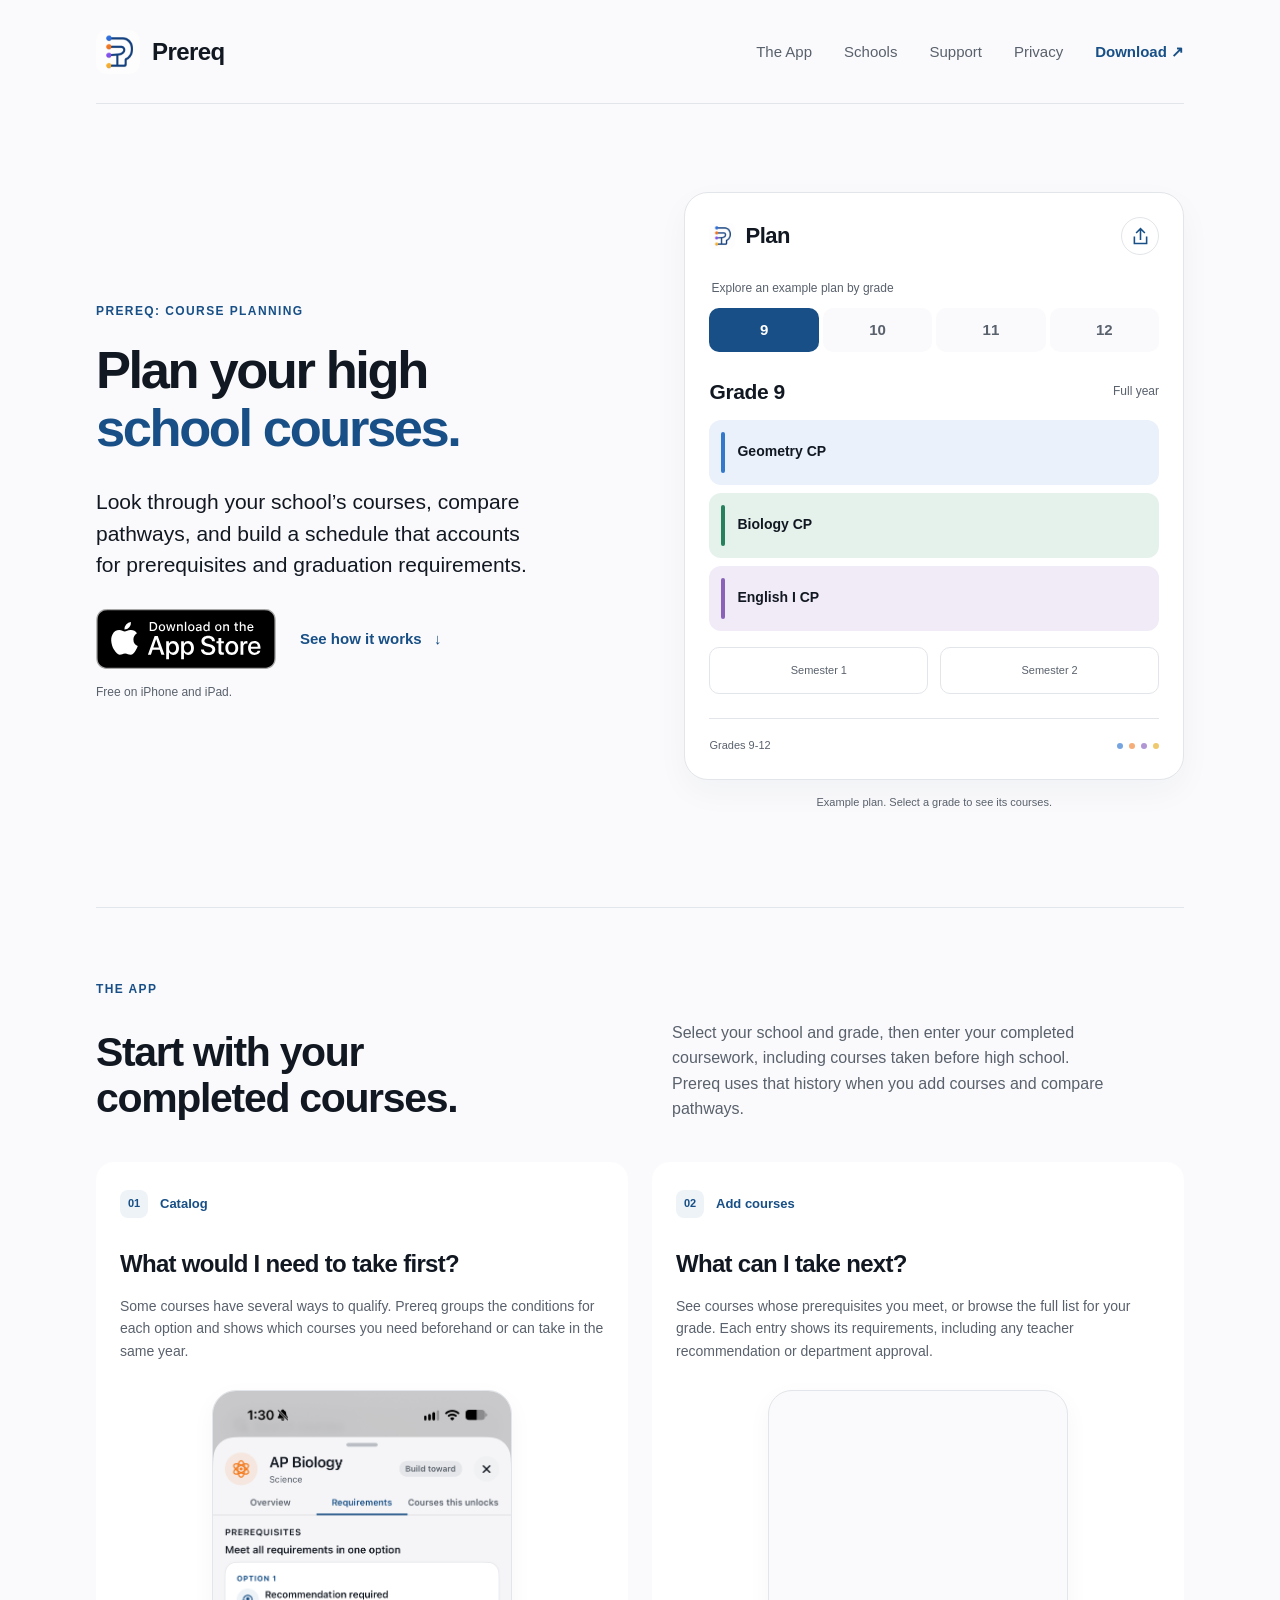
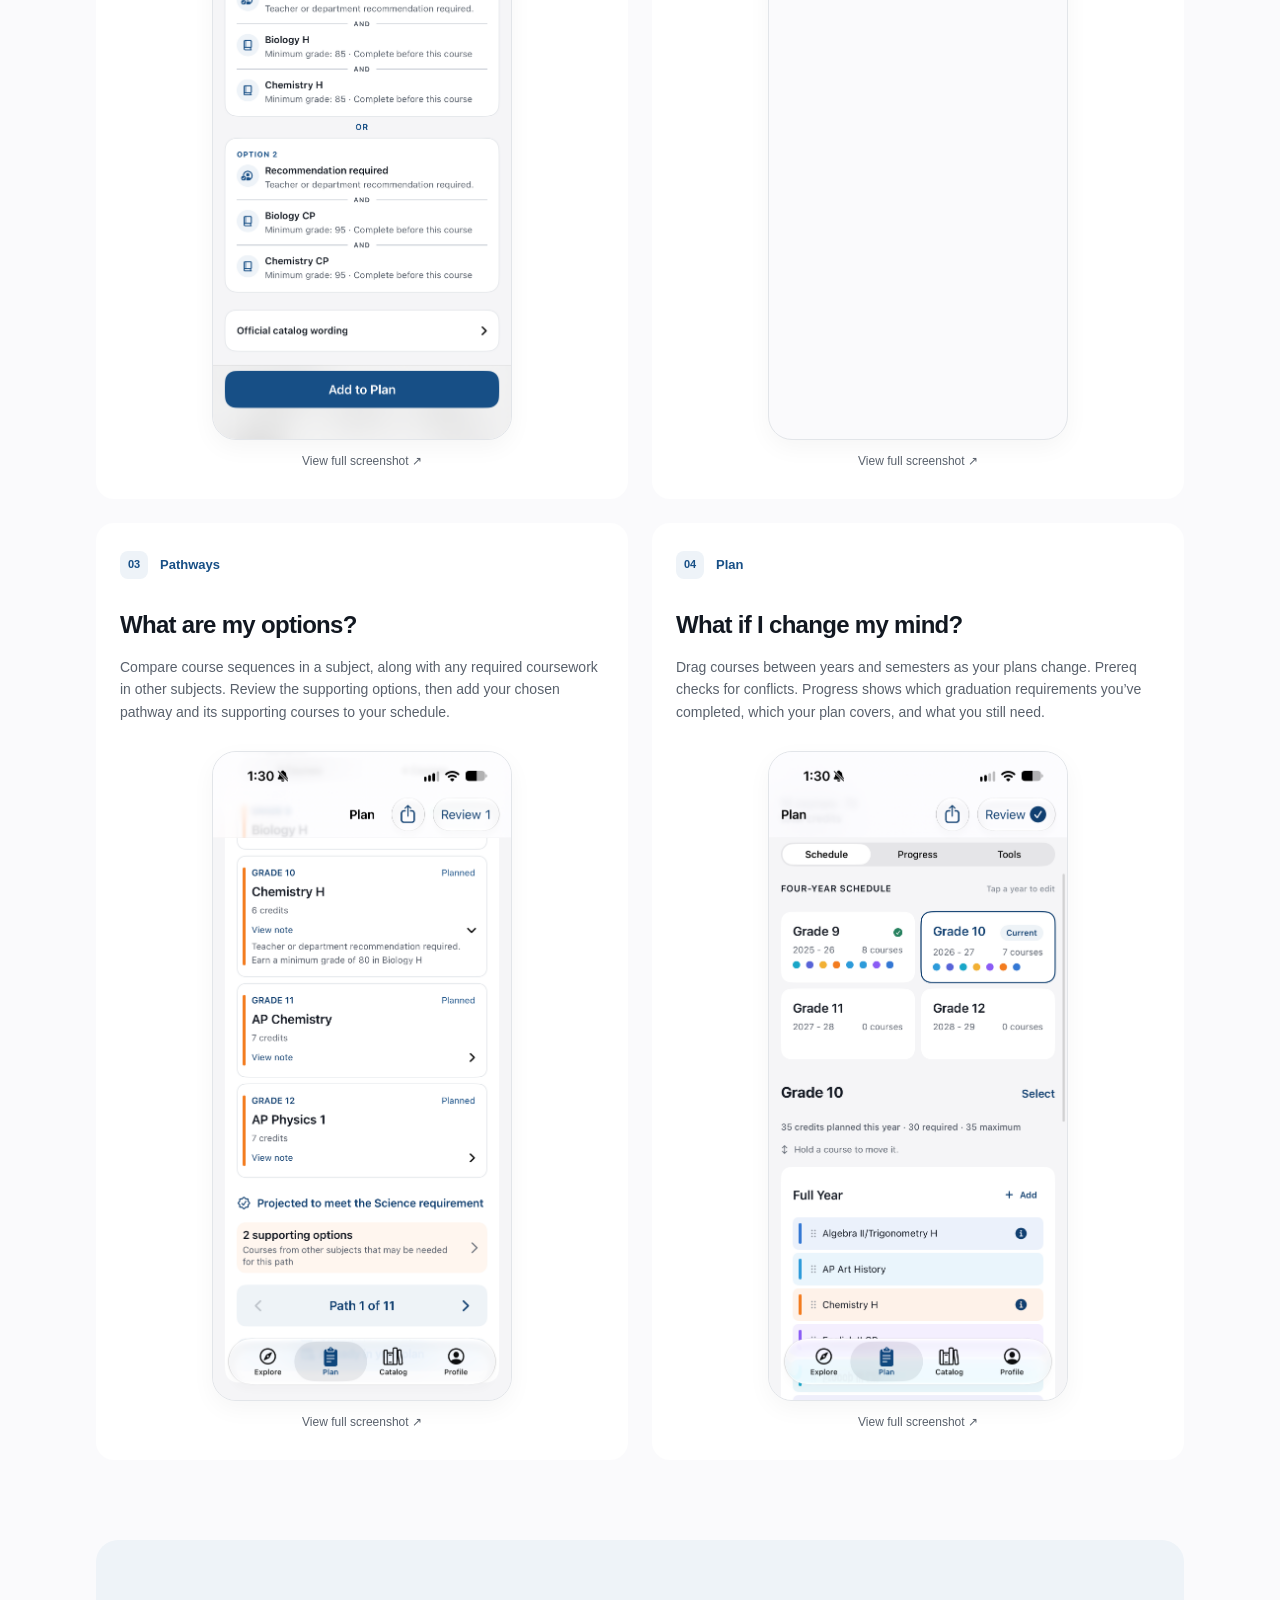
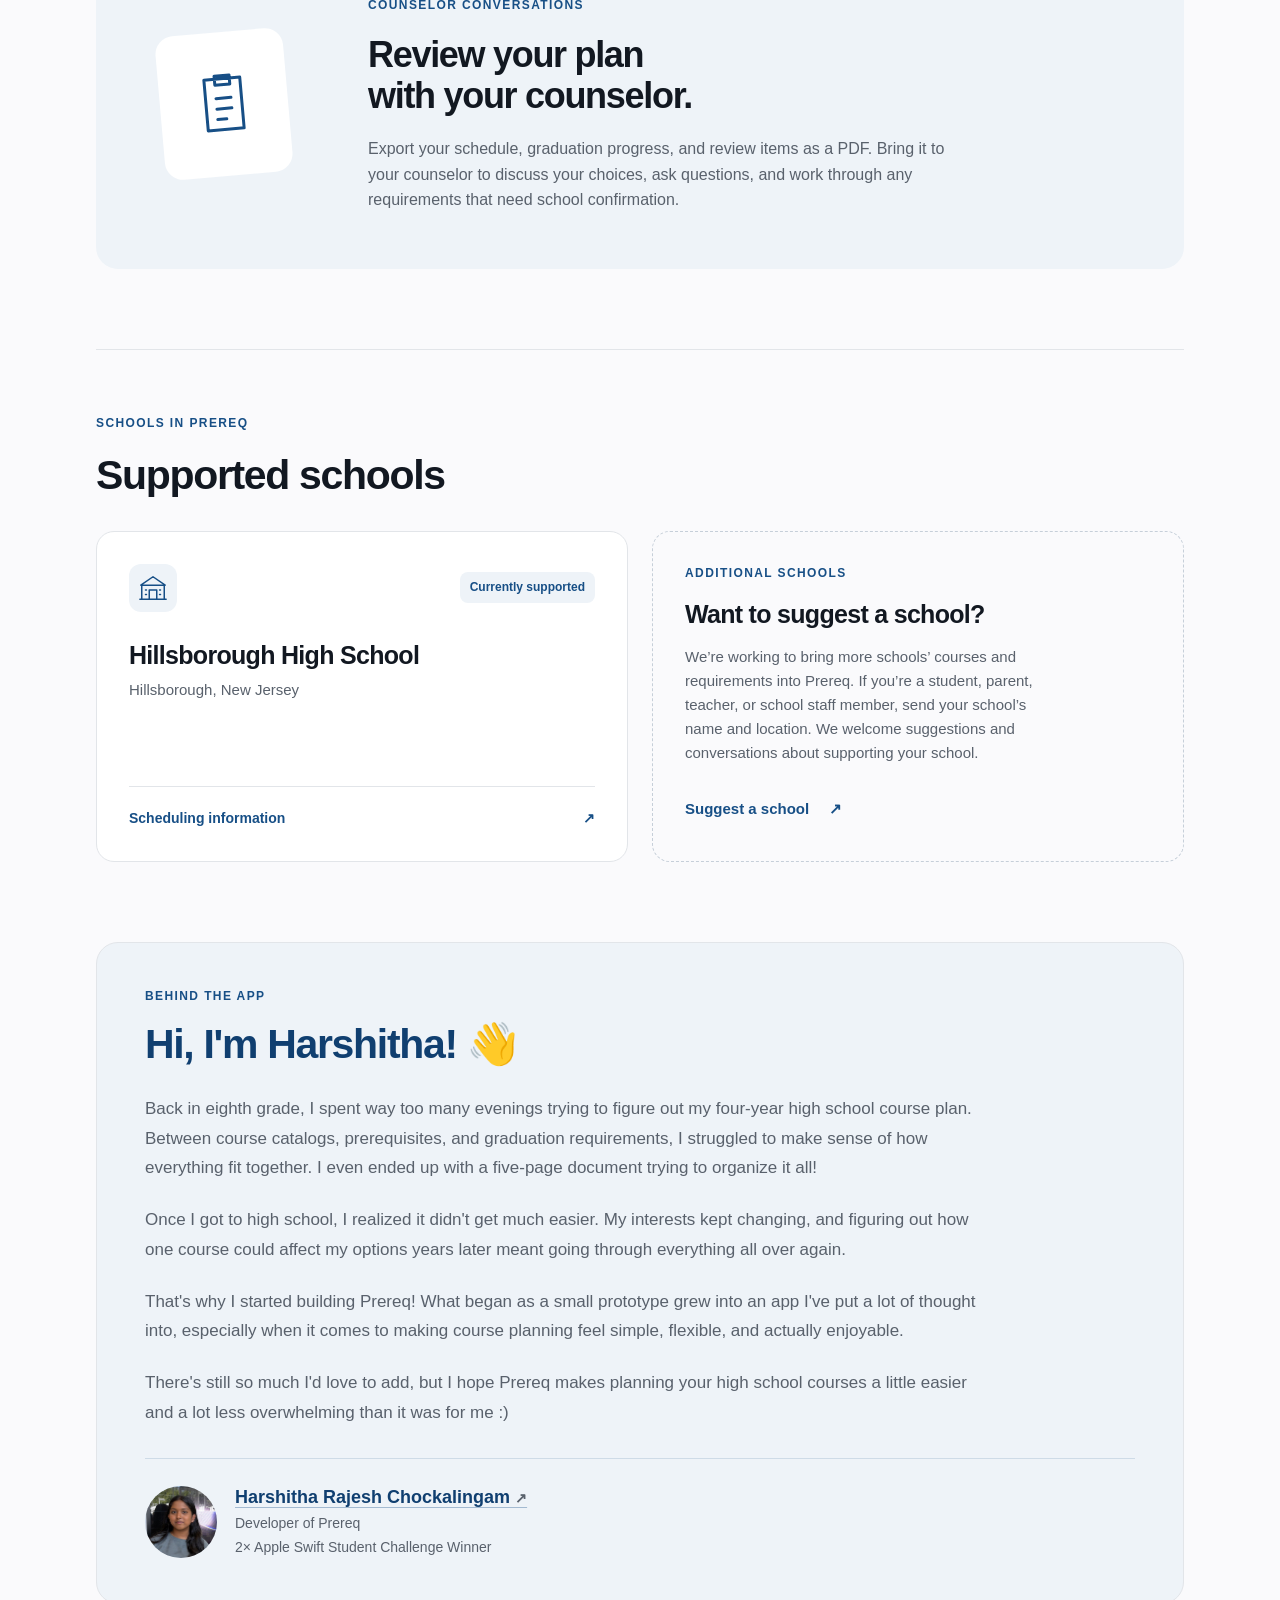
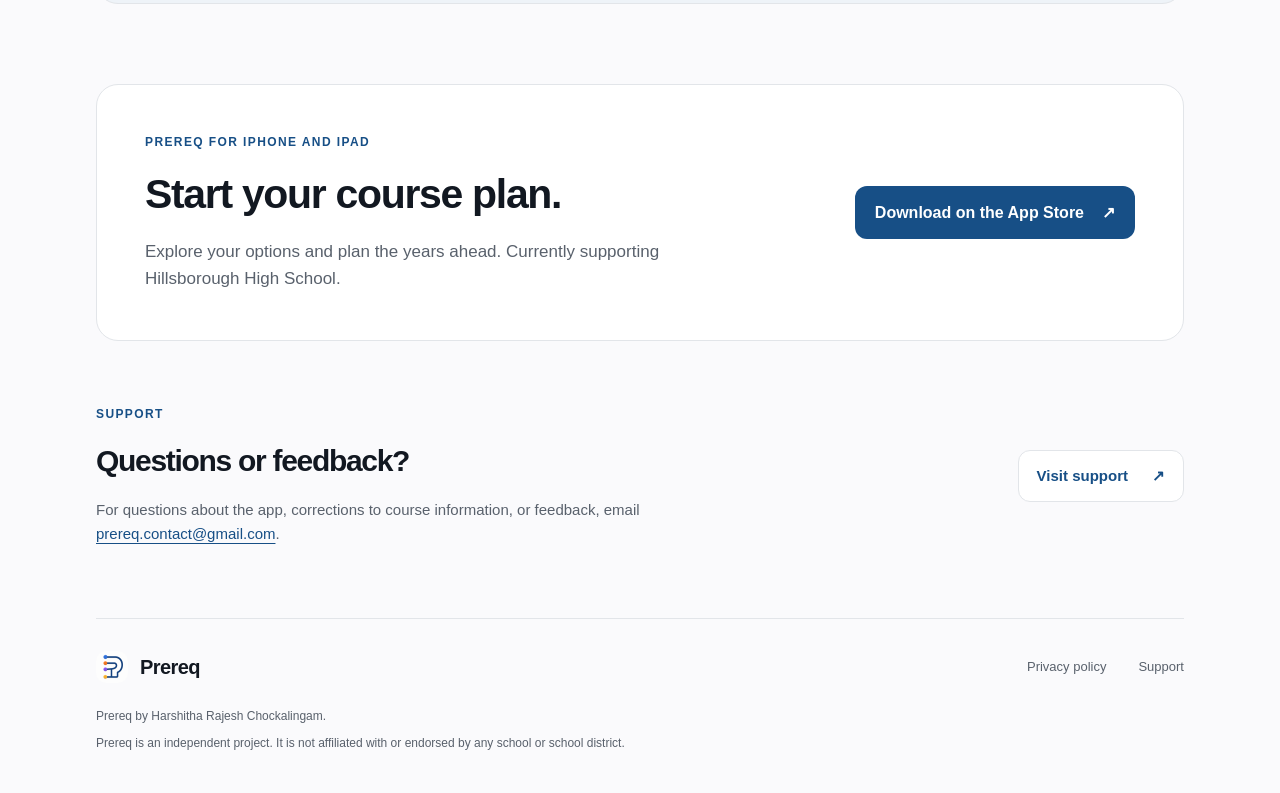
==== index.html @ 25bddc51 "Add Swift Student Challenge recognition to developer signature" ====
<!doctype html>
<html lang="en">
<head>
<meta charset="utf-8">
<meta name="viewport" content="width=device-width, initial-scale=1">
<meta name="description" content="Explore high school courses, compare pathways, and build a four-year schedule with prerequisite checks and graduation tracking.">
<meta name="theme-color" content="#FAFAFC">
<title>Prereq | High school course planning</title>
<link rel="icon" href="/icon.png">
<link rel="stylesheet" href="/style.css?v=12">
<link rel="stylesheet" href="/home.css?v=8">
<script src="/motion.js?v=2" defer></script>
</head>
<body class="homepage">
<a class="skip" href="#main">Skip to content</a>
<div class="wrap">
<header><a class="brand" href="/"><img src="/icon.png" alt="" width="44" height="44">Prereq</a><nav aria-label="Main navigation"><a href="#how-it-works">The App</a><a href="#schools">Schools</a><a href="/support/">Support</a><a href="/privacy/">Privacy</a><a class="nav-download" href="https://apps.apple.com/app/id6805368096">Download <span aria-hidden="true">↗</span></a></nav></header>
<main id="main">
<section class="hero" aria-labelledby="hero-title">
<div class="hero-copy"><p class="eyebrow">Prereq: Course Planning</p><h1 id="hero-title">Plan your high <br><span>school courses.</span></h1><p class="hero-lead">Look through your school’s courses, compare pathways, and build a schedule that accounts for prerequisites and graduation requirements.</p><div class="hero-download"><a class="app-store-badge" href="https://apps.apple.com/app/id6805368096" aria-label="Download Prereq on the App Store"><img src="/images/download-on-app-store.svg" alt="Download on the App Store" width="180" height="60"></a><a class="hero-walkthrough" href="#how-it-works">See how it works <span aria-hidden="true">↓</span></a></div><p class="release-note">Free on iPhone and iPad.</p></div>
<div class="hero-visual"><div class="plan-frame"><div class="plan-toolbar"><span class="mini-brand"><img src="/icon.png" width="26" height="26" alt="">Plan</span><span class="toolbar-action" aria-hidden="true"><svg viewBox="0 0 24 24" fill="none" stroke="currentColor" stroke-width="1.8"><path d="M12 16V3m-5 5 5-5 5 5M5 12v8h14v-8"/></svg></span></div><fieldset class="grade-picker"><legend>Explore an example plan by grade</legend><input type="radio" name="preview-grade" id="grade-9" checked><label for="grade-9">9</label><input type="radio" name="preview-grade" id="grade-10"><label for="grade-10">10</label><input type="radio" name="preview-grade" id="grade-11"><label for="grade-11">11</label><input type="radio" name="preview-grade" id="grade-12"><label for="grade-12">12</label><div class="grade-panels"><section class="grade-panel panel-9" aria-label="Grade 9 example courses"><div class="plan-section-heading"><h3>Grade 9</h3><span>Full year</span></div><div class="plan-course math"><span class="course-rail"></span><span class="plan-course-name">Geometry CP</span></div><div class="plan-course science"><span class="course-rail"></span><span class="plan-course-name">Biology CP</span></div><div class="plan-course english"><span class="course-rail"></span><span class="plan-course-name">English I CP</span></div><div class="plan-empty"><span>Semester 1</span><span>Semester 2</span></div></section><section class="grade-panel panel-10" aria-label="Grade 10 example courses"><div class="plan-section-heading"><h3>Grade 10</h3><span>Full year</span></div><div class="plan-course math"><span class="course-rail"></span><span class="plan-course-name">Algebra II/Trigonometry CP</span></div><div class="plan-course science"><span class="course-rail"></span><span class="plan-course-name">Chemistry CP</span></div><div class="plan-course english"><span class="course-rail"></span><span class="plan-course-name">English II CP</span></div><div class="plan-empty"><span>Semester 1</span><span>Semester 2</span></div></section><section class="grade-panel panel-11" aria-label="Grade 11 example courses"><div class="plan-section-heading"><h3>Grade 11</h3><span>Full year</span></div><div class="plan-course math"><span class="course-rail"></span><span class="plan-course-name">Pre-Calculus CP</span></div><div class="plan-course science"><span class="course-rail"></span><span class="plan-course-name">Physics CP</span></div><div class="plan-course english"><span class="course-rail"></span><span class="plan-course-name">AP English Language and Composition</span></div><div class="plan-empty"><span>Semester 1</span><span>Semester 2</span></div></section><section class="grade-panel panel-12" aria-label="Grade 12 example courses"><div class="plan-section-heading"><h3>Grade 12</h3><span>Full year</span></div><div class="plan-course math"><span class="course-rail"></span><span class="plan-course-name">Calculus CP</span></div><div class="plan-course science"><span class="course-rail"></span><span class="plan-course-name">AP Biology</span></div><div class="plan-course english"><span class="course-rail"></span><span class="plan-course-name">AP English Literature and Composition</span></div><div class="plan-empty"><span>Semester 1</span><span>Semester 2</span></div></section></div></fieldset><div class="plan-bottom"><span>Grades 9-12</span><span class="brand-trail" aria-hidden="true"><i></i><i></i><i></i><i></i></span></div></div><p class="visual-caption">Example plan. Select a grade to see its courses.</p></div>
</section>
<section id="how-it-works" class="app-story" aria-labelledby="story-title"><div class="section-intro"><p class="eyebrow">The app</p><h2 id="story-title">Start with your<br>completed courses.</h2><p>Select your school and grade, then enter your completed coursework, including courses taken before high school. Prereq uses that history when you add courses and compare pathways.</p></div><div class="story-grid"><article class="story-card"><div class="story-label"><span class="section-number">01</span><span>Catalog</span></div><h3>What would I need to take first?</h3><p>Some courses have several ways to qualify. Prereq groups the conditions for each option and shows which courses you need beforehand or can take in the same year.</p><figure class="app-screenshot"><a href="/screenshots/requirements.png" target="_blank" rel="noopener" aria-label="Open full screenshot: Catalog"><img src="/screenshots/requirements.png" alt="AP Biology requirements showing alternative prerequisite options, minimum grades, and teacher recommendations." width="1206" height="2622" loading="lazy" decoding="async"></a><figcaption>View full screenshot <span aria-hidden="true">↗</span></figcaption></figure></article><article class="story-card"><div class="story-label"><span class="section-number">02</span><span>Add courses</span></div><h3>What can I take next?</h3><p>See courses whose prerequisites you meet, or browse the full list for your grade. Each entry shows its requirements, including any teacher recommendation or department approval.</p><figure class="app-screenshot"><a href="/screenshots/add-course.png" target="_blank" rel="noopener" aria-label="Open full screenshot: Add courses"><img src="/screenshots/add-course.png" alt="Add Course screen with Prereqs met and Grade 10 courses filters, subject selection, and course results." width="1206" height="2622" loading="lazy" decoding="async"></a><figcaption>View full screenshot <span aria-hidden="true">↗</span></figcaption></figure></article><article class="story-card"><div class="story-label"><span class="section-number">03</span><span>Pathways</span></div><h3>What are my options?</h3><p>Compare course sequences in a subject, along with any required coursework in other subjects. Review the supporting options, then add your chosen pathway and its supporting courses to your schedule.</p><figure class="app-screenshot"><a href="/screenshots/pathways.png" target="_blank" rel="noopener" aria-label="Open full screenshot: Pathways"><img src="/screenshots/pathways.png" alt="Science pathway across grades 10 to 12, with course notes, supporting options, and a control for comparing eleven paths." width="1206" height="2622" loading="lazy" decoding="async"></a><figcaption>View full screenshot <span aria-hidden="true">↗</span></figcaption></figure></article><article class="story-card"><div class="story-label"><span class="section-number">04</span><span>Plan</span></div><h3>What if I change my mind?</h3><p>Drag courses between years and semesters as your plans change. Prereq checks for conflicts. Progress shows which graduation requirements you’ve completed, which your plan covers, and what you still need.</p><figure class="app-screenshot"><a href="/screenshots/four-year-plan.png" target="_blank" rel="noopener" aria-label="Open full screenshot: Plan"><img src="/screenshots/four-year-plan.png" alt="Four-year schedule with grade cards and a Grade 10 plan showing annual credits and planned courses." width="1206" height="2622" loading="lazy" decoding="async"></a><figcaption>View full screenshot <span aria-hidden="true">↗</span></figcaption></figure></article></div></section>
<section class="counselor-section"><div class="counselor-mark" aria-hidden="true"><svg viewBox="0 0 48 48" fill="none" stroke="currentColor" stroke-width="2" stroke-linecap="round" stroke-linejoin="round"><path d="M12 7h24v34H12zM19 5h10v6H19zM19 20h10M19 27h10M19 34h6"/></svg></div><div><p class="eyebrow">Counselor conversations</p><h2>Review your plan<br>with your counselor.</h2><p>Export your schedule, graduation progress, and review items as a PDF. Bring it to your counselor to discuss your choices, ask questions, and work through any requirements that need school confirmation.</p></div></section>
<section id="schools" class="schools-section" aria-labelledby="schools-title">
<div class="schools-heading"><div><p class="eyebrow">Schools in Prereq</p><h2 id="schools-title">Supported schools</h2></div></div>
<div class="schools-grid">
<article class="school-card"><div class="school-card-top"><span class="school-symbol" aria-hidden="true"><svg viewBox="0 0 32 32" fill="none" stroke="currentColor" stroke-width="1.6" stroke-linecap="round" stroke-linejoin="round"><path d="M4 28V13h24v15M3 13l13-9 13 9M12 28V18h8v10M8 18h1m14 0h1M8 23h1m14 0h1M2 28h28"/></svg></span><span class="school-status">Currently supported</span></div><h3>Hillsborough High School</h3><p class="school-location">Hillsborough, New Jersey</p><a class="school-source" href="https://sites.google.com/htps.us/programofstudies/home" target="_blank" rel="noopener" aria-label="Hillsborough High School scheduling information (opens in a new tab)">Scheduling information <span aria-hidden="true">↗</span></a></article>
<article class="school-request"><p class="eyebrow">Additional schools</p><h3>Want to suggest a school?</h3><p>We’re working to bring more schools’ courses and requirements into Prereq. If you’re a student, parent, teacher, or school staff member, send your school’s name and location. We welcome suggestions and conversations about supporting your school.</p><a class="school-request-link" href="mailto:prereq.contact@gmail.com?subject=School%20suggestion">Suggest a school <span aria-hidden="true">↗</span></a></article>
</div>
</section>
<section id="behind-the-app" class="creator-note" aria-labelledby="creator-title">
<p class="eyebrow">Behind the app</p>
<h2 id="creator-title">Hi, I'm Harshitha! <span aria-hidden="true">👋</span></h2>
<div class="creator-message">
<p>Back in eighth grade, I spent way too many evenings trying to figure out my four-year high school course plan. Between course catalogs, prerequisites, and graduation requirements, I struggled to make sense of how everything fit together. I even ended up with a five-page document trying to organize it all!</p>
<p>Once I got to high school, I realized it didn't get much easier. My interests kept changing, and figuring out how one course could affect my options years later meant going through everything all over again.</p>
<p>That's why I started building Prereq! What began as a small prototype grew into an app I've put a lot of thought into, especially when it comes to making course planning feel simple, flexible, and actually enjoyable.</p>
<p>There's still so much I'd love to add, but I hope Prereq makes planning your high school courses a little easier and a lot less overwhelming than it was for me :)</p>
</div>
<div class="creator-signoff"><div class="creator-avatar"><img src="/images/harshitha.jpg" alt="Harshitha, developer of Prereq" width="964" height="1000" loading="lazy" decoding="async"></div><div><p class="creator-name"><a class="creator-profile-link" href="https://www.linkedin.com/in/harshitha-rajesh-chockalingam/" target="_blank" rel="noopener noreferrer" aria-label="Harshitha Rajesh Chockalingam on LinkedIn (opens in a new tab)">Harshitha Rajesh Chockalingam&nbsp;<span aria-hidden="true">↗</span></a></p><p class="creator-role">Developer of Prereq</p><p class="creator-role creator-recognition">2× Apple Swift Student Challenge Winner</p></div></div>
</section>
<section class="download-section" aria-labelledby="download-title"><div><p class="eyebrow">Prereq for iPhone and iPad</p><h2 id="download-title">Start your course plan.</h2><p>Explore your options and plan the years ahead. Currently supporting Hillsborough High School.</p></div><a class="primary-link" href="https://apps.apple.com/app/id6805368096">Download on the App Store <span aria-hidden="true">↗</span></a></section>
<section class="home-support"><div><p class="eyebrow">Support</p><h2>Questions or feedback?</h2><p>For questions about the app, corrections to course information, or feedback, email <a href="mailto:prereq.contact@gmail.com">prereq.contact@gmail.com</a>.</p></div><a class="secondary-link" href="/support/">Visit support <span aria-hidden="true">↗</span></a></section>
</main>
<footer><div class="footer-heading"><a class="brand" href="/"><img src="/icon.png" alt="" width="32" height="32">Prereq</a><nav aria-label="Footer"><a href="/privacy/">Privacy policy</a><a href="/support/">Support</a></nav></div><p>Prereq by Harshitha Rajesh Chockalingam.</p><p>Prereq is an independent project. It is not affiliated with or endorsed by any school or school district.</p></footer>
</div>
</body>
</html>
---- style.css ----
:root{color-scheme:light;--blue:#174f86;--blue-strong:#103f70;--ink:#121821;--muted:#59616c;--line:#e2e5e9;--surface:#fff;--page:#fafafc;--brand-tint:#eef3f8;--math:#3478cc;--science:#27815f;--english:#8a63b8}
*{box-sizing:border-box}
html{scroll-behavior:smooth;scroll-padding-top:32px}
body{margin:0;background:var(--page);color:var(--ink);font-family:-apple-system,BlinkMacSystemFont,"Segoe UI",Helvetica,Arial,sans-serif;font-size:17px;line-height:1.6;-webkit-font-smoothing:antialiased}
a{color:var(--blue);text-underline-offset:4px}
a:hover{text-decoration-thickness:2px}
a:focus-visible,summary:focus-visible{outline:3px solid var(--blue);outline-offset:5px}
.wrap{width:min(1184px,100%);margin:0 auto;padding:0 48px}
header{min-height:104px;display:flex;align-items:center;justify-content:space-between;border-bottom:1px solid var(--line);gap:24px}
.brand{display:inline-flex;align-items:center;gap:12px;color:var(--ink);font-size:24px;line-height:1;font-weight:700;text-decoration:none;letter-spacing:-.6px}
.brand img{display:block;border-radius:10px}
nav{display:flex;align-items:center;gap:32px}
nav a{color:var(--muted);font-size:15px;text-decoration:none}
nav a:hover{color:var(--blue)}
h1,h2,h3,p{margin:0}
h1,h2,h3{line-height:1.12;font-weight:700}
h1{font-size:clamp(40px,4.3vw,60px);letter-spacing:-2.4px}
h2{font-size:clamp(30px,3.2vw,44px);letter-spacing:-1.3px}
h3{font-size:26px;letter-spacing:-.7px}
.eyebrow{font-size:12px;font-weight:650;letter-spacing:1.4px;text-transform:uppercase;color:var(--blue);margin-bottom:20px}
.hero{display:grid;grid-template-columns:1.05fr 1fr;gap:64px;align-items:center;padding:88px 0 96px}
.hero h1 span{color:var(--blue)}
.hero-lead{font-size:21px;line-height:1.5;margin-top:28px;max-width:450px}
.hero-detail{margin-top:16px;color:var(--muted);max-width:420px;font-size:16px}
.primary-link{display:inline-flex;align-items:center;gap:32px;padding:14px 20px;border-radius:12px;background:var(--blue);color:#fff;font-size:16px;font-weight:600;text-decoration:none;margin-top:28px;min-height:48px}
.primary-link:hover{background:var(--blue-strong)}
.release-note{color:var(--muted);font-size:12px;margin-top:14px}
.hero-visual{min-width:0}
.plan-frame{background:var(--surface);padding:24px;border-radius:24px;border:1px solid var(--line);box-shadow:0 12px 32px #0b31580a}
.plan-toolbar{display:flex;align-items:center;justify-content:space-between;margin-bottom:24px}
.mini-brand{display:flex;align-items:center;gap:10px;font-size:22px;font-weight:700;letter-spacing:-.5px}
.mini-brand img{border-radius:7px}
.toolbar-action{color:var(--blue);display:grid;place-items:center;width:38px;height:38px;border:1px solid var(--line);border-radius:50%}
.toolbar-action svg{width:21px;height:21px}
.grade-picker{padding:0;margin:0;border:0;min-width:0;display:grid;grid-template-columns:repeat(4,1fr);column-gap:4px}
.grade-picker legend{font-size:12px;color:var(--muted);margin-bottom:10px}
.grade-picker>input{position:absolute;opacity:0;width:1px;height:1px;pointer-events:none}
.grade-picker>label{cursor:pointer;display:grid;place-items:center;border-radius:10px;min-height:44px;font-weight:600;color:var(--muted);background:var(--page);font-size:15px;transition:background .15s,color .15s}
.grade-picker>input:checked+label{background:var(--blue);color:white}
.grade-picker>input:focus-visible+label{outline:3px solid var(--blue);outline-offset:3px}
.grade-panels{grid-column:1/-1;min-width:0}
.grade-panel{display:none}
#grade-9:checked~.grade-panels .panel-9,#grade-10:checked~.grade-panels .panel-10,#grade-11:checked~.grade-panels .panel-11,#grade-12:checked~.grade-panels .panel-12{display:block}
.plan-section-heading{display:flex;justify-content:space-between;align-items:center;margin:28px 0 16px;gap:12px}
.plan-section-heading h3{font-size:21px;letter-spacing:-.4px}
.plan-section-heading>span{font-size:12px;color:var(--muted)}
.plan-course{display:flex;align-items:center;gap:12px;min-height:65px;padding:12px;border-radius:12px;margin-top:8px}
.plan-course.math{background:#eaf1fb;color:var(--math)}
.plan-course.science{background:#e5f2ec;color:var(--science)}
.plan-course.english{background:#f1ebf8;color:var(--english)}
.course-rail{width:4px;align-self:stretch;min-height:30px;border-radius:3px;background:currentColor;flex-shrink:0}
.plan-course-name{color:var(--ink);font-size:14px;font-weight:550;line-height:1.4}
.plan-empty{display:grid;grid-template-columns:1fr 1fr;gap:12px;margin-top:16px}
.plan-empty span{padding:14px 8px;border:1px solid var(--line);border-radius:10px;color:var(--muted);font-size:11px;text-align:center}
.plan-bottom{margin-top:24px;padding-top:18px;border-top:1px solid var(--line);display:flex;justify-content:space-between;align-items:center;font-size:11px;color:var(--muted)}
.brand-trail{display:flex;gap:6px}
.brand-trail i{width:6px;height:6px;background:#76a4e1;border-radius:50%}
.brand-trail i:nth-child(2){background:#f5ad79}.brand-trail i:nth-child(3){background:#b096d5}.brand-trail i:nth-child(4){background:#efc96e}
.visual-caption{text-align:center;font-size:11px;margin-top:14px;color:var(--muted)}
.schools-section{padding:64px 0 80px;border-top:1px solid var(--line)}
.schools-heading{display:flex;justify-content:space-between;align-items:flex-end;gap:40px;margin-bottom:32px}
.schools-heading>p{max-width:330px;color:var(--muted);font-size:16px}
.schools-grid{display:grid;grid-template-columns:repeat(2,minmax(0,1fr));gap:24px}
.school-card,.school-request{padding:32px;border-radius:18px;min-width:0}
.school-card{position:relative;background:var(--surface);border:1px solid var(--line);transition:transform 200ms ease,box-shadow 200ms ease,border-color 200ms ease}
.school-card-top{display:flex;align-items:center;justify-content:space-between;gap:16px;margin-bottom:28px}
.school-symbol{display:grid;place-items:center;width:48px;height:48px;border-radius:12px;background:var(--brand-tint);color:var(--blue);flex-shrink:0}
.school-symbol svg{width:30px;height:30px}
.school-status{font-size:12px;font-weight:550;color:var(--blue);padding:6px 10px;border-radius:8px;background:var(--brand-tint)}
.school-card h3,.school-request h3{font-size:25px;line-height:1.2}
.school-location{margin-top:8px;font-size:15px;color:var(--muted)}
.school-source{display:flex;justify-content:space-between;align-items:center;gap:16px;padding-top:20px;margin-top:24px;border-top:1px solid var(--line);font-size:14px;font-weight:600;text-decoration:none}
.school-source::after{content:"";position:absolute;inset:0;border-radius:18px}
.school-card:focus-within{border-color:var(--blue);box-shadow:0 0 0 3px #174f8626}
.school-request{background:transparent;border:1px dashed #c6cfd9;display:flex;flex-direction:column;align-items:flex-start}
.school-request .eyebrow{margin-bottom:16px}
.school-request>p:not(.eyebrow){color:var(--muted);font-size:15px;margin:16px 0 24px;max-width:350px}
.school-request-link{margin-top:auto;display:inline-flex;gap:20px;align-items:center;font-size:15px;font-weight:600;text-decoration:none;padding:8px 0}
.school-request-link:hover{text-decoration:underline}
@media(max-width:760px){.schools-section{padding:40px 0 48px}.schools-heading{display:block;margin-bottom:24px}.schools-heading>p{margin-top:16px}.schools-grid{grid-template-columns:1fr;gap:16px}.school-card,.school-request{padding:28px}.school-card h3,.school-request h3{font-size:24px}}
@media(max-width:600px){header{flex-wrap:wrap;padding-top:24px;padding-bottom:20px;row-gap:20px}header nav{width:100%;justify-content:space-between;gap:12px}}
.app-story{padding:72px 0 80px;border-top:1px solid var(--line)}
.section-intro{display:grid;grid-template-columns:1fr 1fr;column-gap:64px;align-items:end;margin-bottom:40px}
.section-intro .eyebrow{grid-column:1/-1}
.section-intro>p:last-child{color:var(--muted);font-size:16px;max-width:440px}
.story-grid{display:grid;grid-template-columns:repeat(2,minmax(0,1fr));gap:24px}
.story-card{padding:28px 24px;background:var(--surface);border-radius:18px;min-width:0;display:flex;flex-direction:column}
.story-label{display:flex;align-items:center;gap:12px;margin-bottom:32px;color:var(--blue);font-size:13px;font-weight:600}
.section-number{display:grid;place-items:center;width:28px;height:28px;border-radius:8px;background:var(--brand-tint);font-size:11px;font-variant-numeric:tabular-nums}
.story-card h3{font-size:24px;line-height:1.2}
.story-card>p{margin:16px 0 28px;color:var(--muted);font-size:14px;line-height:1.6}
.app-screenshot{width:min(100%,300px);margin:0 auto;margin-top:auto}
.app-screenshot a{display:block;border:1px solid var(--line);border-radius:24px;overflow:hidden;background:var(--page);box-shadow:0 8px 24px #1218210a}
.app-screenshot img{display:block;width:100%;height:auto}
.app-screenshot figcaption{text-align:center;font-size:12px;color:var(--muted);margin-top:12px}

.catalog-sample{display:flex;align-items:center;gap:12px;border-top:1px solid var(--line);padding-top:24px;margin-top:auto}
.subject-icon{width:40px;height:40px;display:grid;place-items:center;border-radius:50%;flex-shrink:0}
.subject-icon.math{background:#eaf1fb;color:var(--math)}
.subject-icon svg{width:25px;height:25px}
.catalog-sample strong,.catalog-sample span:not(.subject-icon),.catalog-sample small{display:block}
.catalog-sample strong{font-size:14px;font-weight:650}
.catalog-sample .math-text{font-size:12px;color:var(--math)}
.catalog-sample small{font-size:11px;color:var(--muted);margin-top:2px}
.pathway-sample{margin-top:auto;position:relative;padding-left:2px}
.pathway-sample:before{content:"";position:absolute;left:8px;top:12px;bottom:12px;width:2px;background:#d8e3ee}
.pathway-sample>div{display:flex;align-items:center;gap:12px;position:relative;min-height:36px}
.pathway-sample strong{font-size:12px;font-weight:550}
.path-node{width:14px;height:14px;border:3px solid white;border-radius:50%;background:#b7c9db;box-shadow:0 0 0 1px #d8e3ee}
.completed-node{background:var(--science)}.current-node{background:var(--blue)}
.progress-sample{margin-top:auto;padding:20px 16px;background:var(--brand-tint);border-radius:12px}
.progress-sample>div:first-child{display:flex;align-items:center;justify-content:space-between;gap:8px}
.progress-sample strong{font-size:12px;font-weight:600}
.progress-sample>div>span{font-size:10px;color:var(--blue)}
.progress-track{height:7px;background:#d8e3ee;border-radius:4px;overflow:hidden;margin:14px 0 8px}
.progress-track span{display:block;width:72%;height:100%;background:var(--blue);border-radius:4px}
.progress-sample small{font-size:10px;color:var(--muted)}
.counselor-section{display:grid;grid-template-columns:160px 1fr;align-items:center;gap:48px;border-radius:22px;background:var(--brand-tint);padding:56px 64px;margin-bottom:80px}
.counselor-mark{width:128px;height:144px;border-radius:18px;background:white;display:grid;place-items:center;color:var(--blue);transform:rotate(-5deg)}
.counselor-mark svg{width:72px;height:72px}
.counselor-section h2{font-size:36px}
.counselor-section p:last-child{margin-top:20px;max-width:590px;color:var(--muted);font-size:16px}
.home-support{display:flex;align-items:center;justify-content:space-between;gap:32px;padding:0 0 72px}
.home-support h2{font-size:30px}
.home-support p:last-child{margin-top:20px;color:var(--muted);font-size:15px}
.secondary-link{display:inline-flex;align-items:center;gap:24px;padding:13px 18px;background:white;border:1px solid var(--line);border-radius:12px;text-decoration:none;font-size:15px;font-weight:600;white-space:nowrap}
.secondary-link:hover{border-color:var(--blue)}
footer{padding:32px 0 40px;border-top:1px solid var(--line)}
.footer-heading{display:flex;align-items:center;justify-content:space-between;margin-bottom:24px;gap:24px}
footer .brand{font-size:20px}
footer p{font-size:12px;color:var(--muted);max-width:660px;margin-top:8px}
footer nav a{font-size:13px}
.document{max-width:800px;margin:48px auto 64px;padding:48px;background:var(--surface);border-radius:18px}
.document h1{font-size:40px;letter-spacing:-1.3px;margin-bottom:16px}
.document h2{font-size:23px;letter-spacing:-.5px;margin:36px 0 16px}
.document p{margin-bottom:20px;font-size:16px;color:var(--muted)}
.document .lead{font-size:19px;color:var(--ink);line-height:1.55}
.document .quiet,.quiet{font-size:13px;color:var(--muted)}
.document .button{display:inline-block;padding:12px 18px;background:var(--blue);color:white;border-radius:12px;font-size:15px;font-weight:600;text-decoration:none;margin-bottom:12px}
.questions{margin:36px 0}
details{border-bottom:1px solid var(--line);padding:18px 0}
summary{cursor:pointer;font-size:16px;font-weight:600;line-height:1.5}
details p{margin:16px 0 0!important}
.skip{position:absolute;left:16px;top:-100px;background:white;padding:12px;z-index:20}.skip:focus{top:16px}
@media(min-width:1400px){.hero{gap:88px}}
@media(max-width:1000px){.wrap{padding:0 32px}.hero{gap:32px;padding:64px 0 72px}h1{font-size:46px;letter-spacing:-1.8px}.hero-lead{font-size:19px}.plan-frame{padding:20px}.story-card{padding:24px 20px}.story-card h3{font-size:21px}.section-intro{column-gap:32px}.counselor-section{padding:40px;gap:32px;grid-template-columns:120px 1fr}.counselor-mark{width:108px;height:128px}}
@media(max-width:760px){.wrap{padding:0 24px}header{min-height:88px}.brand{font-size:22px}.brand img{width:38px;height:38px}nav{gap:20px}nav a{font-size:13px}.hero{grid-template-columns:1fr;gap:40px;padding:48px 0 56px}h1{font-size:clamp(38px,8vw,56px);letter-spacing:-1.7px}.hero-lead{max-width:470px;font-size:20px}.hero-detail{max-width:450px}.hero-visual{max-width:470px;width:100%;justify-self:center}.plan-frame{padding:24px}.plan-course-name{font-size:15px}.plan-course{min-height:62px}.app-story{padding:48px 0}.section-intro{display:block;margin-bottom:28px}.section-intro>p:last-child{margin-top:20px}.story-grid{grid-template-columns:1fr;gap:16px}.story-card{padding:28px}.story-label{margin-bottom:20px}.story-card h3{font-size:26px}.story-card>p{font-size:16px;margin-bottom:24px}.catalog-sample strong{font-size:16px}.catalog-sample .math-text{font-size:14px}.catalog-sample small{font-size:13px}.subject-icon{width:48px;height:48px}.pathway-sample strong{font-size:14px}.pathway-sample>div{min-height:40px}.progress-sample strong{font-size:14px}.progress-sample>div>span,.progress-sample small{font-size:12px}.counselor-section{grid-template-columns:1fr;padding:32px;gap:24px;margin-bottom:48px}.counselor-mark{width:64px;height:72px;border-radius:12px}.counselor-mark svg{width:42px;height:42px}.counselor-section h2{font-size:32px}.home-support{display:block;padding-bottom:48px}.home-support h2{font-size:30px}.home-support p:last-child{overflow-wrap:anywhere}.secondary-link{margin-top:24px}.footer-heading{align-items:flex-start}footer nav{gap:16px;flex-wrap:wrap}.document{padding:28px 24px;margin:32px auto 48px}.document h1{font-size:34px}.document a{overflow-wrap:anywhere}}
@media(max-width:360px){.wrap{padding:0 16px}nav{gap:14px}nav a{font-size:12px}.brand{gap:8px}.brand img{width:32px;height:32px}.plan-frame{padding:18px}.plan-course-name{font-size:14px}.eyebrow{font-size:11px;letter-spacing:1px}.counselor-section{padding:24px}}
nav a,.primary-link,.secondary-link,.document .button,summary{transition:color 160ms ease,background-color 160ms ease,border-color 160ms ease,transform 180ms ease}
.app-screenshot a{transition:transform 220ms ease,box-shadow 220ms ease,border-color 180ms ease}
.primary-link>span,.secondary-link>span{display:inline-block;transition:transform 180ms ease}
.app-screenshot a:focus-visible{border-color:var(--blue);box-shadow:0 10px 28px #0b31581a}
@media(hover:hover) and (pointer:fine){
.school-card:hover{transform:translateY(-4px);border-color:#b6c9dc;box-shadow:0 12px 28px #0b315814}
.school-card:hover .school-source{text-decoration:underline}
.primary-link:hover,.secondary-link:hover,.document .button:hover{transform:translateY(-1px)}
.primary-link:hover>span{transform:translateY(2px)}
.secondary-link:hover>span{transform:translate(2px,-2px)}
.app-screenshot a:hover{transform:translateY(-3px);border-color:#b6c9dc;box-shadow:0 12px 28px #0b31581a}
.grade-picker>input:not(:checked)+label:hover{background:#e7edf4;color:var(--blue)}
summary:hover{color:var(--blue)}
}
@media(prefers-reduced-motion:reduce){html{scroll-behavior:auto}*,*::before,*::after{transition:none!important;animation:none!important}}
---- home.css ----
.homepage .hero h1 { font-size: clamp(40px, 4.1vw, 58px); }
.homepage .home-support p:last-child { max-width: 600px; }
.homepage .school-card { display: flex; flex-direction: column; }
.homepage .school-source { margin-top: auto; }
.homepage .school-location { margin-bottom: 24px; }
.creator-note {
  padding: 44px 48px;
  margin-bottom: 80px;
  border: 1px solid var(--line);
  border-radius: 22px;
  background: var(--brand-tint);
}
.creator-note > .eyebrow { margin-bottom: 16px; }
.creator-note h2 { margin-bottom: 26px; color: var(--blue-strong); }
.creator-message { max-width: 850px; }
.creator-message p { font-size: 17px; line-height: 1.75; color: var(--muted); }
.creator-message p + p { margin-top: 22px; }
.creator-signoff {
  display: flex;
  align-items: center;
  gap: 18px;
  margin-top: 30px;
  padding-top: 26px;
  border-top: 1px solid #174f8626;
}
.creator-avatar {
  display: grid;
  place-items: center;
  width: 72px;
  height: 72px;
  flex-shrink: 0;
  border-radius: 50%;
  background: #dfe7f0;
  color: #63768d;
  overflow: hidden;
}
.creator-avatar img {
  width: 100%;
  height: 100%;
  object-fit: cover;
  transform: scale(1.65);
  transform-origin: 50% 34%;
}
.creator-name { font-size: 18px; font-weight: 600; color: var(--blue-strong); line-height: 1.4; overflow-wrap: anywhere; }
.creator-profile-link {
  color: inherit;
  text-decoration: underline;
  text-decoration-color: #174f8659;
  text-decoration-thickness: 1px;
  text-underline-offset: 4px;
}
.creator-profile-link:hover { text-decoration-color: currentColor; text-decoration-thickness: 1px; }
.creator-profile-link span { font-size: .8em; color: var(--muted); white-space: nowrap; }
.creator-role { margin-top: 2px; color: var(--muted); font-size: 14px; }
@media (max-width: 760px) {
  .homepage .hero h1 { font-size: clamp(38px, 8vw, 56px); }
  .creator-note { padding: 30px 26px; margin-bottom: 48px; border-radius: 18px; }
  .creator-note h2 { font-size: 32px; line-height: 1.2; margin-bottom: 22px; }
  .creator-message p { font-size: 16px; }
  .creator-avatar { width: 64px; height: 64px; }
}
@media (max-width: 360px) {
  .creator-note { padding: 26px 22px; }
  .creator-note h2 { font-size: 29px; }
}

/* App Store availability */
.hero-download { display: flex; align-items: center; flex-wrap: wrap; gap: 24px; margin-top: 28px; }
.app-store-badge { display: inline-block; padding: 15px; margin: -15px; line-height: 0; border-radius: 12px; }
.app-store-badge img { display: block; width: 180px; height: 60px; }
.hero-walkthrough { font-size: 15px; font-weight: 600; text-decoration: none; }
.hero-walkthrough span { margin-left: 8px; }
.homepage nav .nav-download { color: var(--blue); font-weight: 650; }
.download-section { display: flex; align-items: center; justify-content: space-between; gap: 36px; padding: 48px; margin-bottom: 64px; border: 1px solid var(--line); border-radius: 22px; background: var(--surface); }
.download-section p:not(.eyebrow) { color: var(--muted); margin-top: 20px; max-width: 540px; }
.download-section .primary-link { margin-top: 0; flex-shrink: 0; gap: 18px; }
@media (max-width: 760px) {
  .homepage header { flex-wrap: wrap; }
  .homepage header nav { flex-wrap: wrap; gap: 12px 20px; }
  .hero-download { gap: 24px; }
  .download-section { flex-direction: column; align-items: flex-start; padding: 30px 26px; margin-bottom: 48px; border-radius: 18px; }
  .download-section .primary-link { max-width: 100%; font-size: 15px; gap: 12px; }
}
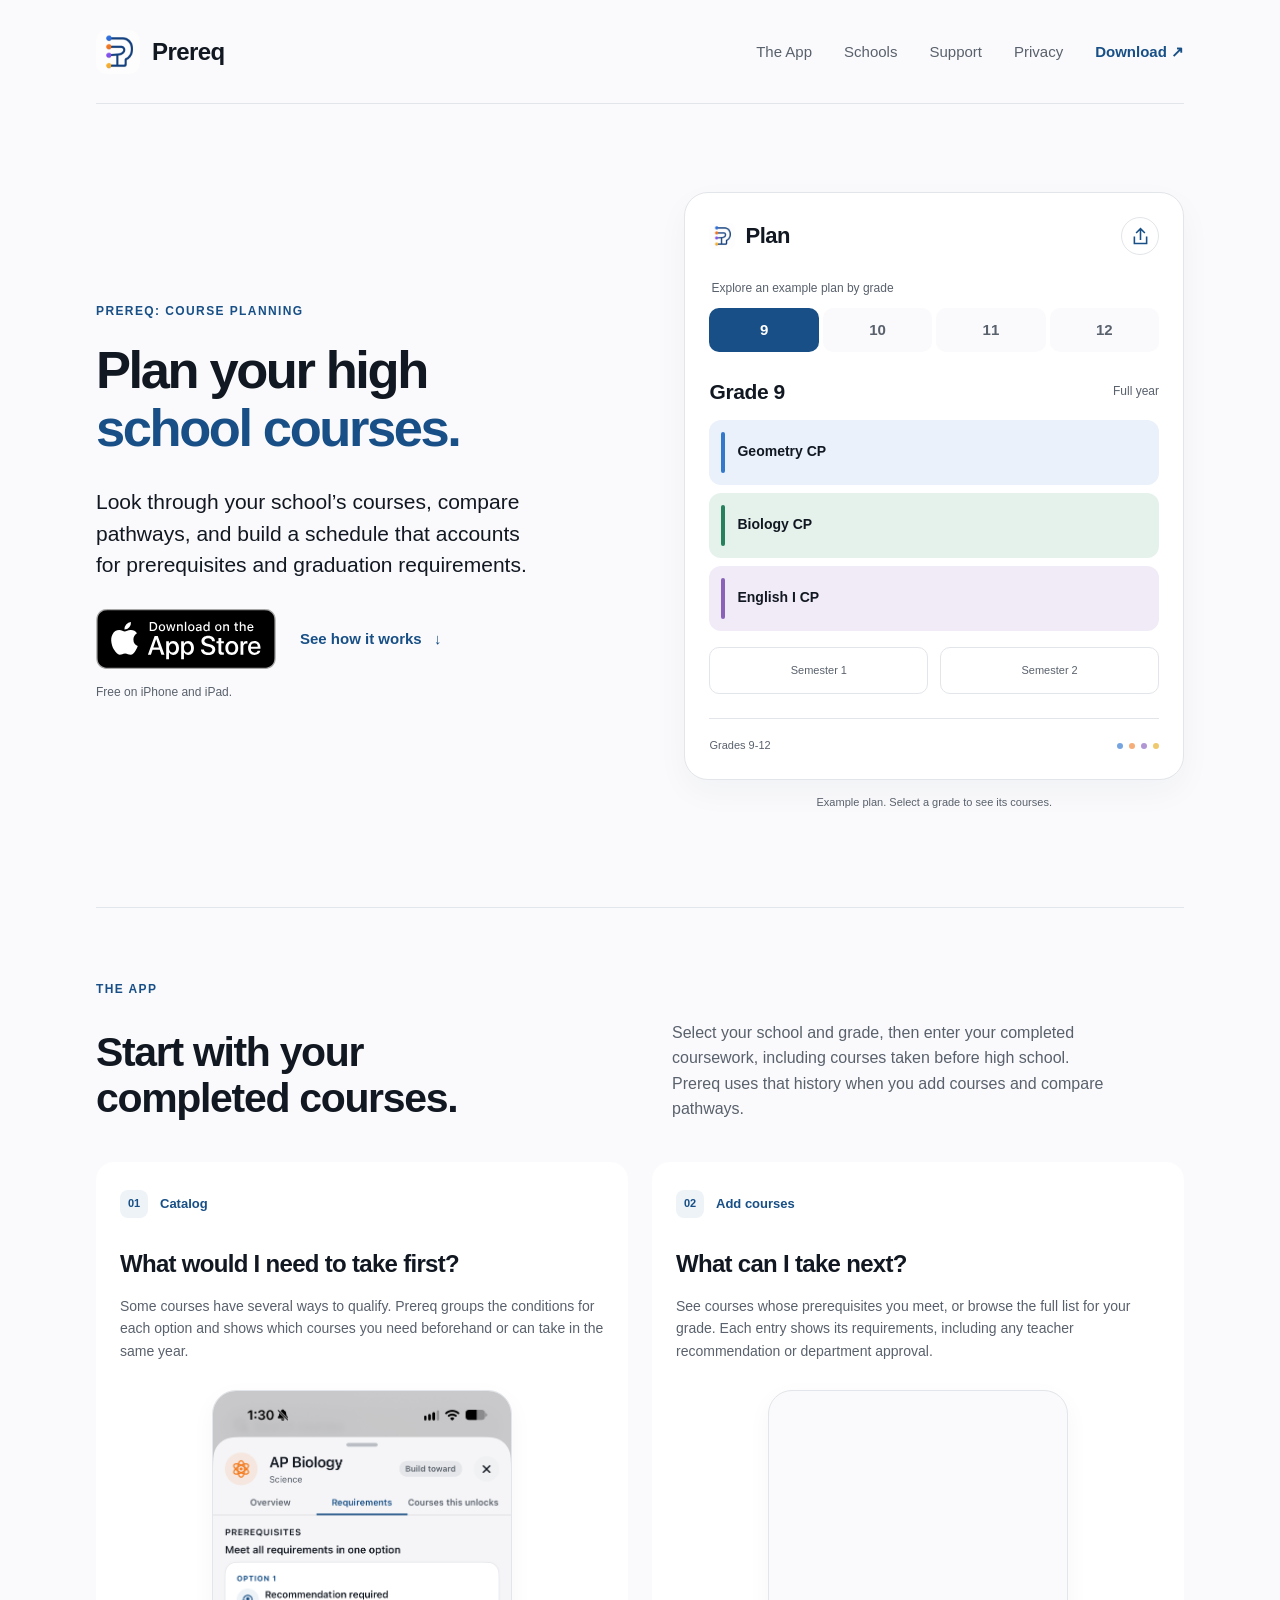
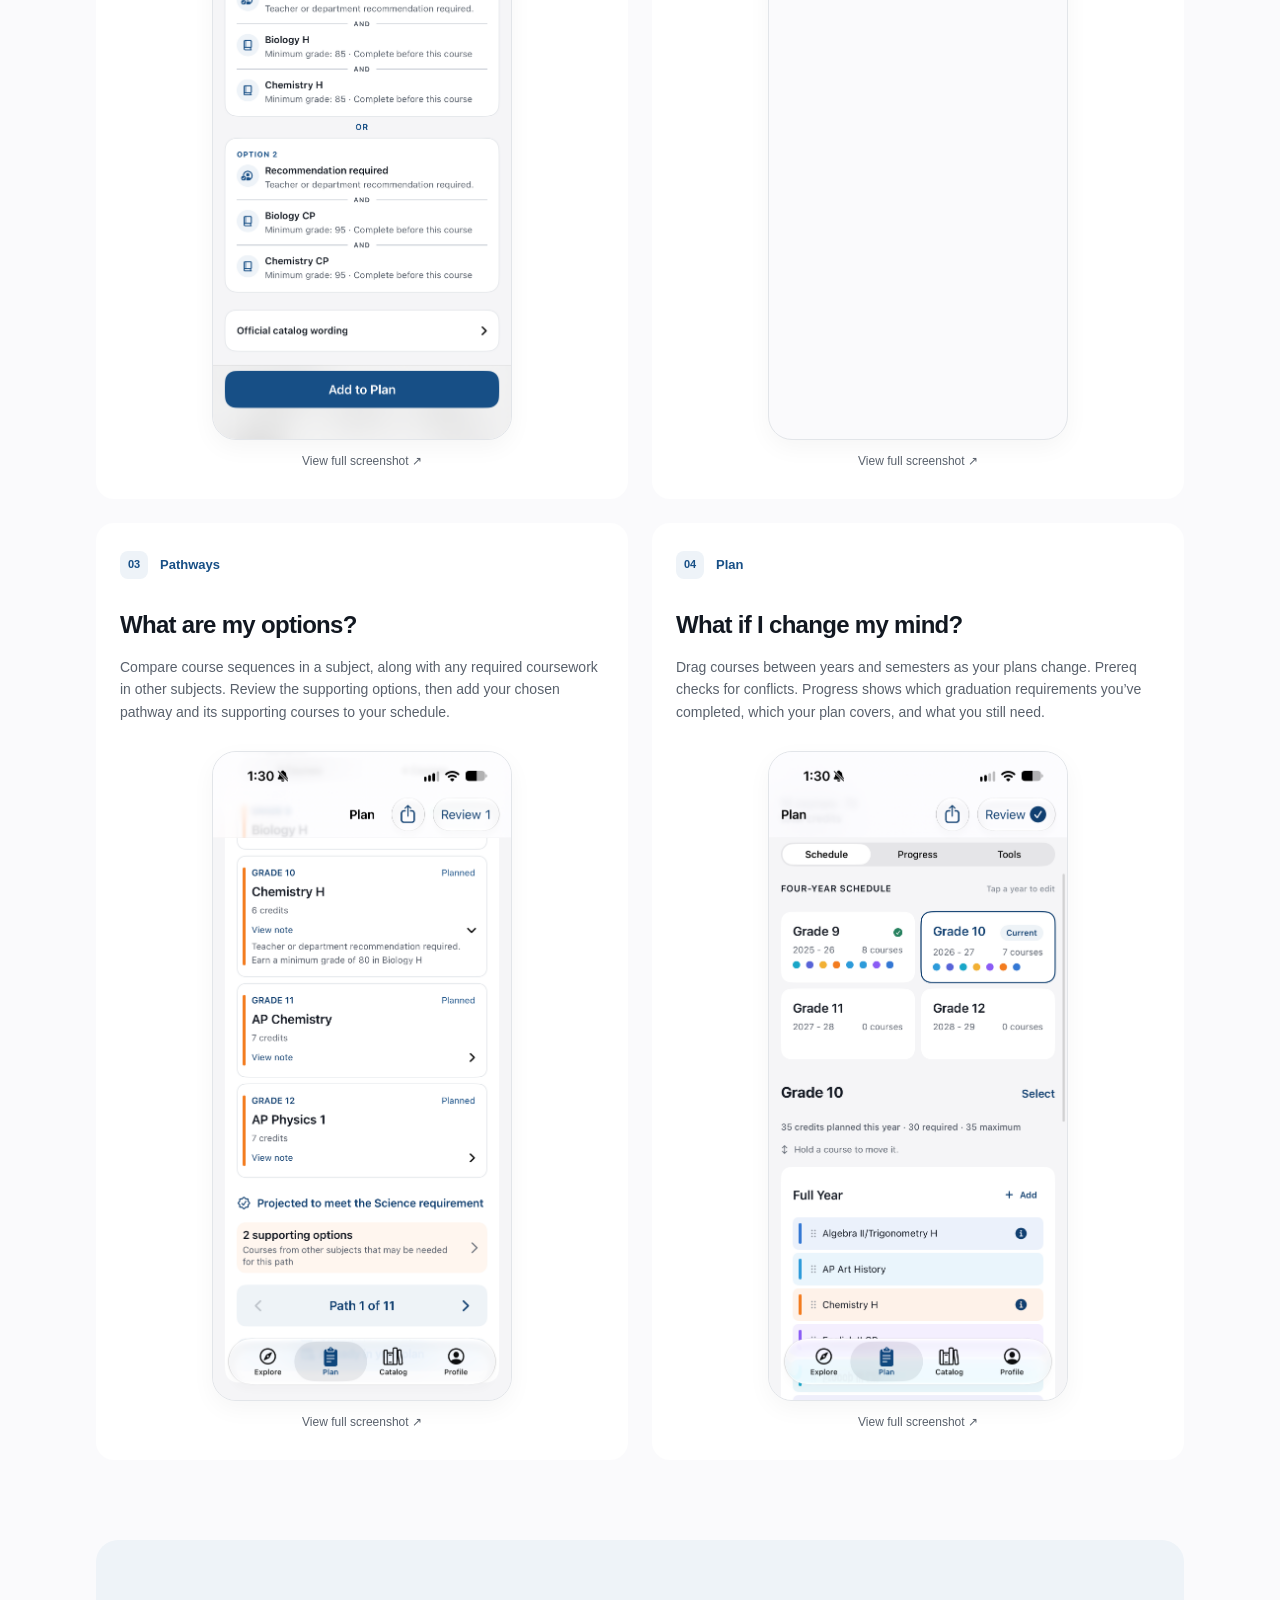
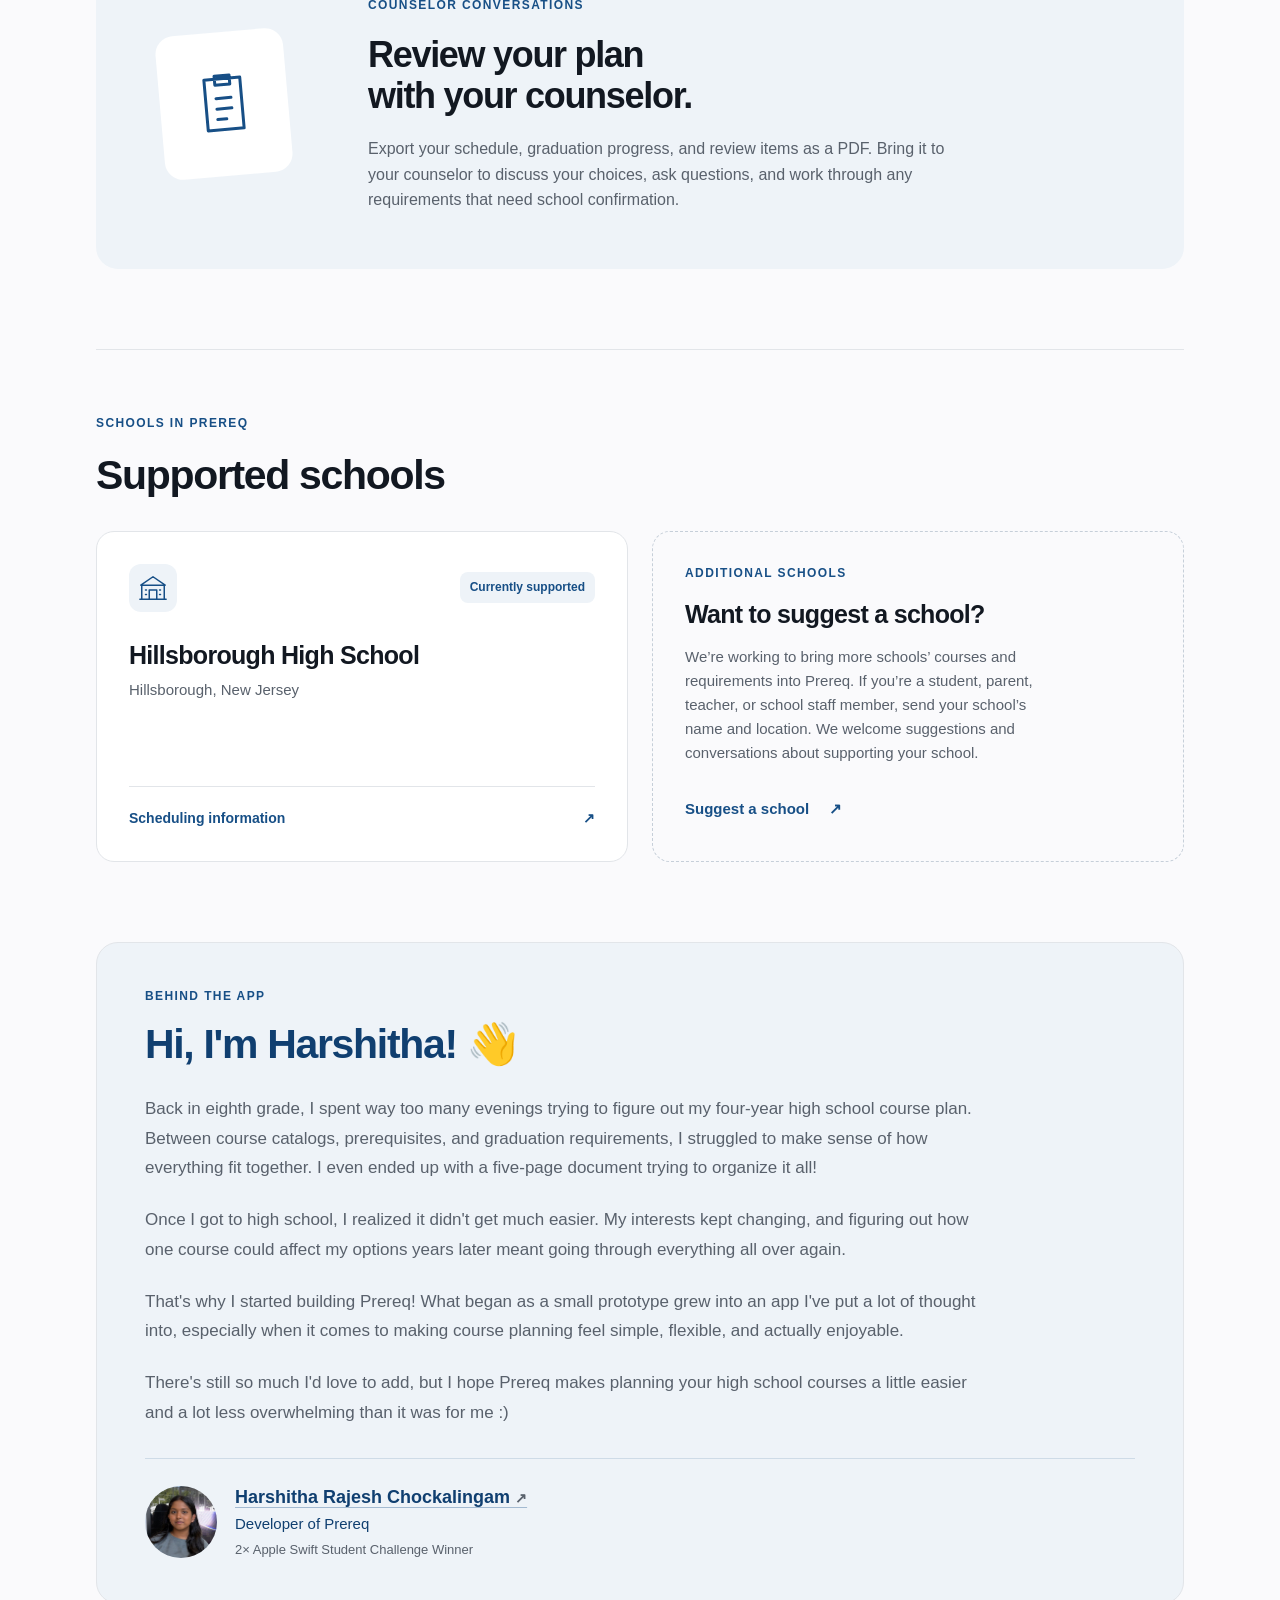
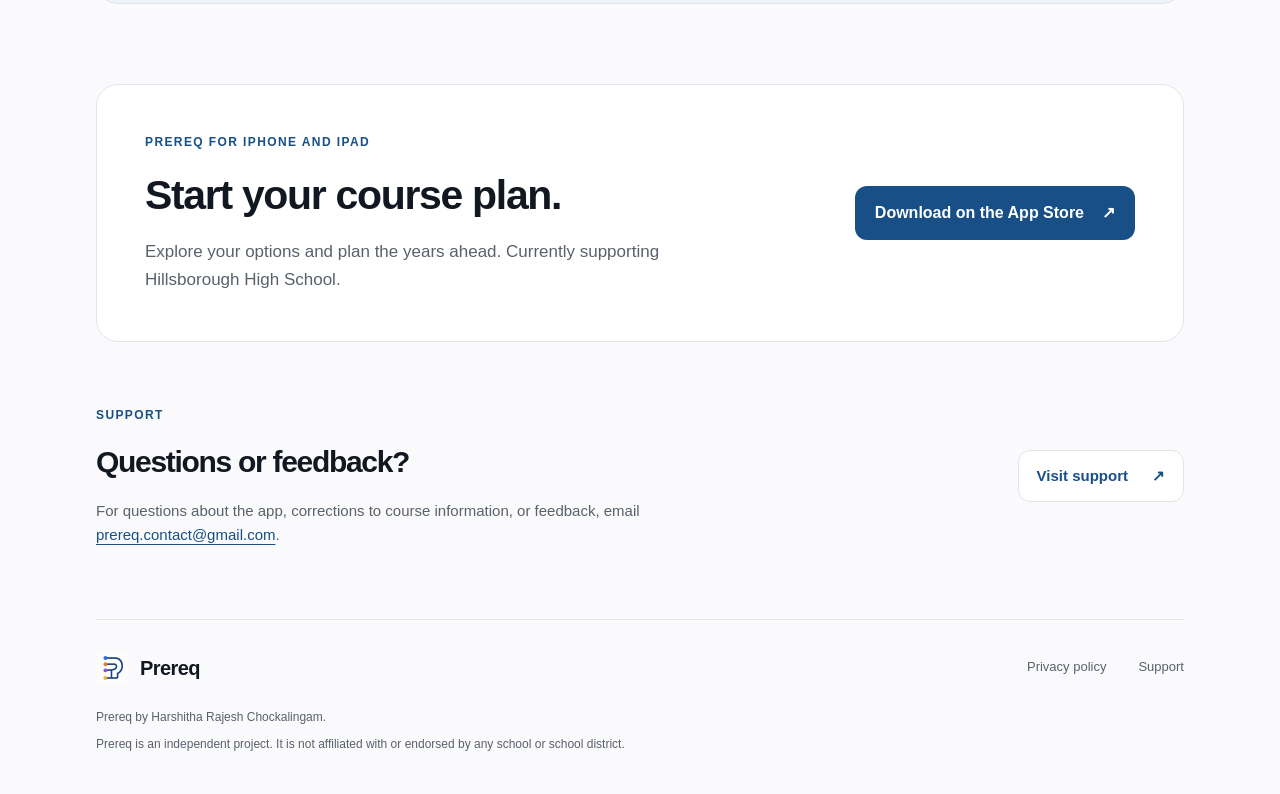
==== commit d97e90dd: "Give developer role clearer hierarchy over award recognition" ====
--- a/index.html
+++ b/index.html
@@ -8,7 +8,7 @@
 <title>Prereq | High school course planning</title>
 <link rel="icon" href="/icon.png">
 <link rel="stylesheet" href="/style.css?v=12">
-<link rel="stylesheet" href="/home.css?v=8">
+<link rel="stylesheet" href="/home.css?v=9">
 <script src="/motion.js?v=2" defer></script>
 </head>
 <body class="homepage">
--- a/home.css
+++ b/home.css
@@ -51,7 +51,8 @@
 }
 .creator-profile-link:hover { text-decoration-color: currentColor; text-decoration-thickness: 1px; }
 .creator-profile-link span { font-size: .8em; color: var(--muted); white-space: nowrap; }
-.creator-role { margin-top: 2px; color: var(--muted); font-size: 14px; }
+.creator-role { margin-top: 2px; color: var(--blue-strong); font-size: 15px; font-weight: 500; }
+.creator-recognition { margin-top: 4px; color: var(--muted); font-size: 13px; font-weight: 400; line-height: 1.5; }
 @media (max-width: 760px) {
   .homepage .hero h1 { font-size: clamp(38px, 8vw, 56px); }
   .creator-note { padding: 30px 26px; margin-bottom: 48px; border-radius: 18px; }
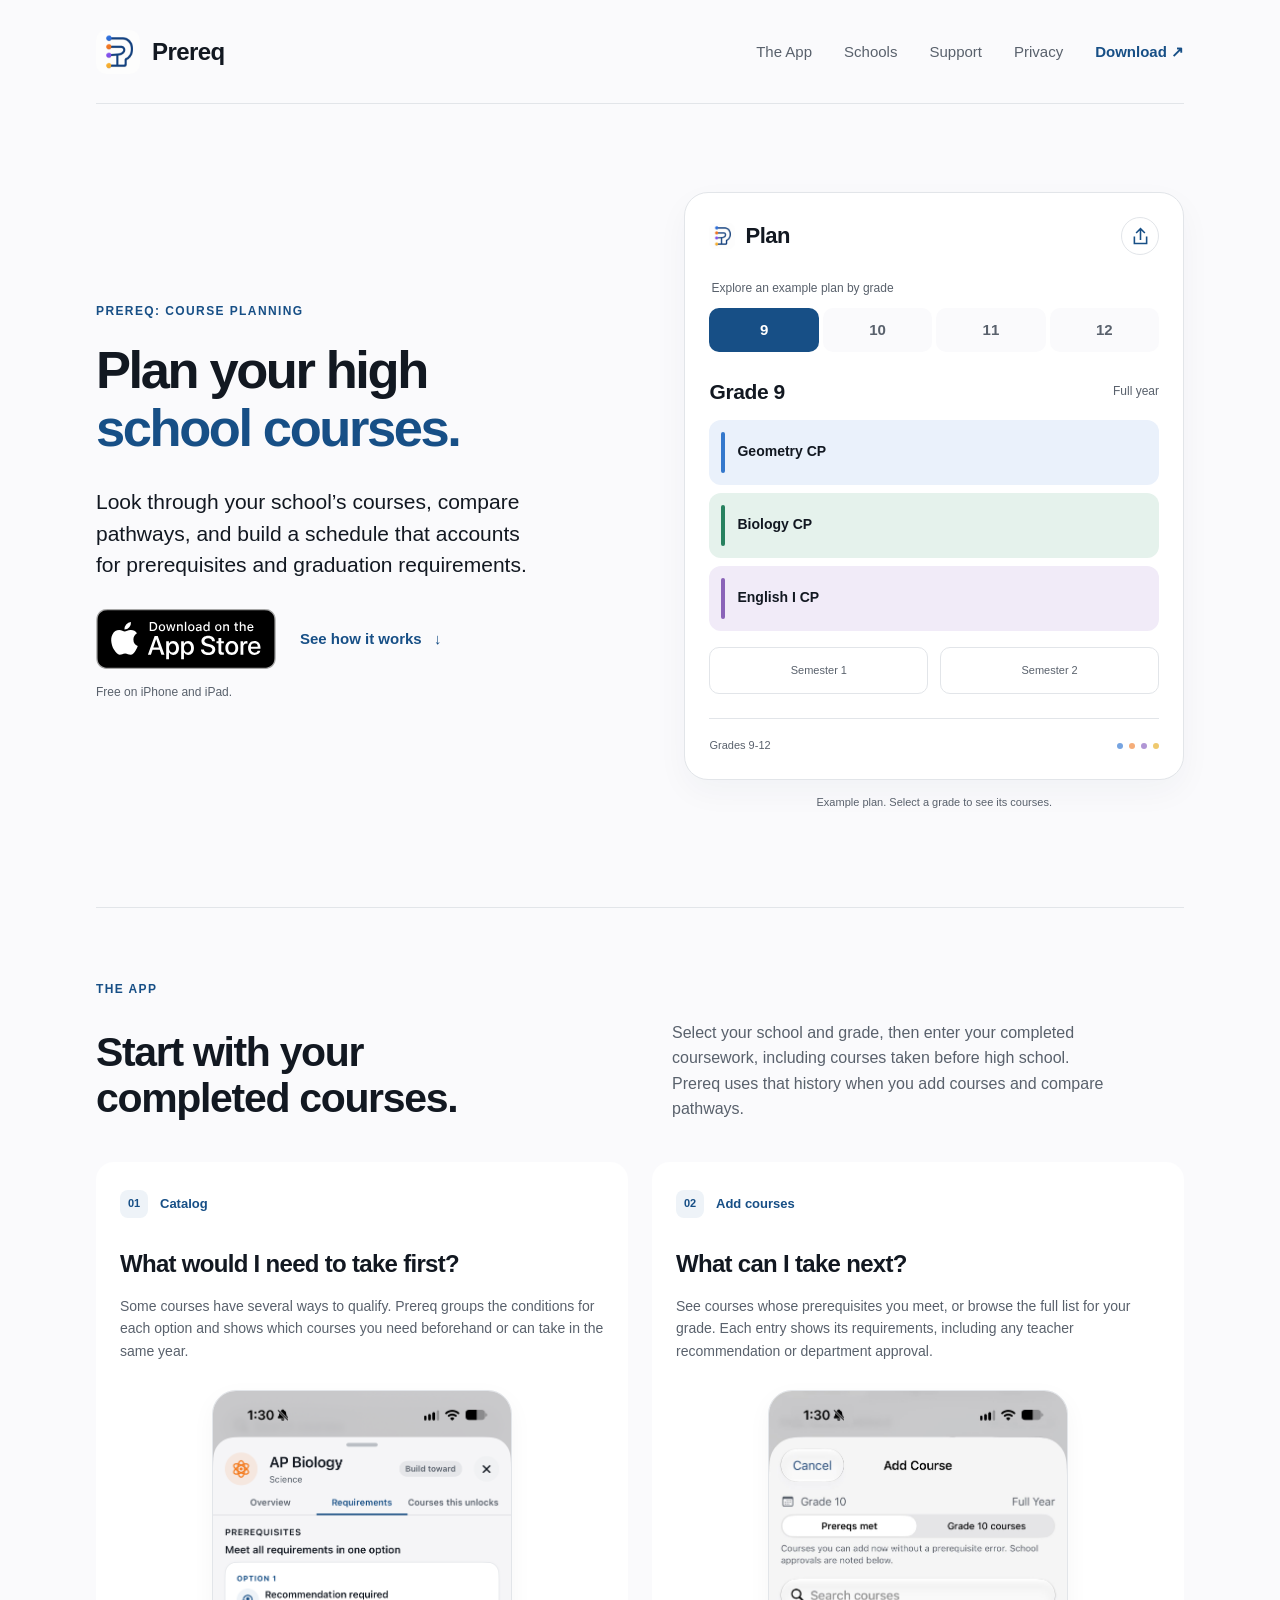
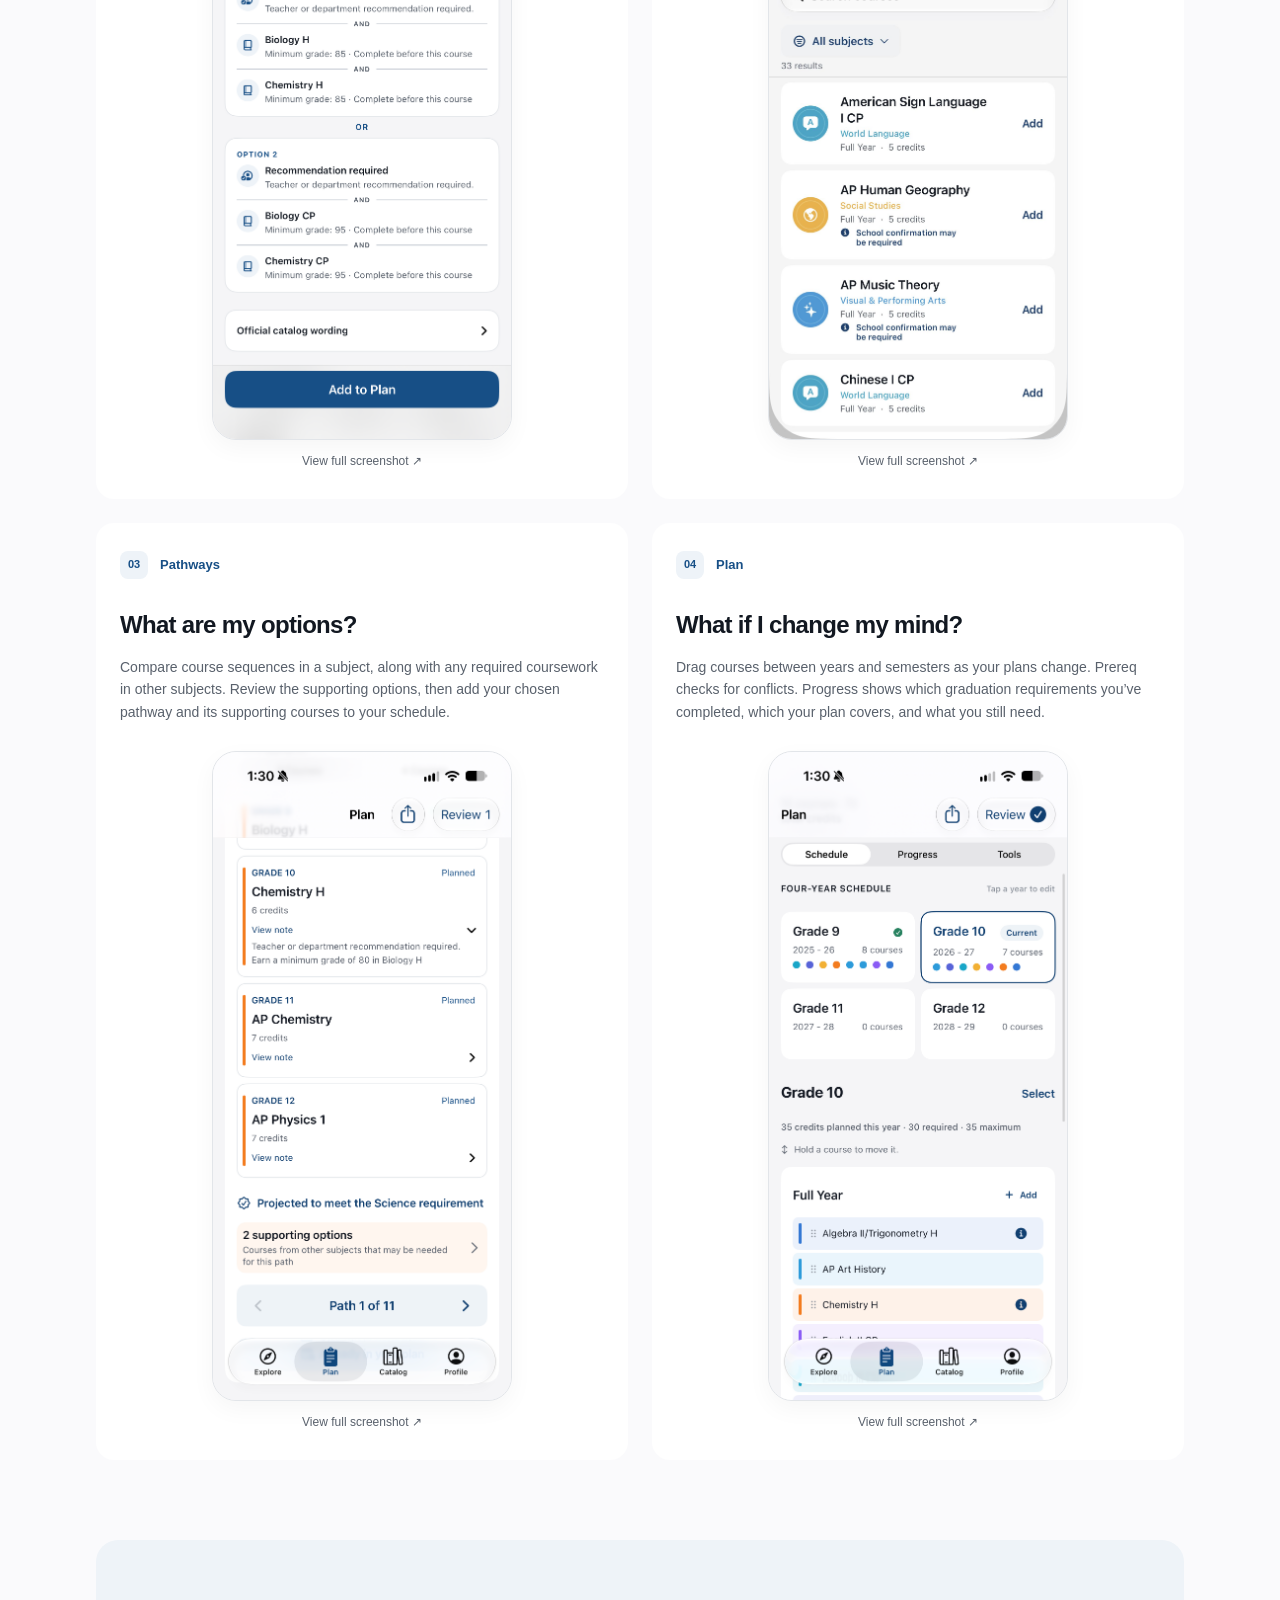
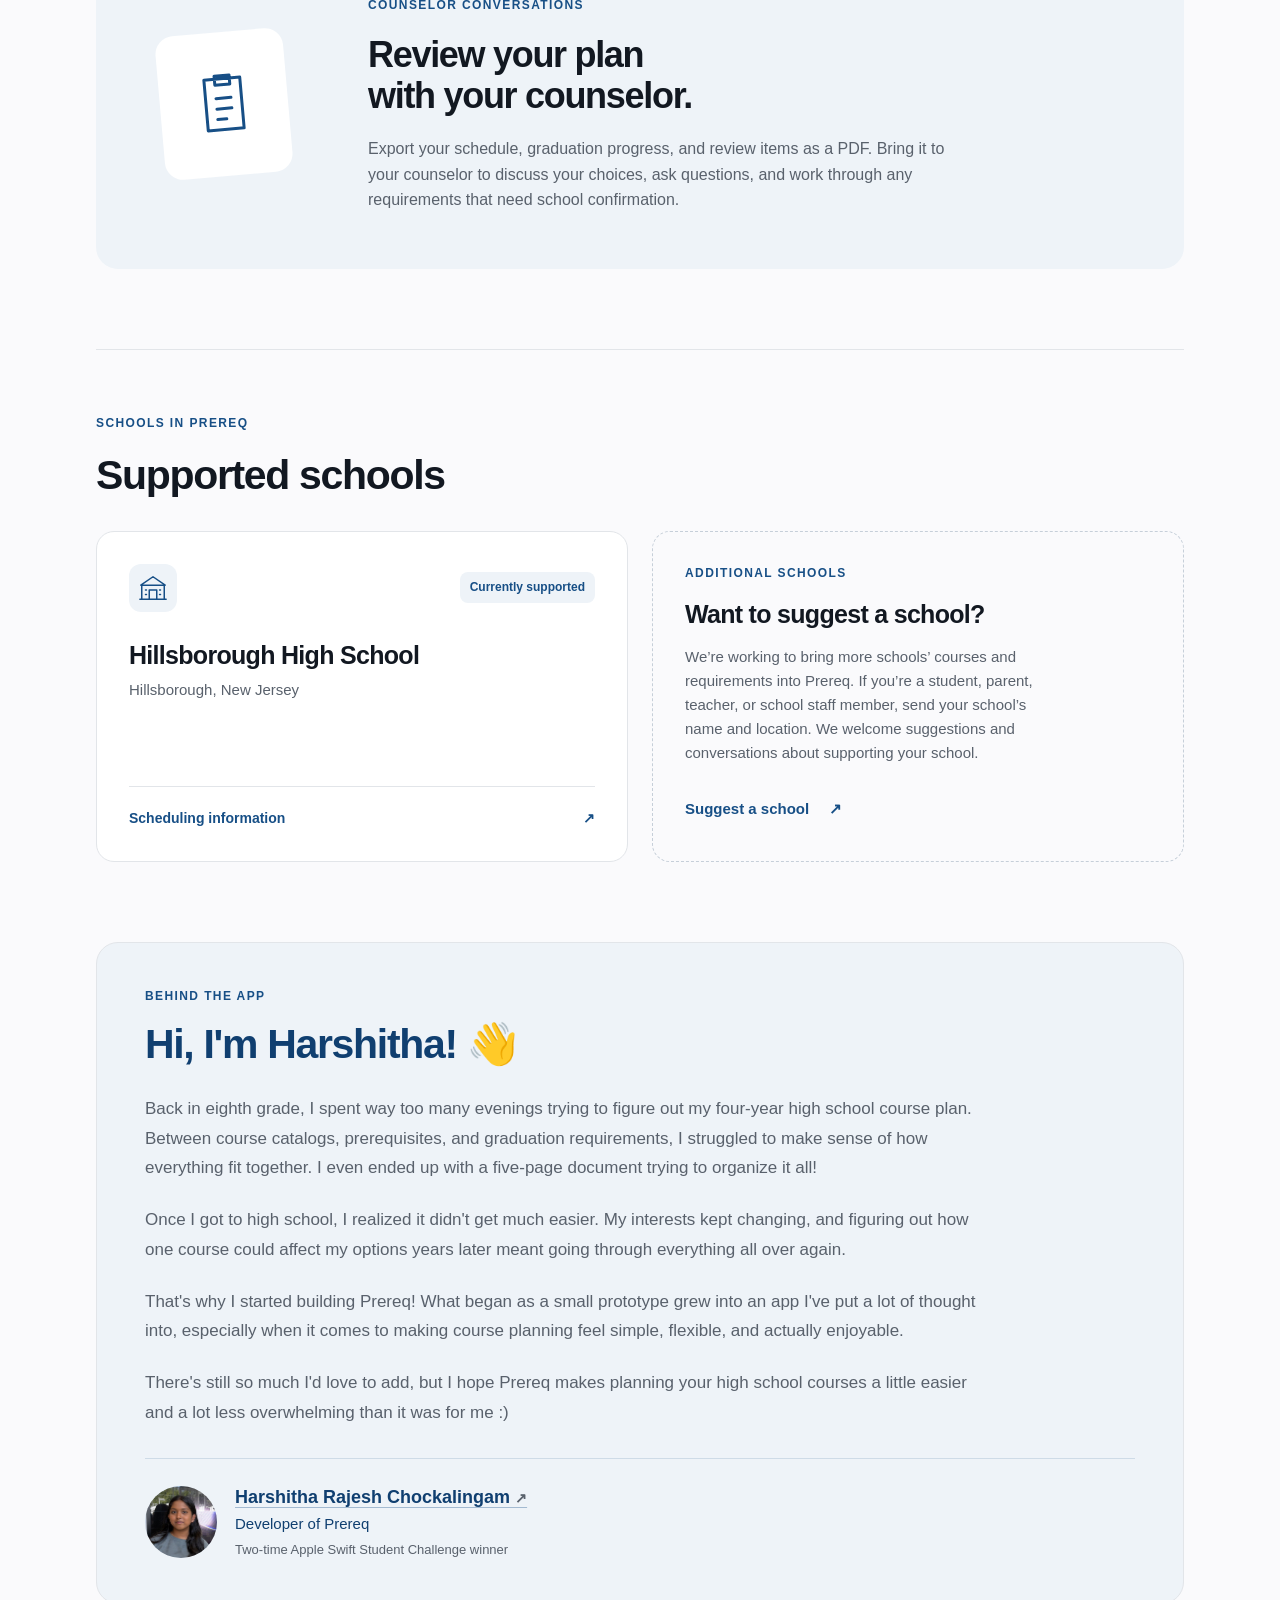
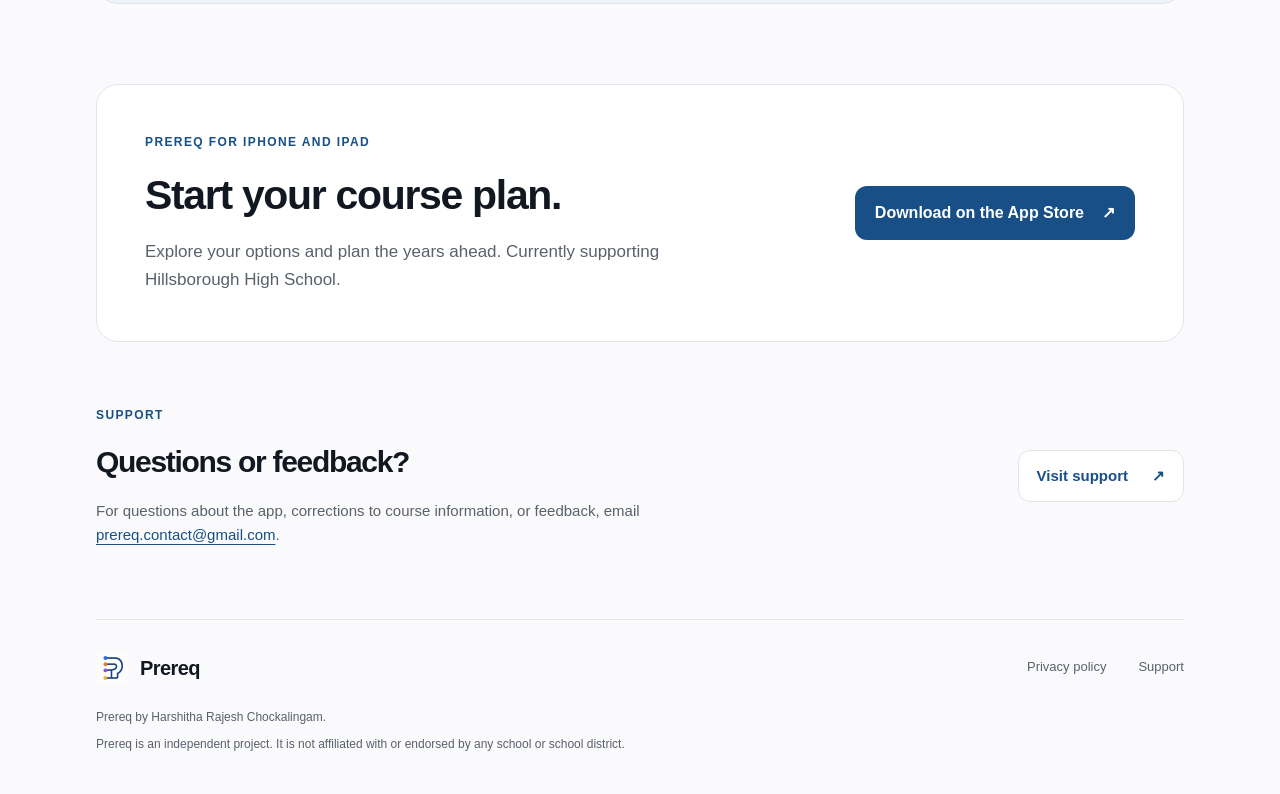
==== commit 54316ecd: "Use natural wording for Swift Student Challenge recognition" ====
--- a/index.html
+++ b/index.html
@@ -38,7 +38,7 @@
 <p>That's why I started building Prereq! What began as a small prototype grew into an app I've put a lot of thought into, especially when it comes to making course planning feel simple, flexible, and actually enjoyable.</p>
 <p>There's still so much I'd love to add, but I hope Prereq makes planning your high school courses a little easier and a lot less overwhelming than it was for me :)</p>
 </div>
-<div class="creator-signoff"><div class="creator-avatar"><img src="/images/harshitha.jpg" alt="Harshitha, developer of Prereq" width="964" height="1000" loading="lazy" decoding="async"></div><div><p class="creator-name"><a class="creator-profile-link" href="https://www.linkedin.com/in/harshitha-rajesh-chockalingam/" target="_blank" rel="noopener noreferrer" aria-label="Harshitha Rajesh Chockalingam on LinkedIn (opens in a new tab)">Harshitha Rajesh Chockalingam&nbsp;<span aria-hidden="true">↗</span></a></p><p class="creator-role">Developer of Prereq</p><p class="creator-role creator-recognition">2× Apple Swift Student Challenge Winner</p></div></div>
+<div class="creator-signoff"><div class="creator-avatar"><img src="/images/harshitha.jpg" alt="Harshitha, developer of Prereq" width="964" height="1000" loading="lazy" decoding="async"></div><div><p class="creator-name"><a class="creator-profile-link" href="https://www.linkedin.com/in/harshitha-rajesh-chockalingam/" target="_blank" rel="noopener noreferrer" aria-label="Harshitha Rajesh Chockalingam on LinkedIn (opens in a new tab)">Harshitha Rajesh Chockalingam&nbsp;<span aria-hidden="true">↗</span></a></p><p class="creator-role">Developer of Prereq</p><p class="creator-role creator-recognition">Two-time Apple Swift Student Challenge winner</p></div></div>
 </section>
 <section class="download-section" aria-labelledby="download-title"><div><p class="eyebrow">Prereq for iPhone and iPad</p><h2 id="download-title">Start your course plan.</h2><p>Explore your options and plan the years ahead. Currently supporting Hillsborough High School.</p></div><a class="primary-link" href="https://apps.apple.com/app/id6805368096">Download on the App Store <span aria-hidden="true">↗</span></a></section>
 <section class="home-support"><div><p class="eyebrow">Support</p><h2>Questions or feedback?</h2><p>For questions about the app, corrections to course information, or feedback, email <a href="mailto:prereq.contact@gmail.com">prereq.contact@gmail.com</a>.</p></div><a class="secondary-link" href="/support/">Visit support <span aria-hidden="true">↗</span></a></section>
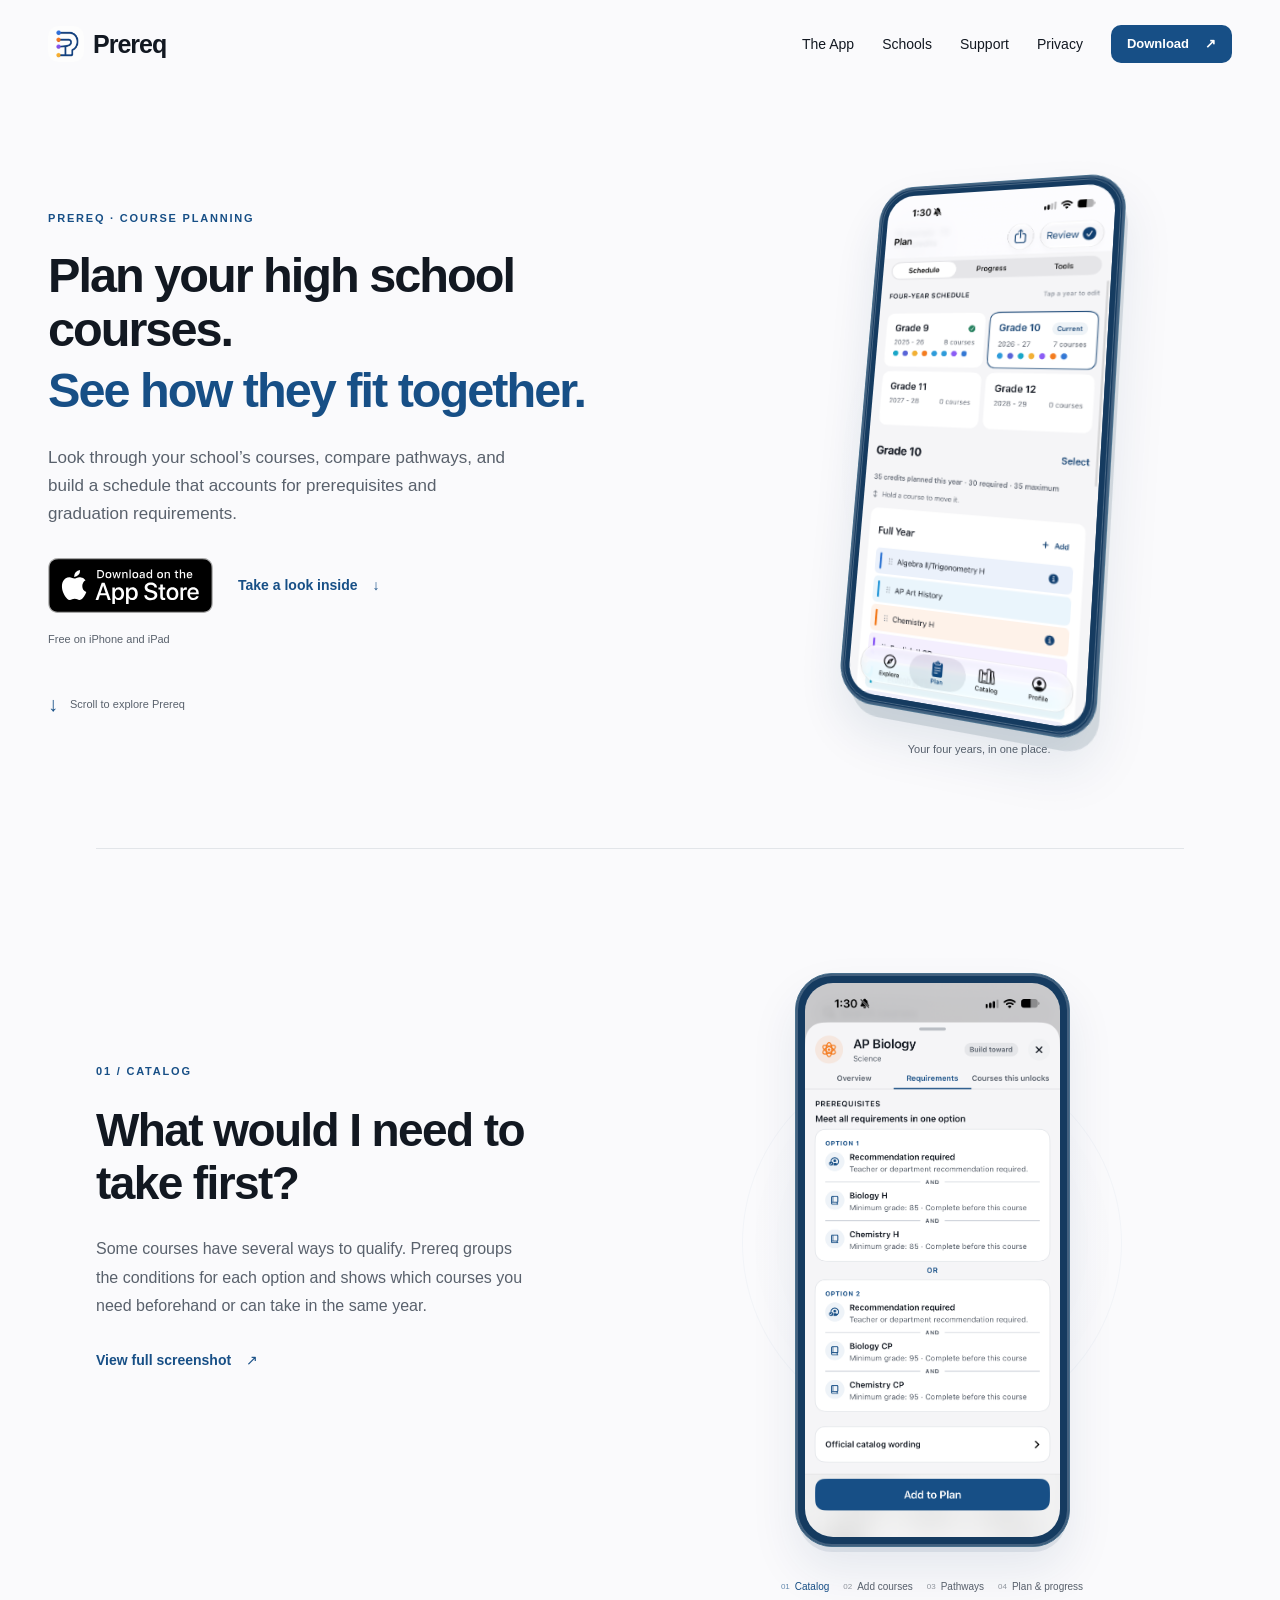
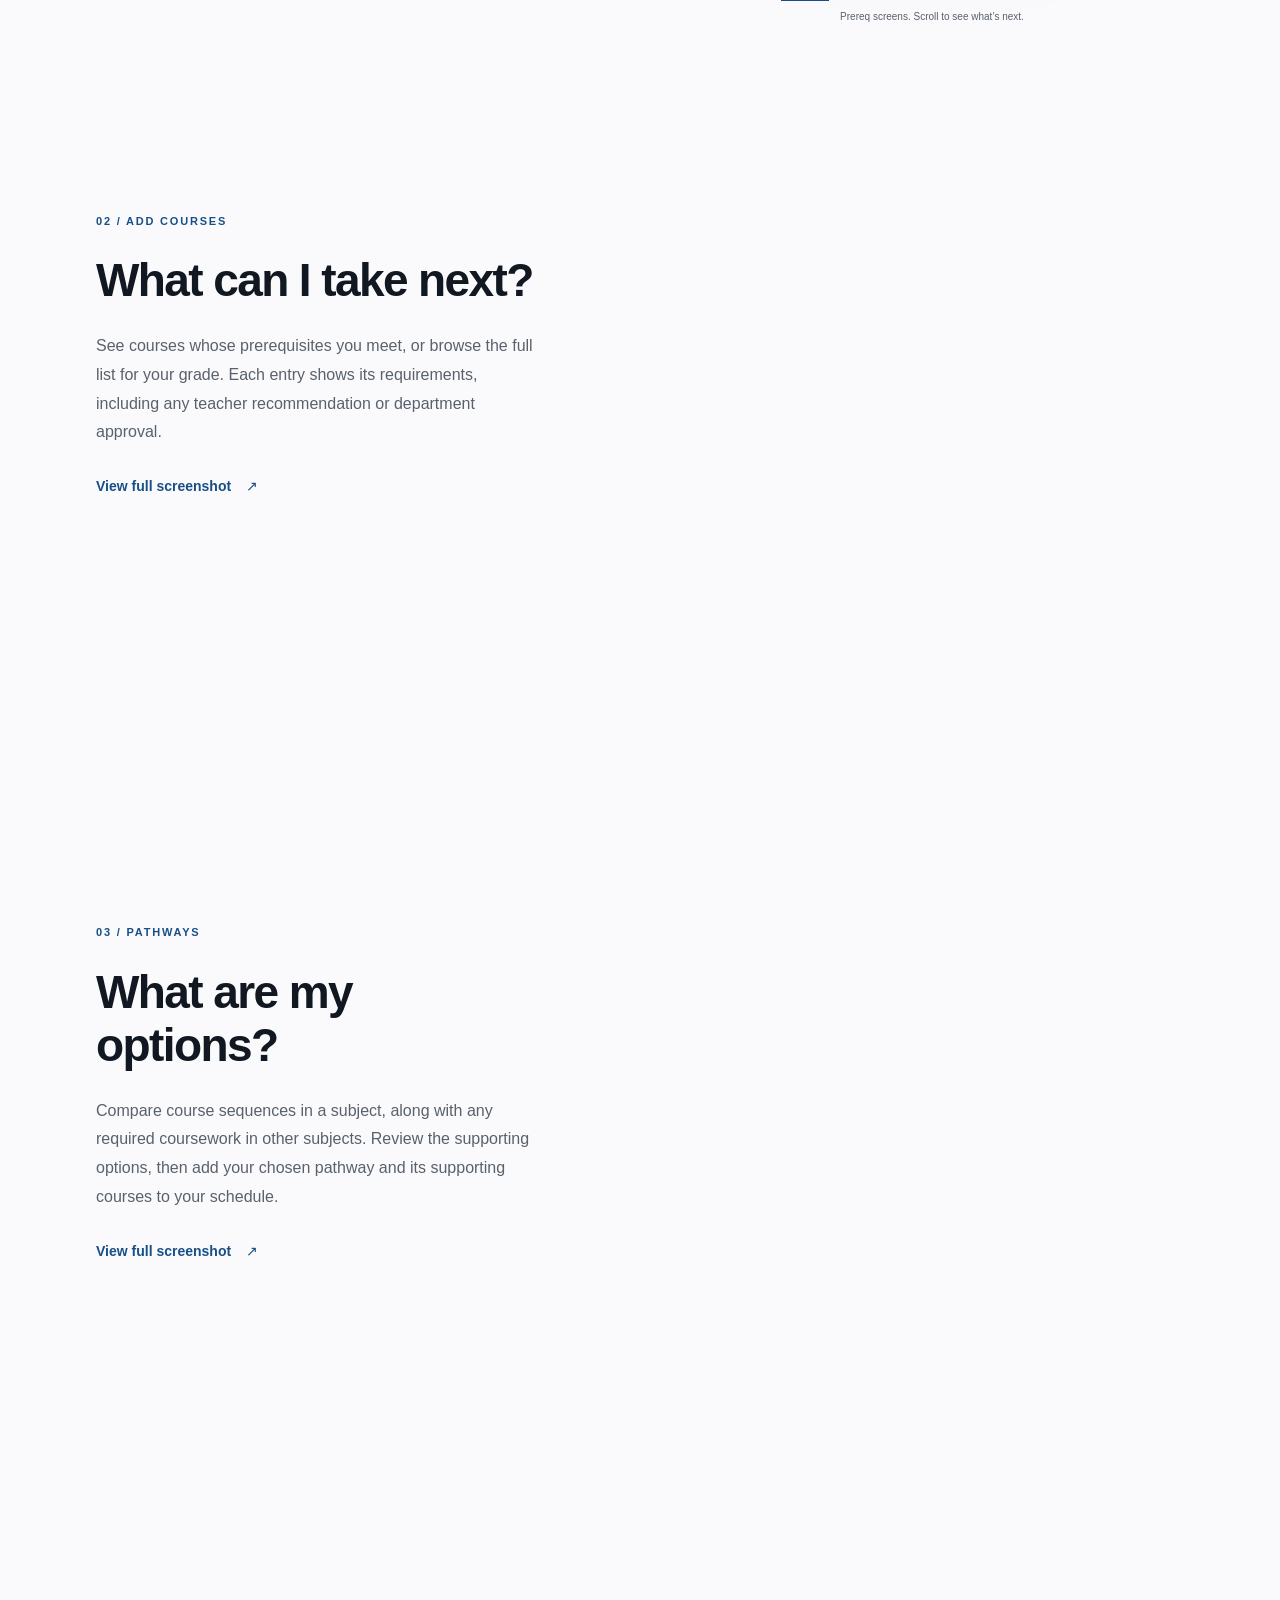
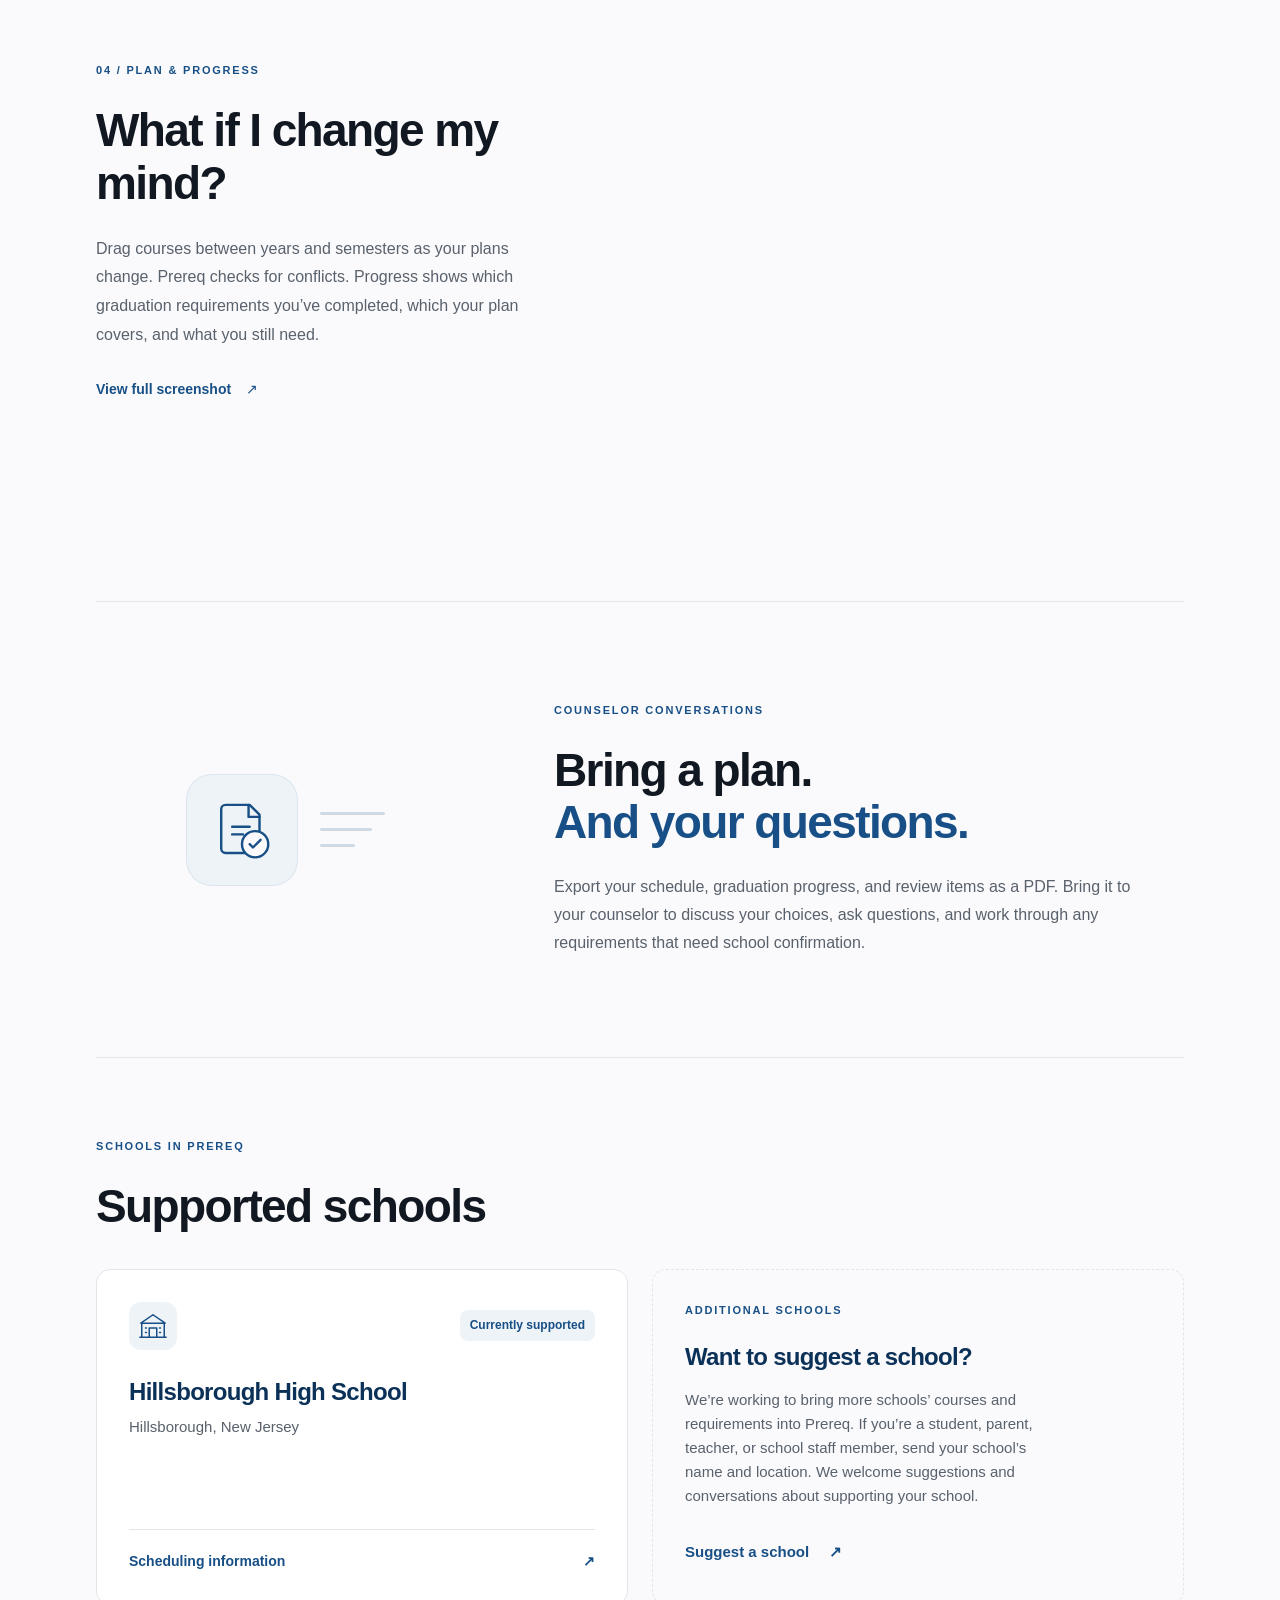
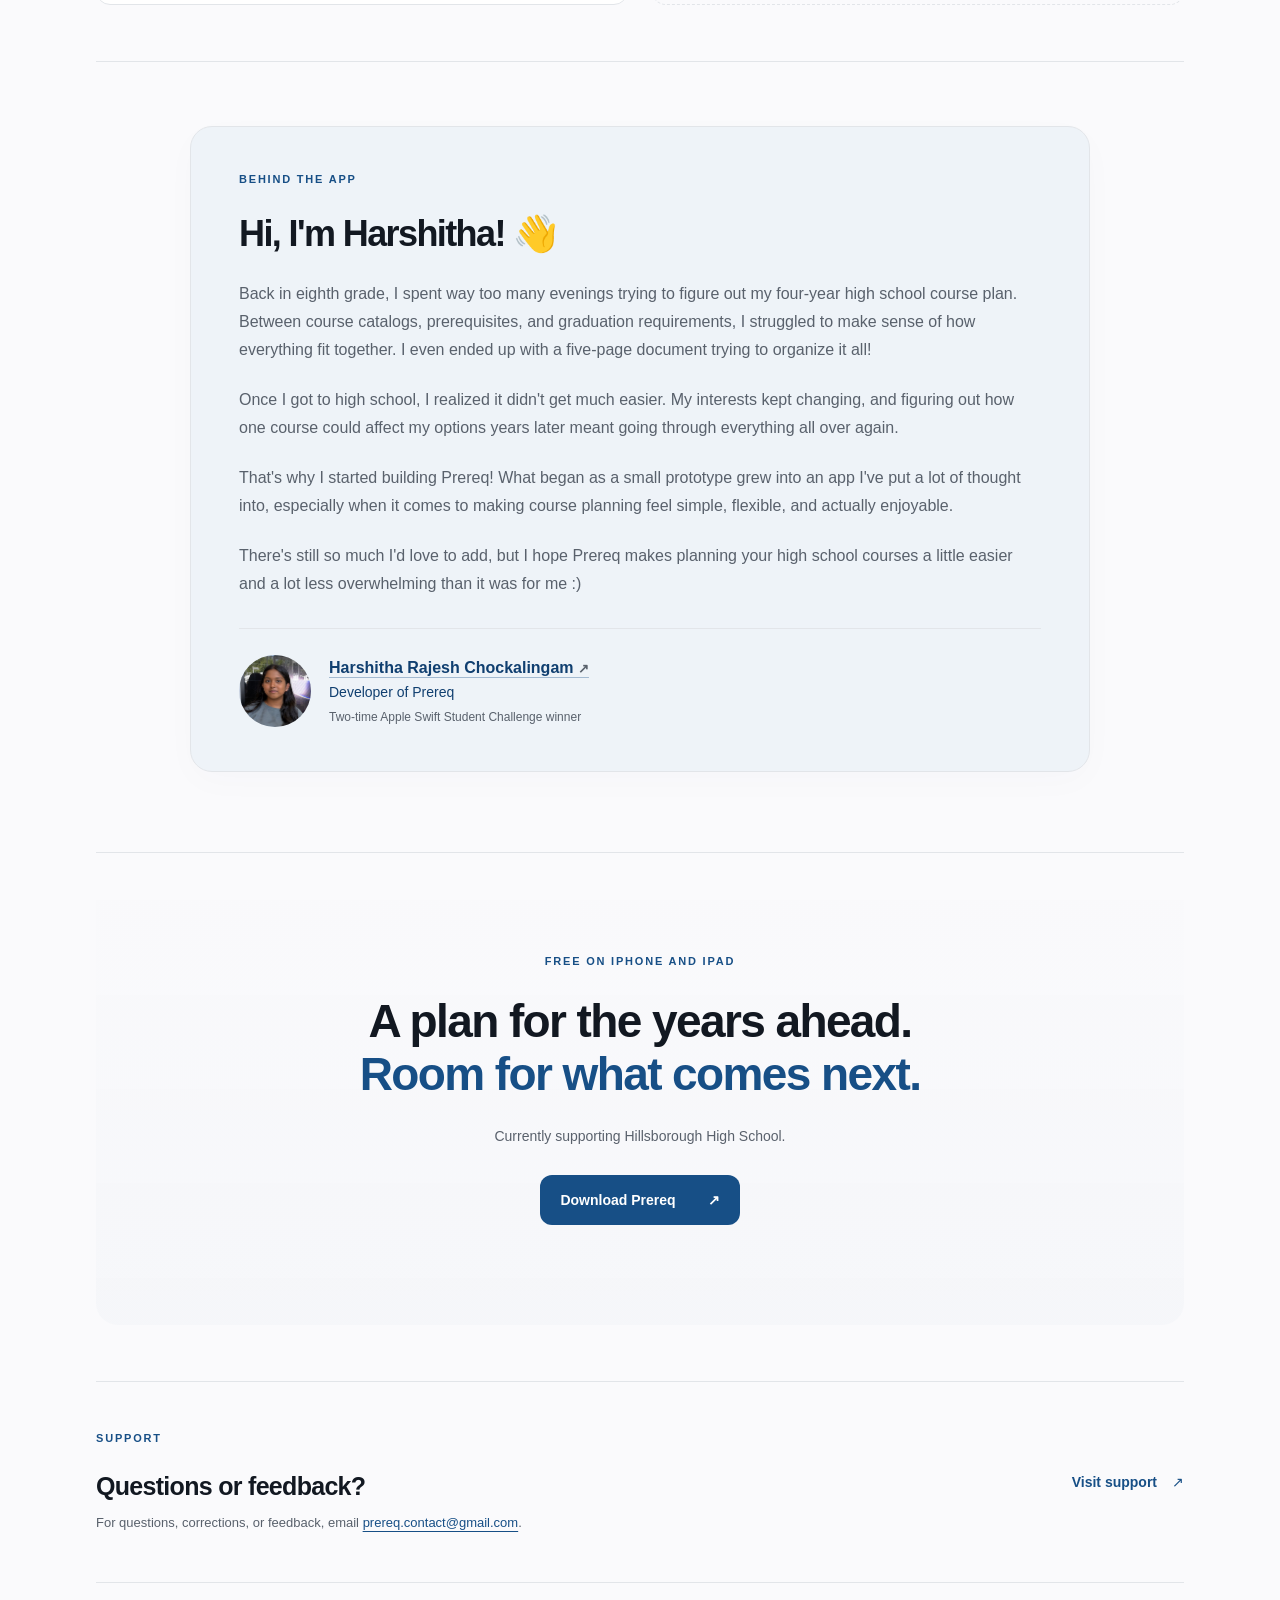
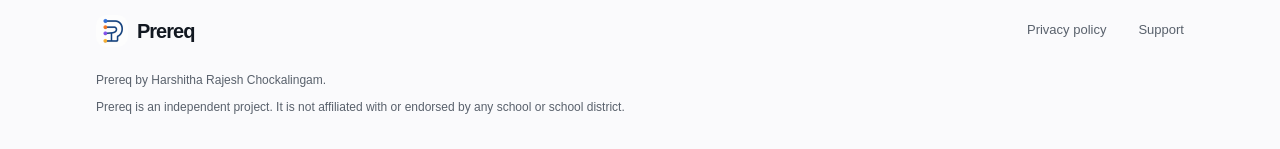
==== commit f323c003: "Publish scroll-driven Prereq website redesign" ====
--- a/index.html
+++ b/index.html
@@ -1,35 +1,10 @@
-<!doctype html>
-<html lang="en">
-<head>
-<meta charset="utf-8">
-<meta name="viewport" content="width=device-width, initial-scale=1">
-<meta name="description" content="Explore high school courses, compare pathways, and build a four-year schedule with prerequisite checks and graduation tracking.">
-<meta name="theme-color" content="#FAFAFC">
-<title>Prereq | High school course planning</title>
-<link rel="icon" href="/icon.png">
-<link rel="stylesheet" href="/style.css?v=12">
-<link rel="stylesheet" href="/home.css?v=9">
-<script src="/motion.js?v=2" defer></script>
-</head>
-<body class="homepage">
-<a class="skip" href="#main">Skip to content</a>
-<div class="wrap">
-<header><a class="brand" href="/"><img src="/icon.png" alt="" width="44" height="44">Prereq</a><nav aria-label="Main navigation"><a href="#how-it-works">The App</a><a href="#schools">Schools</a><a href="/support/">Support</a><a href="/privacy/">Privacy</a><a class="nav-download" href="https://apps.apple.com/app/id6805368096">Download <span aria-hidden="true">↗</span></a></nav></header>
-<main id="main">
-<section class="hero" aria-labelledby="hero-title">
-<div class="hero-copy"><p class="eyebrow">Prereq: Course Planning</p><h1 id="hero-title">Plan your high <br><span>school courses.</span></h1><p class="hero-lead">Look through your school’s courses, compare pathways, and build a schedule that accounts for prerequisites and graduation requirements.</p><div class="hero-download"><a class="app-store-badge" href="https://apps.apple.com/app/id6805368096" aria-label="Download Prereq on the App Store"><img src="/images/download-on-app-store.svg" alt="Download on the App Store" width="180" height="60"></a><a class="hero-walkthrough" href="#how-it-works">See how it works <span aria-hidden="true">↓</span></a></div><p class="release-note">Free on iPhone and iPad.</p></div>
-<div class="hero-visual"><div class="plan-frame"><div class="plan-toolbar"><span class="mini-brand"><img src="/icon.png" width="26" height="26" alt="">Plan</span><span class="toolbar-action" aria-hidden="true"><svg viewBox="0 0 24 24" fill="none" stroke="currentColor" stroke-width="1.8"><path d="M12 16V3m-5 5 5-5 5 5M5 12v8h14v-8"/></svg></span></div><fieldset class="grade-picker"><legend>Explore an example plan by grade</legend><input type="radio" name="preview-grade" id="grade-9" checked><label for="grade-9">9</label><input type="radio" name="preview-grade" id="grade-10"><label for="grade-10">10</label><input type="radio" name="preview-grade" id="grade-11"><label for="grade-11">11</label><input type="radio" name="preview-grade" id="grade-12"><label for="grade-12">12</label><div class="grade-panels"><section class="grade-panel panel-9" aria-label="Grade 9 example courses"><div class="plan-section-heading"><h3>Grade 9</h3><span>Full year</span></div><div class="plan-course math"><span class="course-rail"></span><span class="plan-course-name">Geometry CP</span></div><div class="plan-course science"><span class="course-rail"></span><span class="plan-course-name">Biology CP</span></div><div class="plan-course english"><span class="course-rail"></span><span class="plan-course-name">English I CP</span></div><div class="plan-empty"><span>Semester 1</span><span>Semester 2</span></div></section><section class="grade-panel panel-10" aria-label="Grade 10 example courses"><div class="plan-section-heading"><h3>Grade 10</h3><span>Full year</span></div><div class="plan-course math"><span class="course-rail"></span><span class="plan-course-name">Algebra II/Trigonometry CP</span></div><div class="plan-course science"><span class="course-rail"></span><span class="plan-course-name">Chemistry CP</span></div><div class="plan-course english"><span class="course-rail"></span><span class="plan-course-name">English II CP</span></div><div class="plan-empty"><span>Semester 1</span><span>Semester 2</span></div></section><section class="grade-panel panel-11" aria-label="Grade 11 example courses"><div class="plan-section-heading"><h3>Grade 11</h3><span>Full year</span></div><div class="plan-course math"><span class="course-rail"></span><span class="plan-course-name">Pre-Calculus CP</span></div><div class="plan-course science"><span class="course-rail"></span><span class="plan-course-name">Physics CP</span></div><div class="plan-course english"><span class="course-rail"></span><span class="plan-course-name">AP English Language and Composition</span></div><div class="plan-empty"><span>Semester 1</span><span>Semester 2</span></div></section><section class="grade-panel panel-12" aria-label="Grade 12 example courses"><div class="plan-section-heading"><h3>Grade 12</h3><span>Full year</span></div><div class="plan-course math"><span class="course-rail"></span><span class="plan-course-name">Calculus CP</span></div><div class="plan-course science"><span class="course-rail"></span><span class="plan-course-name">AP Biology</span></div><div class="plan-course english"><span class="course-rail"></span><span class="plan-course-name">AP English Literature and Composition</span></div><div class="plan-empty"><span>Semester 1</span><span>Semester 2</span></div></section></div></fieldset><div class="plan-bottom"><span>Grades 9-12</span><span class="brand-trail" aria-hidden="true"><i></i><i></i><i></i><i></i></span></div></div><p class="visual-caption">Example plan. Select a grade to see its courses.</p></div>
-</section>
-<section id="how-it-works" class="app-story" aria-labelledby="story-title"><div class="section-intro"><p class="eyebrow">The app</p><h2 id="story-title">Start with your<br>completed courses.</h2><p>Select your school and grade, then enter your completed coursework, including courses taken before high school. Prereq uses that history when you add courses and compare pathways.</p></div><div class="story-grid"><article class="story-card"><div class="story-label"><span class="section-number">01</span><span>Catalog</span></div><h3>What would I need to take first?</h3><p>Some courses have several ways to qualify. Prereq groups the conditions for each option and shows which courses you need beforehand or can take in the same year.</p><figure class="app-screenshot"><a href="/screenshots/requirements.png" target="_blank" rel="noopener" aria-label="Open full screenshot: Catalog"><img src="/screenshots/requirements.png" alt="AP Biology requirements showing alternative prerequisite options, minimum grades, and teacher recommendations." width="1206" height="2622" loading="lazy" decoding="async"></a><figcaption>View full screenshot <span aria-hidden="true">↗</span></figcaption></figure></article><article class="story-card"><div class="story-label"><span class="section-number">02</span><span>Add courses</span></div><h3>What can I take next?</h3><p>See courses whose prerequisites you meet, or browse the full list for your grade. Each entry shows its requirements, including any teacher recommendation or department approval.</p><figure class="app-screenshot"><a href="/screenshots/add-course.png" target="_blank" rel="noopener" aria-label="Open full screenshot: Add courses"><img src="/screenshots/add-course.png" alt="Add Course screen with Prereqs met and Grade 10 courses filters, subject selection, and course results." width="1206" height="2622" loading="lazy" decoding="async"></a><figcaption>View full screenshot <span aria-hidden="true">↗</span></figcaption></figure></article><article class="story-card"><div class="story-label"><span class="section-number">03</span><span>Pathways</span></div><h3>What are my options?</h3><p>Compare course sequences in a subject, along with any required coursework in other subjects. Review the supporting options, then add your chosen pathway and its supporting courses to your schedule.</p><figure class="app-screenshot"><a href="/screenshots/pathways.png" target="_blank" rel="noopener" aria-label="Open full screenshot: Pathways"><img src="/screenshots/pathways.png" alt="Science pathway across grades 10 to 12, with course notes, supporting options, and a control for comparing eleven paths." width="1206" height="2622" loading="lazy" decoding="async"></a><figcaption>View full screenshot <span aria-hidden="true">↗</span></figcaption></figure></article><article class="story-card"><div class="story-label"><span class="section-number">04</span><span>Plan</span></div><h3>What if I change my mind?</h3><p>Drag courses between years and semesters as your plans change. Prereq checks for conflicts. Progress shows which graduation requirements you’ve completed, which your plan covers, and what you still need.</p><figure class="app-screenshot"><a href="/screenshots/four-year-plan.png" target="_blank" rel="noopener" aria-label="Open full screenshot: Plan"><img src="/screenshots/four-year-plan.png" alt="Four-year schedule with grade cards and a Grade 10 plan showing annual credits and planned courses." width="1206" height="2622" loading="lazy" decoding="async"></a><figcaption>View full screenshot <span aria-hidden="true">↗</span></figcaption></figure></article></div></section>
-<section class="counselor-section"><div class="counselor-mark" aria-hidden="true"><svg viewBox="0 0 48 48" fill="none" stroke="currentColor" stroke-width="2" stroke-linecap="round" stroke-linejoin="round"><path d="M12 7h24v34H12zM19 5h10v6H19zM19 20h10M19 27h10M19 34h6"/></svg></div><div><p class="eyebrow">Counselor conversations</p><h2>Review your plan<br>with your counselor.</h2><p>Export your schedule, graduation progress, and review items as a PDF. Bring it to your counselor to discuss your choices, ask questions, and work through any requirements that need school confirmation.</p></div></section>
-<section id="schools" class="schools-section" aria-labelledby="schools-title">
+<!doctype html><html lang="en"><head><meta charset="utf-8"><meta name="viewport" content="width=device-width, initial-scale=1"><meta name="description" content="Explore high school courses, compare pathways, and build a four-year schedule with prerequisite checks and graduation tracking."><meta name="theme-color" content="#FAFAFC"><title>Prereq | High school course planning</title><link rel="icon" href="/icon.png"><link rel="stylesheet" href="/style.css?v=12"><link rel="stylesheet" href="/home.css?v=9"><link rel="stylesheet" href="/editorial.css?v=11"><script src="/editorial.js?v=11" defer></script></head><body class="homepage editorial-preview"><a class="skip" href="#main">Skip to content</a><div class="site-shell"><header><a class="brand" href="/"><img src="/icon.png" alt="" width="36" height="36">Prereq</a><nav aria-label="Main navigation"><a href="#the-app">The App</a><a href="#schools">Schools</a><a href="/support/">Support</a><a href="/privacy/">Privacy</a></nav><a class="header-download" href="https://apps.apple.com/app/id6805368096">Download <span aria-hidden="true">↗</span></a></header><main id="main"><section class="hero scroll-hero" aria-labelledby="hero-title"><div class="hero-content"><p class="eyebrow">Prereq · Course planning</p><h1 id="hero-title">Plan your high school courses.<br><span>See how they fit together.</span></h1><p class="hero-lead">Look through your school’s courses, compare pathways, and build a schedule that accounts for prerequisites and graduation requirements.</p><div class="hero-actions"><a class="app-store-badge" href="https://apps.apple.com/app/id6805368096"><img src="/images/download-on-app-store.svg" alt="Download on the App Store" width="165" height="55"></a><a class="text-link" href="#the-app">Take a look inside <span aria-hidden="true">↓</span></a></div><p class="availability">Free on iPhone and iPad</p><p class="scroll-cue"><span aria-hidden="true">↓</span> Scroll to explore Prereq</p></div><div class="hero-device-scene"><div class="device-halo" aria-hidden="true"></div><a class="device-frame hero-device" href="/screenshots/four-year-plan.png" target="_blank" rel="noopener" aria-label="View the full four-year plan screenshot"><div class="device-edge" aria-hidden="true"></div><img src="/screenshots/four-year-plan.png" width="1206" height="2622" alt="Prereq's four-year schedule and Grade 10 course plan"></a><p class="device-caption">Your four years, in one place.</p></div></section><div id="the-app" class="content-wrap"><section class="scroll-showcase" aria-label="Explore Prereq as you scroll"><div class="scroll-steps"><article class="scroll-step" id="app-step-0" data-step="0"><div class="step-copy"><p class="eyebrow">01 / Catalog</p><h2>What would I need to take first?</h2><p>Some courses have several ways to qualify. Prereq groups the conditions for each option and shows which courses you need beforehand or can take in the same year.</p><a class="text-link" href="/screenshots/requirements.png" target="_blank" rel="noopener">View full screenshot <span aria-hidden="true">↗</span></a></div><a class="mobile-device device-frame" href="/screenshots/requirements.png" target="_blank" rel="noopener" aria-label="View full Catalog screenshot"><img src="/screenshots/requirements.png" alt="AP Biology requirements showing alternative prerequisite options, minimum grades, and teacher recommendations." width="1206" height="2622" loading="lazy"></a></article><article class="scroll-step" id="app-step-1" data-step="1"><div class="step-copy"><p class="eyebrow">02 / Add courses</p><h2>What can I take next?</h2><p>See courses whose prerequisites you meet, or browse the full list for your grade. Each entry shows its requirements, including any teacher recommendation or department approval.</p><a class="text-link" href="/screenshots/add-course.png" target="_blank" rel="noopener">View full screenshot <span aria-hidden="true">↗</span></a></div><a class="mobile-device device-frame" href="/screenshots/add-course.png" target="_blank" rel="noopener" aria-label="View full Add courses screenshot"><img src="/screenshots/add-course.png" alt="Add Course screen with Prereqs met and Grade 10 courses filters, subject selection, and course results." width="1206" height="2622" loading="lazy"></a></article><article class="scroll-step" id="app-step-2" data-step="2"><div class="step-copy"><p class="eyebrow">03 / Pathways</p><h2>What are my options?</h2><p>Compare course sequences in a subject, along with any required coursework in other subjects. Review the supporting options, then add your chosen pathway and its supporting courses to your schedule.</p><a class="text-link" href="/screenshots/pathways.png" target="_blank" rel="noopener">View full screenshot <span aria-hidden="true">↗</span></a></div><a class="mobile-device device-frame" href="/screenshots/pathways.png" target="_blank" rel="noopener" aria-label="View full Pathways screenshot"><img src="/screenshots/pathways.png" alt="Science pathway across grades 10 to 12, with course notes, supporting options, and a control for comparing eleven paths." width="1206" height="2622" loading="lazy"></a></article><article class="scroll-step" id="app-step-3" data-step="3"><div class="step-copy"><p class="eyebrow">04 / Plan & progress</p><h2>What if I change my mind?</h2><p>Drag courses between years and semesters as your plans change. Prereq checks for conflicts. Progress shows which graduation requirements you’ve completed, which your plan covers, and what you still need.</p><a class="text-link" href="/screenshots/four-year-plan.png" target="_blank" rel="noopener">View full screenshot <span aria-hidden="true">↗</span></a></div><a class="mobile-device device-frame" href="/screenshots/four-year-plan.png" target="_blank" rel="noopener" aria-label="View full Plan & progress screenshot"><img src="/screenshots/four-year-plan.png" alt="Four-year schedule with grade cards and a Grade 10 plan showing annual credits and planned courses." width="1206" height="2622" loading="lazy"></a></article></div><div class="sticky-device-stage"><div class="sticky-inner"><div class="stage-wash" aria-hidden="true"></div><div class="device-frame story-device"><img class="device-screen is-active" data-screen="0" src="/screenshots/requirements.png" alt="AP Biology requirements showing alternative prerequisite options, minimum grades, and teacher recommendations." width="1206" height="2622"><img class="device-screen" data-screen="1" src="/screenshots/add-course.png" alt="Add Course screen with Prereqs met and Grade 10 courses filters, subject selection, and course results." width="1206" height="2622"><img class="device-screen" data-screen="2" src="/screenshots/pathways.png" alt="Science pathway across grades 10 to 12, with course notes, supporting options, and a control for comparing eleven paths." width="1206" height="2622"><img class="device-screen" data-screen="3" src="/screenshots/four-year-plan.png" alt="Four-year schedule with grade cards and a Grade 10 plan showing annual credits and planned courses." width="1206" height="2622"></div><nav class="screen-navigation" aria-label="App feature sections"><a href="#app-step-0" data-step-link="0" aria-label="Jump to Catalog" aria-current="step"><span>01</span>Catalog</a><a href="#app-step-1" data-step-link="1" aria-label="Jump to Add courses"><span>02</span>Add courses</a><a href="#app-step-2" data-step-link="2" aria-label="Jump to Pathways"><span>03</span>Pathways</a><a href="#app-step-3" data-step-link="3" aria-label="Jump to Plan & progress"><span>04</span>Plan & progress</a></nav><p class="screen-caption">Prereq screens. Scroll to see what’s next.</p></div></div></section><section class="counselor-feature section-space" aria-labelledby="counselor-title"><div class="counselor-visual" aria-hidden="true"><div class="counselor-icon"><svg viewBox="0 0 64 64" fill="none" stroke="currentColor" stroke-width="2.2" stroke-linecap="round" stroke-linejoin="round"><path d="M17 9h22l9 9v35H17a4 4 0 0 1-4-4V13a4 4 0 0 1 4-4Z"/><path d="M38 9v11h10M23 29h16M23 36h10"/><circle cx="44" cy="45" r="12" fill="#fafafc"/><path d="m39 45 3 3 7-7"/></svg></div><div class="review-lines"><span></span><span></span><span></span></div></div><div><p class="eyebrow">Counselor conversations</p><h2 id="counselor-title">Bring a plan.<br><em>And your questions.</em></h2><p>Export your schedule, graduation progress, and review items as a PDF. Bring it to your counselor to discuss your choices, ask questions, and work through any requirements that need school confirmation.</p></div></section><section id="schools" class="schools-section" aria-labelledby="schools-title">
 <div class="schools-heading"><div><p class="eyebrow">Schools in Prereq</p><h2 id="schools-title">Supported schools</h2></div></div>
 <div class="schools-grid">
 <article class="school-card"><div class="school-card-top"><span class="school-symbol" aria-hidden="true"><svg viewBox="0 0 32 32" fill="none" stroke="currentColor" stroke-width="1.6" stroke-linecap="round" stroke-linejoin="round"><path d="M4 28V13h24v15M3 13l13-9 13 9M12 28V18h8v10M8 18h1m14 0h1M8 23h1m14 0h1M2 28h28"/></svg></span><span class="school-status">Currently supported</span></div><h3>Hillsborough High School</h3><p class="school-location">Hillsborough, New Jersey</p><a class="school-source" href="https://sites.google.com/htps.us/programofstudies/home" target="_blank" rel="noopener" aria-label="Hillsborough High School scheduling information (opens in a new tab)">Scheduling information <span aria-hidden="true">↗</span></a></article>
 <article class="school-request"><p class="eyebrow">Additional schools</p><h3>Want to suggest a school?</h3><p>We’re working to bring more schools’ courses and requirements into Prereq. If you’re a student, parent, teacher, or school staff member, send your school’s name and location. We welcome suggestions and conversations about supporting your school.</p><a class="school-request-link" href="mailto:prereq.contact@gmail.com?subject=School%20suggestion">Suggest a school <span aria-hidden="true">↗</span></a></article>
 </div>
-</section>
-<section id="behind-the-app" class="creator-note" aria-labelledby="creator-title">
+</section><div class="creator-section"><section id="behind-the-app" class="creator-note" aria-labelledby="creator-title">
 <p class="eyebrow">Behind the app</p>
 <h2 id="creator-title">Hi, I'm Harshitha! <span aria-hidden="true">👋</span></h2>
 <div class="creator-message">
@@ -39,11 +14,4 @@
 <p>There's still so much I'd love to add, but I hope Prereq makes planning your high school courses a little easier and a lot less overwhelming than it was for me :)</p>
 </div>
 <div class="creator-signoff"><div class="creator-avatar"><img src="/images/harshitha.jpg" alt="Harshitha, developer of Prereq" width="964" height="1000" loading="lazy" decoding="async"></div><div><p class="creator-name"><a class="creator-profile-link" href="https://www.linkedin.com/in/harshitha-rajesh-chockalingam/" target="_blank" rel="noopener noreferrer" aria-label="Harshitha Rajesh Chockalingam on LinkedIn (opens in a new tab)">Harshitha Rajesh Chockalingam&nbsp;<span aria-hidden="true">↗</span></a></p><p class="creator-role">Developer of Prereq</p><p class="creator-role creator-recognition">Two-time Apple Swift Student Challenge winner</p></div></div>
-</section>
-<section class="download-section" aria-labelledby="download-title"><div><p class="eyebrow">Prereq for iPhone and iPad</p><h2 id="download-title">Start your course plan.</h2><p>Explore your options and plan the years ahead. Currently supporting Hillsborough High School.</p></div><a class="primary-link" href="https://apps.apple.com/app/id6805368096">Download on the App Store <span aria-hidden="true">↗</span></a></section>
-<section class="home-support"><div><p class="eyebrow">Support</p><h2>Questions or feedback?</h2><p>For questions about the app, corrections to course information, or feedback, email <a href="mailto:prereq.contact@gmail.com">prereq.contact@gmail.com</a>.</p></div><a class="secondary-link" href="/support/">Visit support <span aria-hidden="true">↗</span></a></section>
-</main>
-<footer><div class="footer-heading"><a class="brand" href="/"><img src="/icon.png" alt="" width="32" height="32">Prereq</a><nav aria-label="Footer"><a href="/privacy/">Privacy policy</a><a href="/support/">Support</a></nav></div><p>Prereq by Harshitha Rajesh Chockalingam.</p><p>Prereq is an independent project. It is not affiliated with or endorsed by any school or school district.</p></footer>
-</div>
-</body>
-</html>
+</section></div><section class="closing section-space"><p class="eyebrow">Free on iPhone and iPad</p><h2>A plan for the years ahead.<br><em>Room for what comes next.</em></h2><p>Currently supporting Hillsborough High School.</p><a class="primary-link" href="https://apps.apple.com/app/id6805368096">Download Prereq <span aria-hidden="true">↗</span></a></section><section class="home-support"><div><p class="eyebrow">Support</p><h2>Questions or feedback?</h2><p>For questions, corrections, or feedback, email <a href="mailto:prereq.contact@gmail.com">prereq.contact@gmail.com</a>.</p></div><a class="text-link" href="/support/">Visit support <span aria-hidden="true">↗</span></a></section><footer><div class="footer-heading"><a class="brand" href="/"><img src="/icon.png" alt="" width="32" height="32">Prereq</a><nav aria-label="Footer"><a href="/privacy/">Privacy policy</a><a href="/support/">Support</a></nav></div><p>Prereq by Harshitha Rajesh Chockalingam.</p><p>Prereq is an independent project. It is not affiliated with or endorsed by any school or school district.</p></footer></div></main></div></body></html>
--- a/editorial.css
+++ b/editorial.css
@@ -0,0 +1,281 @@
+:root { --page:#fafafc; --blue:#174f86; --blue-strong:#103f70; --navy:#0b3158; --math:#3478d4; --science:#f47c20; --english:#8b5cf6; }
+body.editorial-preview { background:#fff; }
+.site-shell { overflow:hidden; }
+.editorial-preview header { width:min(1280px,100%); margin:auto; padding:0 48px; min-height:88px; border:0; gap:28px; }
+.editorial-preview .brand { font-size:25px; letter-spacing:-1px; gap:9px; }
+.editorial-preview header nav { margin-left:auto; gap:28px; }
+.editorial-preview header nav a { font-size:14px; color:var(--ink); }
+.header-download { display:inline-flex; align-items:center; gap:16px; padding:9px 16px; border:1px solid var(--blue); border-radius:8px; font-size:13px; font-weight:600; text-decoration:none; white-space:nowrap; }
+.header-download:hover { background:var(--brand-tint); }
+.editorial-preview .hero { display:block; text-align:center; padding:70px 0 0; position:relative; }
+.editorial-preview .eyebrow { font-size:11px; font-weight:600; letter-spacing:1.8px; margin-bottom:24px; }
+.editorial-preview .hero h1 { font-family:Georgia,'Times New Roman',serif; font-size:clamp(42px,5.7vw,78px); color:var(--navy); font-weight:400; line-height:1.06; letter-spacing:-3.6px; padding:0 28px; }
+.editorial-preview em { font-weight:400; font-style:italic; color:var(--blue); }
+.editorial-preview .hero-lead { margin:26px auto 0; max-width:575px; padding:0 20px; color:var(--muted); font-size:18px; line-height:1.65; }
+.hero-actions { display:flex; align-items:center; justify-content:center; gap:32px; margin:30px 20px 0; }
+.editorial-preview .app-store-badge { padding:14px; margin:-14px; }
+.editorial-preview .app-store-badge img { width:165px; height:55px; }
+.text-link { font-size:14px; font-weight:550; text-decoration:none; display:inline-flex; align-items:center; gap:15px; }
+.text-link:hover { text-decoration:underline; }
+.availability { margin:18px 0 0; font-size:11px; color:var(--muted); }
+.content-wrap { width:min(1184px,100%); padding:0 48px; margin:auto; }
+.section-space { padding:100px 0; }
+.editorial-preview h2 { font-family:Georgia,'Times New Roman',serif; font-weight:400; font-size:clamp(36px,4.4vw,58px); letter-spacing:-2px; line-height:1.1; color:var(--navy); }
+.pathway-feature,.plan-feature { display:grid; grid-template-columns:1fr 1.08fr; gap:90px; align-items:center; border-top:1px solid var(--line); }
+.feature-copy p:not(.eyebrow) { font-size:16px; color:var(--muted); margin-top:24px; line-height:1.75; max-width:420px; }
+.feature-copy .text-link { margin-top:28px; }
+.screenshot-art { background:var(--page); padding:28px 32px 22px; border:1px solid #eceef1; border-radius:18px; min-width:0; position:relative; }
+.art-caption { color:var(--muted); display:flex; align-items:center; gap:8px; margin:0 0 24px; font-size:11px; }
+.science-indicator { background:var(--science); width:6px; height:6px; border-radius:50%; }
+.screen-crop { display:block; overflow:hidden; background:#f5f5f7; border:1px solid #e2e5e9; border-radius:16px; position:relative; }
+.screen-crop img { display:block; width:100%; height:auto; }
+.pathway-crop { aspect-ratio:.91; }
+.pathway-crop img { margin-top:-33%; }
+.art-footnote { display:block; margin-top:15px; text-align:center; font-size:10px; color:var(--muted); }
+.course-choices { border-top:1px solid var(--line); }
+.section-heading { text-align:center; margin:0 0 46px; }
+.choice-grid { display:grid; grid-template-columns:repeat(2,minmax(0,1fr)); gap:28px; }
+.choice-feature { min-width:0; padding:32px 32px 0; background:var(--page); border-radius:16px; border:1px solid #eceef1; overflow:hidden; }
+.feature-index { display:block; color:var(--muted); font-size:10px; letter-spacing:1px; margin-bottom:16px; text-transform:uppercase; }
+.choice-copy h3 { font-size:23px; line-height:1.25; letter-spacing:-.7px; color:var(--navy); }
+.choice-copy p { font-size:14px; line-height:1.7; color:var(--muted); margin-top:16px; }
+.choice-copy { min-height:190px; }
+.choice-feature .screen-crop { border-radius:16px 16px 0 0; border-bottom:0; aspect-ratio:.93; box-shadow:0 7px 30px #0b315809; }
+.requirements-crop img { margin-top:-45%; }
+.selection-crop img { margin-top:-31%; }
+.plan-feature { grid-template-columns:1.08fr 1fr; }
+.plan-crop { aspect-ratio:.85; }
+.plan-crop img { margin-top:-18%; }
+.small-note { display:flex; gap:16px; align-items:baseline; border-top:1px solid var(--line); margin-top:28px; padding-top:20px; color:var(--blue); }
+.small-note > span { font-size:22px; }
+.small-note p { font-size:12px!important; margin:0!important; }
+.counselor-feature { border-top:1px solid var(--line); display:grid; grid-template-columns:.75fr 1.25fr; gap:80px; align-items:center; }
+.counselor-visual { padding:20px; color:var(--blue); }.counselor-visual svg { display:block; width:100%; }
+.counselor-feature p:last-child { color:var(--muted); font-size:16px; line-height:1.75; max-width:580px; margin-top:24px; }
+.editorial-preview .schools-section { padding:80px 0; }
+.editorial-preview .schools-heading { margin-bottom:36px; }
+.editorial-preview .school-card,.editorial-preview .school-request { border-radius:14px; }
+.editorial-preview .school-card { box-shadow:none; }
+.editorial-preview .school-card h3,.editorial-preview .school-request h3 { color:var(--navy); font-size:24px; }
+.editorial-preview .school-source::after { border-radius:14px; }
+.editorial-preview .school-request { border-style:solid; border-color:var(--line); background:var(--page); }
+.editorial-preview .creator-note { border:0; border-radius:0; background:transparent; border-top:1px solid var(--line); max-width:760px; padding:80px 0; margin:0 auto; }
+.editorial-preview .creator-note h2 { font-size:44px; }
+.editorial-preview .creator-message p { font-size:16px; }
+.editorial-preview .creator-signoff { border-top:0; padding-top:10px; }
+.editorial-preview .creator-name { font-size:16px; }.editorial-preview .creator-role { font-size:14px; }.editorial-preview .creator-recognition { font-size:12px; }
+.closing { text-align:center; border-top:1px solid var(--line); }
+.closing > p:not(.eyebrow) { color:var(--muted); font-size:14px; margin-top:24px; }
+.editorial-preview .primary-link { background:var(--blue); border-radius:8px; font-size:14px; }
+.editorial-preview .home-support { border-top:1px solid var(--line); padding:48px 0; }
+.editorial-preview .home-support h2 { font-family:inherit; font-size:25px; letter-spacing:-.7px; font-weight:600; }
+.editorial-preview .home-support p:last-child { font-size:13px; margin-top:12px; }
+.editorial-preview footer { padding:32px 0; }.editorial-preview footer .brand { font-size:20px; }
+@media (prefers-reduced-motion:no-preference) { .course-node { transition:transform .2s,box-shadow .2s; }.course-node:hover { transform:translateY(-3px); box-shadow:0 6px 18px #0b315810; } }
+@media(max-width:1000px) {
+ .editorial-preview header { padding:0 32px; }.content-wrap { padding:0 32px; }.map-area { padding-left:32px; padding-right:32px; }
+ .pathway-feature,.plan-feature { gap:48px; }.section-space { padding:76px 0; }
+ .screenshot-art { padding:24px 24px 18px; }.choice-feature { padding:26px 24px 0; }.choice-copy { min-height:195px; }
+ .editorial-preview .hero h1 { letter-spacing:-2.3px; }
+}
+@media(max-width:760px) {
+ .editorial-preview header { padding:20px 24px; min-height:80px; flex-wrap:wrap; row-gap:18px; }
+ .editorial-preview .brand { font-size:23px; }.editorial-preview header nav { order:3; width:100%; justify-content:space-between; margin:0; gap:12px; }.editorial-preview header nav a { font-size:12px; }.header-download { margin-left:auto; font-size:12px; padding:7px 11px; }
+ .editorial-preview .hero { padding-top:42px; }.editorial-preview .hero h1 { font-size:clamp(36px,8.1vw,56px); letter-spacing:-1.7px; padding:0 22px; }.editorial-preview .hero h1 br { display:none; }.editorial-preview .hero h1 em { display:block; margin-top:7px; }
+ .editorial-preview .hero .eyebrow { font-size:9px; margin-bottom:22px; }.editorial-preview .hero-lead { font-size:15px; max-width:440px; margin-top:24px; padding:0 26px; }
+ .hero-actions { gap:24px; margin-top:26px; flex-wrap:wrap; }.editorial-preview .app-store-badge img { width:144px; height:48px; }.text-link { font-size:12px; }.availability { margin-top:18px; font-size:10px; }
+ .map-area { margin-top:32px; padding:20px 24px 28px; }.map-heading { flex-direction:column; align-items:flex-start; gap:16px; font-size:11px; margin-bottom:24px; }.subject-filters { align-self:flex-start; }.map-scroll { margin-right:-24px; padding-right:24px; }.map-caption { text-align:left; max-width:370px; font-size:9px; }.course-map { min-width:850px; }
+ .content-wrap { padding:0 24px; }.section-space { padding:56px 0; }.editorial-preview h2 { font-size:39px; letter-spacing:-1.5px; }
+ .pathway-feature,.plan-feature { display:flex; flex-direction:column; gap:34px; align-items:stretch; }.plan-feature .feature-copy { order:-1; }
+ .feature-copy p:not(.eyebrow) { font-size:15px; margin-top:20px; max-width:none; }.feature-copy h2 br { display:none; }.feature-copy .eyebrow { margin-bottom:18px; }
+ .screenshot-art { padding:22px 24px 18px; max-width:470px; width:100%; align-self:center; }.pathway-crop { aspect-ratio:.94; }.plan-crop { aspect-ratio:.88; }
+ .section-heading { text-align:left; margin-bottom:30px; }.section-heading h2 br { display:none; }.choice-grid { grid-template-columns:1fr; gap:24px; }.choice-feature { padding:26px 24px 0; }.choice-copy { min-height:0; padding-bottom:28px; }.choice-copy h3 { font-size:23px; }.choice-copy p { font-size:14px; }.choice-feature .screen-crop { aspect-ratio:.88; }
+ .counselor-feature { display:block; }.counselor-visual { width:180px; padding:0; margin-bottom:24px; }.counselor-feature p:last-child { font-size:15px; }
+ .editorial-preview .schools-section { padding:56px 0; }.editorial-preview .school-card,.editorial-preview .school-request { padding:26px; }.editorial-preview .school-card h3,.editorial-preview .school-request h3 { font-size:23px; }.editorial-preview .school-status { font-size:10px; }
+ .editorial-preview .creator-note { padding:56px 0; }.editorial-preview .creator-note h2 { font-size:36px; }.editorial-preview .creator-message p { font-size:15px; }.editorial-preview .creator-signoff { gap:14px; }.editorial-preview .creator-avatar { width:58px; height:58px; }.editorial-preview .creator-name { font-size:14px; }.editorial-preview .creator-role { font-size:13px; }.editorial-preview .creator-recognition { font-size:11px; }
+ .editorial-preview .home-support { display:block; }.home-support .text-link { margin-top:22px; }.editorial-preview .footer-heading { align-items:flex-start; }.editorial-preview footer nav { gap:18px; }
+}
+@media(max-width:360px) { .hero-actions { gap:22px; }.map-area { padding-left:18px; }.content-wrap { padding:0 18px; }.editorial-preview .hero h1 { font-size:35px; }.school-card-top { gap:10px; }.editorial-preview .school-card { padding:22px; }.editorial-preview h2 { font-size:35px; } }
+@media(prefers-reduced-motion:reduce) { html { scroll-behavior:auto; }.map-row { transition:none; } }
+
+.supporting-detail { margin-top:14px; height:84px; border-radius:12px; }
+.supporting-detail img { margin-top:-157%; }
+
+.map-swipe { display:none; }
+@media(max-width:760px) { .map-swipe { display:block; text-align:left; font-size:10px; color:var(--blue); margin:14px 0 0; } }
+
+/* Return the experiment to Prereq's native visual language. */
+body.editorial-preview { background:var(--page); }
+.editorial-preview .hero { position:relative; isolation:isolate; display:grid; grid-template-columns:1fr; place-items:center; min-height:650px; padding:100px 24px 112px; overflow:hidden; }
+.pathway-background { position:absolute; inset:0; z-index:-2; display:block; width:100%; height:100%; pointer-events:none; }
+.editorial-preview .hero::after { content:''; position:absolute; inset:0; z-index:-1; background:radial-gradient(ellipse 44% 47% at 50% 48%,#fafafcf7 0%,#fafafce8 60%,#fafafc00 100%); pointer-events:none; }
+.hero-content { position:relative; width:min(100%,900px); }
+.editorial-preview .hero h1 { font-family:inherit; font-size:clamp(38px,4.6vw,62px); font-weight:700; letter-spacing:-2.6px; line-height:1.12; padding:0; color:var(--ink); }
+.editorial-preview .hero h1 span { color:var(--blue); }
+.editorial-preview .hero .eyebrow { margin-bottom:22px; }
+.editorial-preview .hero-lead { font-size:18px; max-width:570px; margin-top:26px; }
+.editorial-preview h2 { font-family:inherit; font-weight:650; font-size:clamp(32px,3.6vw,46px); letter-spacing:-1.6px; line-height:1.15; color:var(--ink); }
+.editorial-preview em { font-family:inherit; font-style:normal; font-weight:inherit; color:var(--blue); }
+.editorial-preview .creator-note { background:var(--brand-tint); border:1px solid var(--line); border-radius:22px; padding:44px 48px; margin:0 auto 76px; max-width:900px; }
+.editorial-preview .creator-note h2 { font-size:36px; }
+.editorial-preview .creator-signoff { border-top:1px solid var(--line); padding-top:26px; }
+.screenshot-art { background:#fff; border-radius:18px; }
+.choice-feature { background:#fff; border-radius:18px; }
+.editorial-preview .school-request { background:transparent; border-style:dashed; }
+.header-download { border:0; background:var(--blue); color:white; border-radius:10px; }
+.header-download:hover { background:var(--blue-strong); }
+.editorial-preview .primary-link { border-radius:12px; }
+@media(max-width:760px) {
+ .editorial-preview .hero { min-height:570px; padding:66px 24px 78px; }
+ .editorial-preview .hero h1 { font-size:clamp(35px,7.8vw,50px); letter-spacing:-1.6px; line-height:1.13; }
+ .editorial-preview .hero h1 br { display:block; }
+ .editorial-preview .hero h1 span { display:block; margin-top:8px; }
+ .editorial-preview .hero-lead { font-size:15px; padding:0; max-width:400px; }
+ .editorial-preview .hero::after { background:radial-gradient(ellipse 64% 44% at 50% 48%,#fafafcf7 0%,#fafafce8 65%,#fafafc00 100%); }
+ .editorial-preview .creator-note { padding:30px 26px; margin-bottom:48px; }
+ .editorial-preview .creator-note h2 { font-size:30px; }
+ .editorial-preview h2 { font-size:34px; letter-spacing:-1px; }
+}
+
+/* Full original app captures, with no clipping or cropped duplicate details. */
+.editorial-preview .screen-crop,
+.editorial-preview .choice-feature .screen-crop {
+ aspect-ratio:auto; height:auto; overflow:visible; border:1px solid var(--line);
+ border-radius:18px; width:min(100%,330px); margin:0 auto;
+}
+.editorial-preview .screen-crop img { width:100%; height:auto; margin:0; border-radius:18px; }
+.editorial-preview .choice-feature { padding-bottom:28px; }
+.editorial-preview .choice-copy { min-height:190px; }
+.editorial-preview .screenshot-art { padding:26px 28px 20px; }
+@media(max-width:760px) {
+ .editorial-preview .choice-copy { min-height:0; }
+ .editorial-preview .screen-crop { width:min(100%,330px); }
+}
+
+/* Compact document-review symbol, styled like an app control. */
+.counselor-visual { display:flex; align-items:center; justify-content:center; gap:22px; padding:28px; }
+.counselor-icon { width:112px; height:112px; display:grid; place-items:center; border-radius:26px; background:var(--brand-tint); color:var(--blue); border:1px solid #174f8615; flex-shrink:0; }
+.counselor-icon svg { width:70px; height:70px; }
+.review-lines { display:grid; gap:13px; width:65px; }
+.review-lines span { height:3px; border-radius:3px; background:#174f8630; }
+.review-lines span:nth-child(2) { width:80%; }.review-lines span:nth-child(3) { width:55%; }
+.editorial-preview .hero::after { background:radial-gradient(ellipse 40% 43% at 50% 48%,#fafafcf2 0%,#fafafccc 58%,#fafafc00 100%); }
+@media(max-width:760px) {
+ .counselor-visual { justify-content:flex-start; width:auto; padding:0; gap:18px; }
+ .counselor-icon { width:82px; height:82px; border-radius:20px; }.counselor-icon svg { width:54px; height:54px; }
+ .review-lines { width:52px; gap:10px; }
+ .editorial-preview .hero::after { background:radial-gradient(ellipse 64% 42% at 50% 48%,#fafafcf5 0%,#fafafcdc 65%,#fafafc00 100%); }
+}
+
+/* Hands-on planning experiment. */
+.editorial-preview .hero { display:grid; grid-template-columns:1fr 1.12fr; gap:60px; text-align:left; width:min(1280px,100%); margin:auto; padding:85px 48px 105px; min-height:650px; overflow:visible; }
+.editorial-preview .hero::after { display:none; }
+.editorial-preview .hero h1 { font-size:clamp(36px,3.8vw,53px); line-height:1.1; letter-spacing:-2px; }
+.editorial-preview .hero h1 span { display:block; margin-top:8px; }
+.editorial-preview .hero-lead { padding:0; margin:26px 0 0; font-size:17px; max-width:460px; }
+.hero-actions { justify-content:flex-start; margin-left:0; margin-right:0; gap:25px; }
+.hands-on-planner { min-width:0; padding:26px; border:1px solid var(--line); border-radius:22px; background:white; box-shadow:0 18px 60px #0b315809; }
+.demo-toolbar { display:flex; justify-content:space-between; align-items:center; gap:12px; }
+.demo-toolbar > span:first-child { display:flex; align-items:center; gap:9px; font-size:17px; font-weight:650; letter-spacing:-.4px; }
+.demo-counter { font-size:10px; color:var(--muted); white-space:nowrap; }
+.demo-instruction { font-size:11px; line-height:1.6; color:var(--muted); margin:16px 0 22px; max-width:350px; }
+.demo-years { display:grid; grid-template-columns:1fr 1fr; gap:12px; }
+.demo-year { padding:14px; min-width:0; min-height:160px; border:1px solid var(--line); border-radius:14px; background:var(--page); transition:border-color .15s,background .15s; }
+.demo-year-title { display:flex; align-items:center; justify-content:space-between; font-size:13px; font-weight:600; gap:5px; margin-bottom:16px; }
+.demo-year-title > span { font-size:8px; font-weight:400; color:#27815f; }
+.demo-mini-lines { display:grid; gap:8px; margin-bottom:15px; }
+.demo-mini-lines > span { height:5px; border-radius:3px; background:#174f8612; width:85%; }
+.demo-mini-lines > span:nth-child(2) { width:65%; }.demo-mini-lines > span:nth-child(3) { width:74%; }
+.demo-fixed { display:flex; gap:5px; align-items:center; font-size:9px; color:var(--muted); margin-bottom:16px; }.demo-fixed > span { margin-left:auto; color:#27815f; }
+.demo-dropzone { min-height:66px; border:1px dashed #d2d9e1; border-radius:9px; display:flex; align-items:center; justify-content:center; }
+.demo-dropzone:has(.movable-elective) { border:0; }
+.drop-hint { font-size:10px; color:#727d89; padding:8px; text-align:center; }
+.movable-elective { display:flex; align-items:center; gap:7px; width:100%; min-height:66px; padding:10px 8px; border:1px solid #8b5cf640; border-radius:9px; background:#f1ebf8; color:var(--ink); text-align:left; cursor:grab; touch-action:none; user-select:none; box-shadow:0 2px 6px #0b315806; }
+.movable-elective strong { display:block; font-size:11px; font-weight:600; }.movable-elective small { display:block; font-size:9px; color:var(--muted); margin-top:3px; }.movable-elective > span:last-child { margin-left:auto; font-size:13px; color:#8b5cf6; }
+.drag-dots { color:#8b5cf6; font-size:17px; }.movable-elective:focus-visible { outline:2px solid var(--blue); outline-offset:3px; }
+.demo-year.drop-target { border-color:var(--blue); background:var(--brand-tint); }
+.movable-elective.is-dragging { position:fixed; z-index:100; pointer-events:none; cursor:grabbing; transform:rotate(-3deg); box-shadow:0 12px 30px #0b315820; }
+.demo-bottom { display:flex; align-items:center; gap:12px; justify-content:space-between; border-top:1px solid var(--line); margin-top:20px; padding-top:16px; }
+.demo-feedback { font-size:10px; color:var(--blue); line-height:1.5; }
+.demo-reset { border:0; background:none; padding:6px; color:var(--muted); font:inherit; font-size:10px; cursor:pointer; text-decoration:underline; text-underline-offset:3px; }
+.demo-disclaimer { color:var(--muted); font-size:9px; line-height:1.6; margin-top:12px; }
+@media(max-width:1000px) { .editorial-preview .hero { padding-left:32px; padding-right:32px; gap:36px; }.hands-on-planner { padding:20px; }.demo-year { padding:11px; }.movable-elective small { font-size:8px; } }
+@media(max-width:760px) {
+ .editorial-preview .hero { grid-template-columns:1fr; gap:40px; padding:45px 24px 65px; text-align:center; min-height:0; }
+ .editorial-preview .hero h1 { font-size:clamp(35px,8vw,48px); letter-spacing:-1.6px; }.editorial-preview .hero-lead { margin-left:auto; margin-right:auto; font-size:15px; }
+ .hero-actions { justify-content:center; }.hands-on-planner { width:min(100%,490px); justify-self:center; text-align:left; }.demo-year { min-height:155px; }.demo-year-title { font-size:12px; }.demo-toolbar > span:first-child { font-size:16px; }.demo-instruction { font-size:10px; }
+ .movable-elective strong { font-size:10px; }.movable-elective small { font-size:8px; }.demo-year-title > span { font-size:7px; }.demo-fixed { font-size:8px; }
+}
+@media(prefers-reduced-motion:reduce) { .demo-year { transition:none; }.movable-elective.is-dragging { transform:none; } }
+/* Scroll-led product showcase. Generic device frame, with full original screens. */
+.editorial-preview .scroll-hero { grid-template-columns:1.1fr .9fr; padding-top:64px; padding-bottom:70px; min-height:760px; }
+.scroll-cue { display:flex; gap:12px; align-items:center; margin-top:40px; font-size:11px; color:var(--muted); }
+.scroll-cue span { font-size:20px; color:var(--blue); }
+.hero-device-scene { position:relative; perspective:1200px; display:flex; flex-direction:column; align-items:center; min-width:0; }
+.device-halo { position:absolute; width:400px; height:400px; max-width:110%; top:100px; background:radial-gradient(ellipse,#174f8610,transparent 70%); pointer-events:none; }
+.device-frame { display:block; position:relative; padding:9px; width:260px; max-width:100%; border-radius:37px; background:#153b60; border:1px solid #49708d; box-shadow:inset 0 0 0 2px #ffffff32,8px 16px 0 -5px #092c4d22,0 26px 50px #0b315819; transform-style:preserve-3d; }
+.device-frame img { display:block; width:100%; height:auto; border-radius:28px; }
+.hero-device { transform:rotateY(-15deg) rotateX(5deg) rotateZ(3deg); will-change:transform; }
+.device-caption { font-size:11px; color:var(--muted); margin-top:28px; text-align:center; }
+.device-edge { position:absolute; inset:3px; border:1px solid #ffffff36; border-radius:34px; pointer-events:none; }
+.scroll-showcase { display:grid; grid-template-columns:1fr 1fr; gap:80px; border-top:1px solid var(--line); position:relative; }
+.scroll-step { display:flex; flex-direction:column; justify-content:center; min-height:82vh; padding:80px 0; scroll-margin-top:0; }
+.step-copy { max-width:440px; }
+.step-copy h2 { font-size:clamp(32px,3.6vw,46px); }
+.step-copy > p:not(.eyebrow) { margin-top:25px; color:var(--muted); font-size:16px; line-height:1.8; }
+.step-copy .text-link { margin-top:28px; }
+.sticky-device-stage { position:sticky; top:0; height:100vh; align-self:start; display:grid; place-items:center; min-width:0; perspective:1200px; }
+.sticky-inner { display:flex; flex-direction:column; align-items:center; position:relative; width:100%; }
+.stage-wash { position:absolute; top:80px; width:380px; height:380px; max-width:110%; border:1px solid #174f8609; border-radius:50%; background:radial-gradient(ellipse,#174f8609,transparent 70%); pointer-events:none; }
+.story-device { width:min(255px,calc((100vh - 180px) / 2.174)); aspect-ratio:1206/2622; transform:rotateY(-8deg) rotateZ(-1deg); will-change:transform; box-sizing:content-box; padding:9px; }
+.device-screen { position:absolute; top:9px; left:9px; width:calc(100% - 18px)!important; opacity:0; transition:opacity .4s ease; pointer-events:none; }
+.device-screen.is-active { opacity:1; }
+.screen-navigation { display:flex; flex-wrap:wrap; justify-content:center; gap:7px 14px; margin-top:27px; }
+.screen-navigation a { display:flex; align-items:center; gap:5px; font-size:10px; color:var(--muted); text-decoration:none; padding:5px 0; border-bottom:1px solid transparent; }
+.screen-navigation a span { font-size:8px; opacity:.65; }
+.screen-navigation a[aria-current=step] { color:var(--blue); border-bottom-color:var(--blue); }
+.screen-caption { font-size:10px; color:var(--muted); margin-top:8px; text-align:center; }
+.mobile-device { display:none; }
+@media(max-width:1000px) { .scroll-showcase { gap:40px; }.editorial-preview .scroll-hero { min-height:740px; }.hero-device { width:240px; } }
+@media(max-width:760px) {
+ .editorial-preview .scroll-hero { grid-template-columns:1fr; min-height:0; padding-top:40px; padding-bottom:58px; gap:42px; }
+ .scroll-cue { justify-content:center; margin-top:28px; }
+ .hero-device { width:220px; }
+ .device-caption { margin-top:20px; }
+ .scroll-showcase { display:block; }
+ .sticky-device-stage { display:none; }
+ .scroll-step { min-height:0; padding:56px 0; border-bottom:1px solid var(--line); gap:36px; }
+ .step-copy { max-width:none; }.step-copy > p:not(.eyebrow) { font-size:15px; margin-top:20px; }
+ .mobile-device { display:block; width:250px; align-self:center; transform:perspective(1000px) rotateY(-4deg); }
+}
+@media(prefers-reduced-motion:reduce) {
+ .hero-device,.story-device,.mobile-device { transform:none!important; will-change:auto; }
+ .device-screen { transition:none; }
+}
+/* Clip decorative overflow without creating a scroll container around sticky content. */
+.editorial-preview .site-shell { overflow:clip; }
+
+/* Keep the walkthrough screen level and carry its visual rhythm into the next sections. */
+.story-device { transform:none; will-change:auto; box-shadow:inset 0 0 0 2px #ffffff32,0 8px 0 -3px #092c4d15,0 24px 48px #0b315816; }
+.counselor-feature { position:relative; }
+
+.editorial-preview .schools-section,.editorial-preview .creator-note,.closing { position:relative; }
+.editorial-preview .creator-note { box-shadow:0 10px 35px #0b315805; }
+.closing { background:linear-gradient(180deg,transparent,#174f8605); border-radius:0 0 22px 22px; }
+
+/* Give the closing panel and support divider separate breathing room. */
+.closing { margin-bottom:56px; }
+.editorial-preview .schools-grid { overflow:visible; }
+@media(max-width:760px) { .closing { margin-bottom:36px; } }
+
+/* Separate the creator note from the schools directory. */
+.editorial-preview .schools-section { padding-bottom:56px; }
+.editorial-preview .creator-note { margin-top:48px; margin-bottom:80px; }
+@media(max-width:760px) {
+ .editorial-preview .schools-section { padding-bottom:40px; }
+ .editorial-preview .creator-note { margin-top:36px; margin-bottom:56px; }
+}
+
+.editorial-preview .creator-section { border-top:1px solid var(--line); padding:64px 0 80px; }
+.editorial-preview .creator-section .creator-note { margin-top:0; margin-bottom:0; }
+@media(max-width:760px) { .editorial-preview .creator-section { padding:48px 0 56px; } }
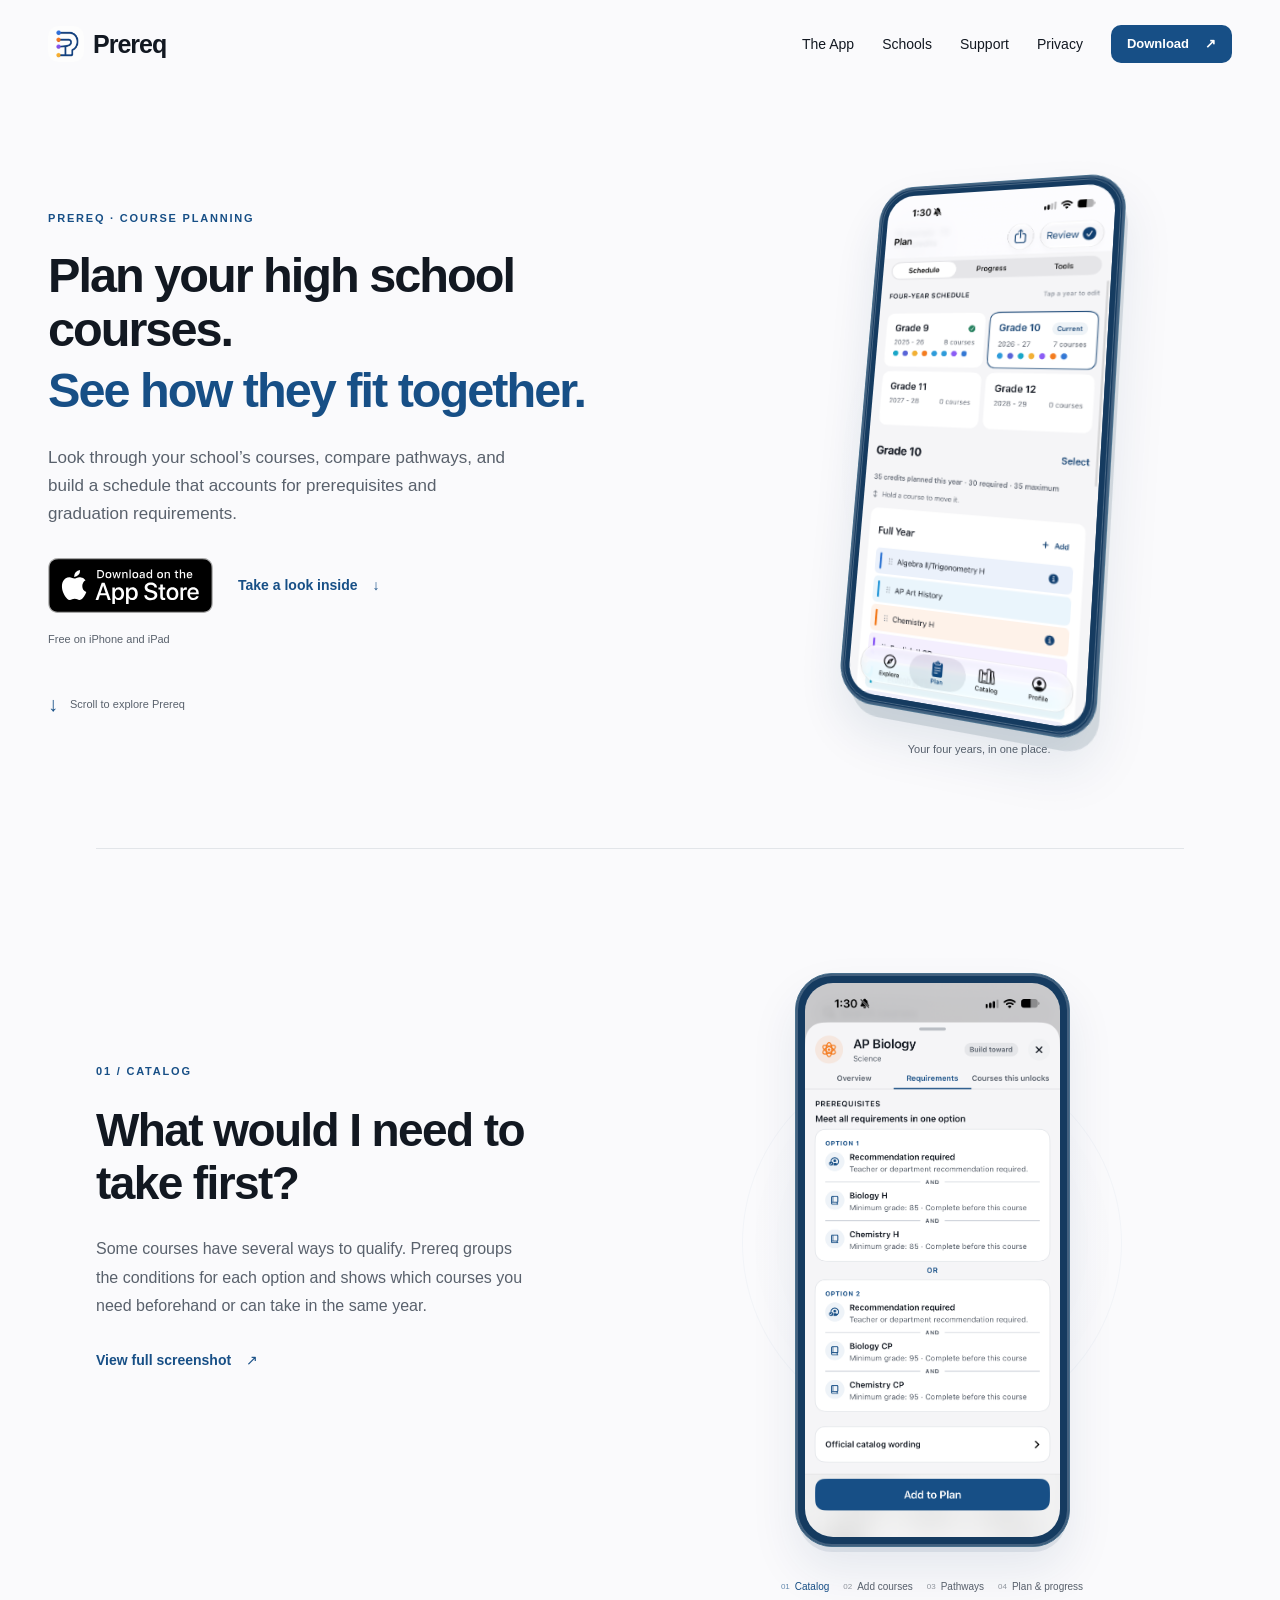
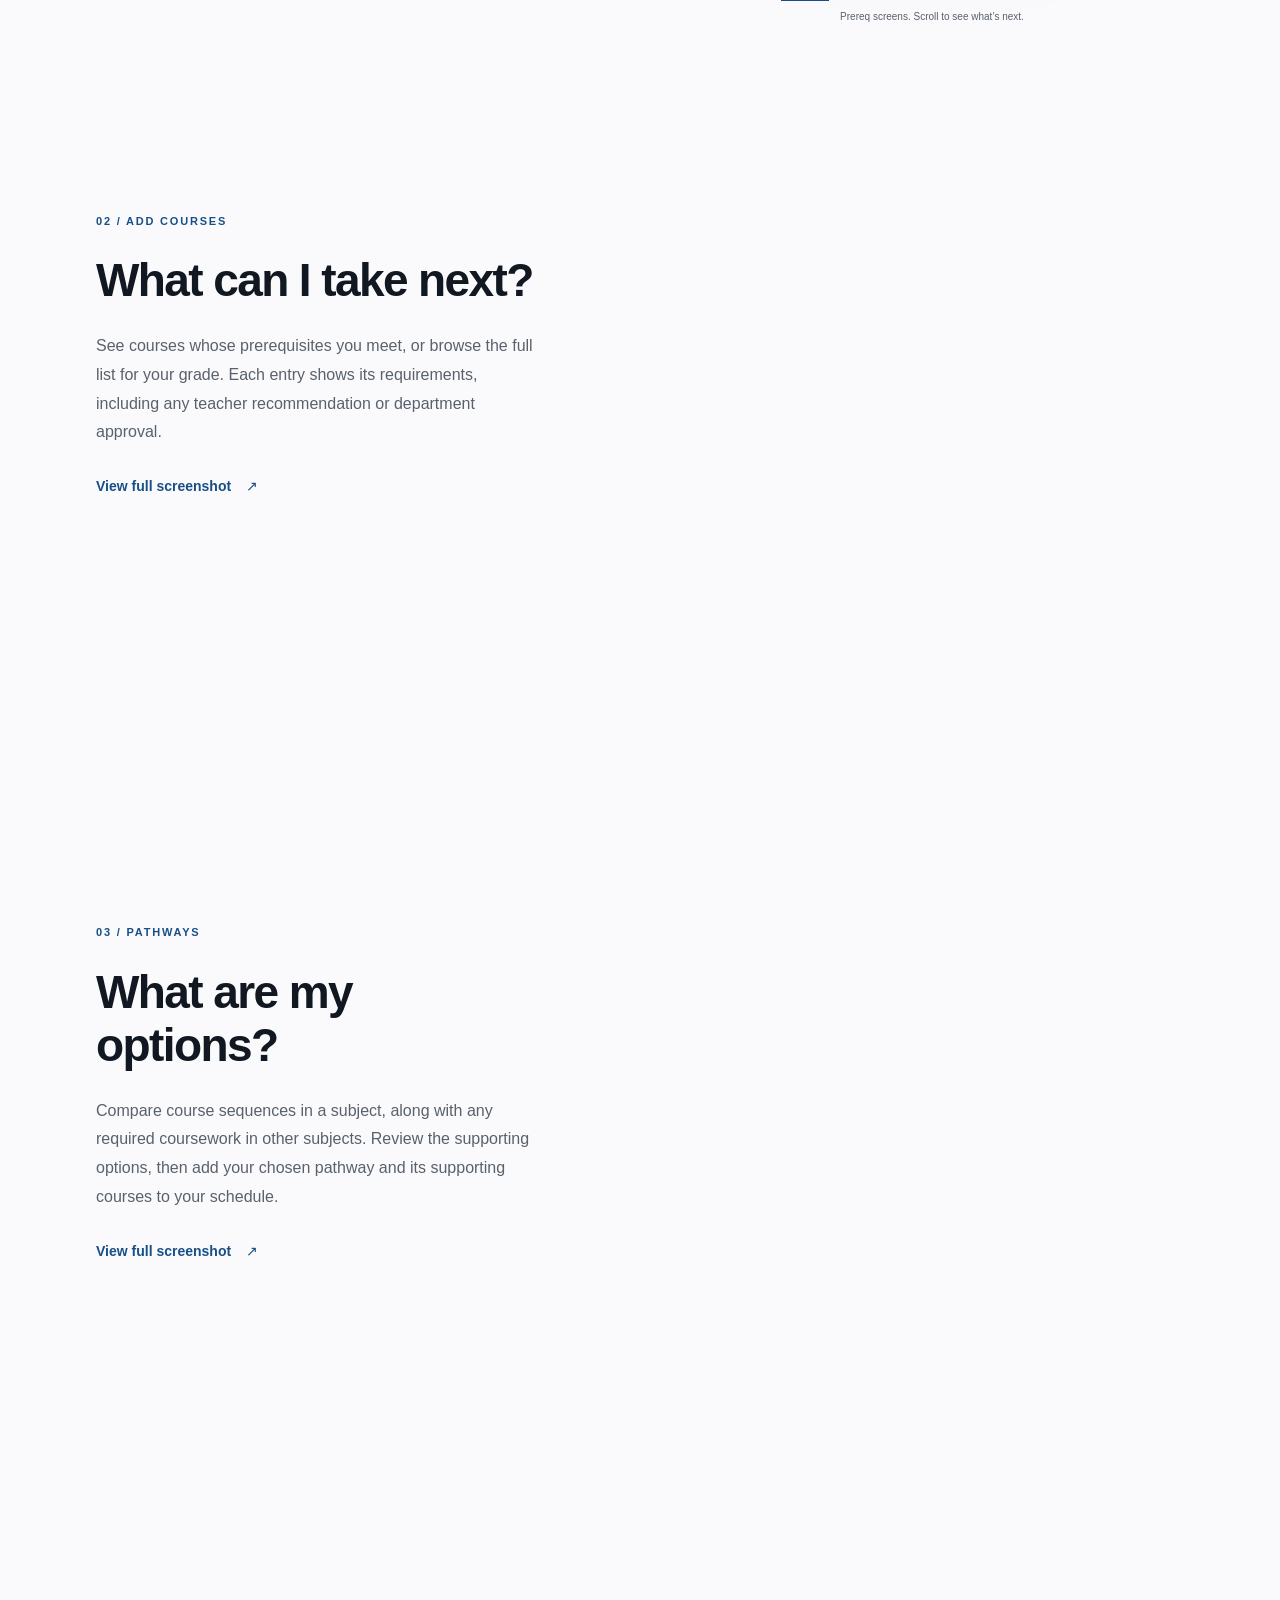
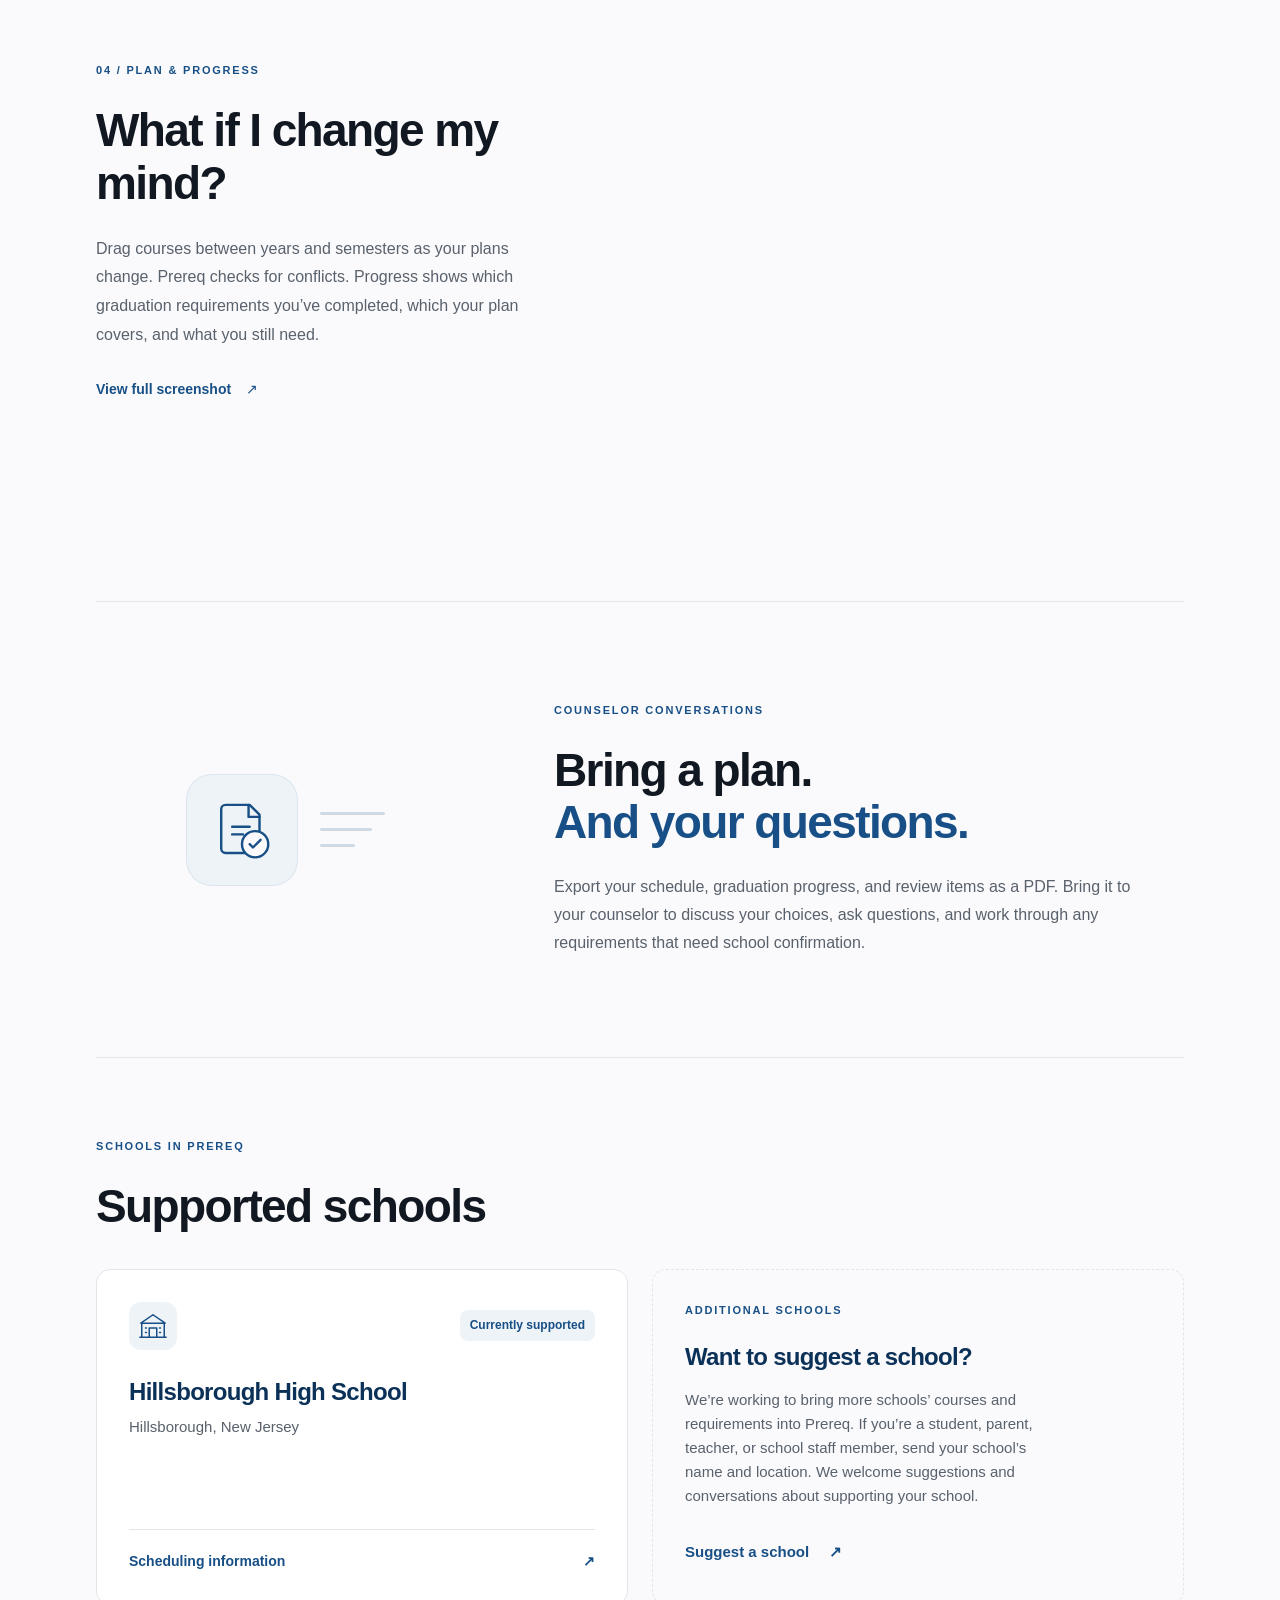
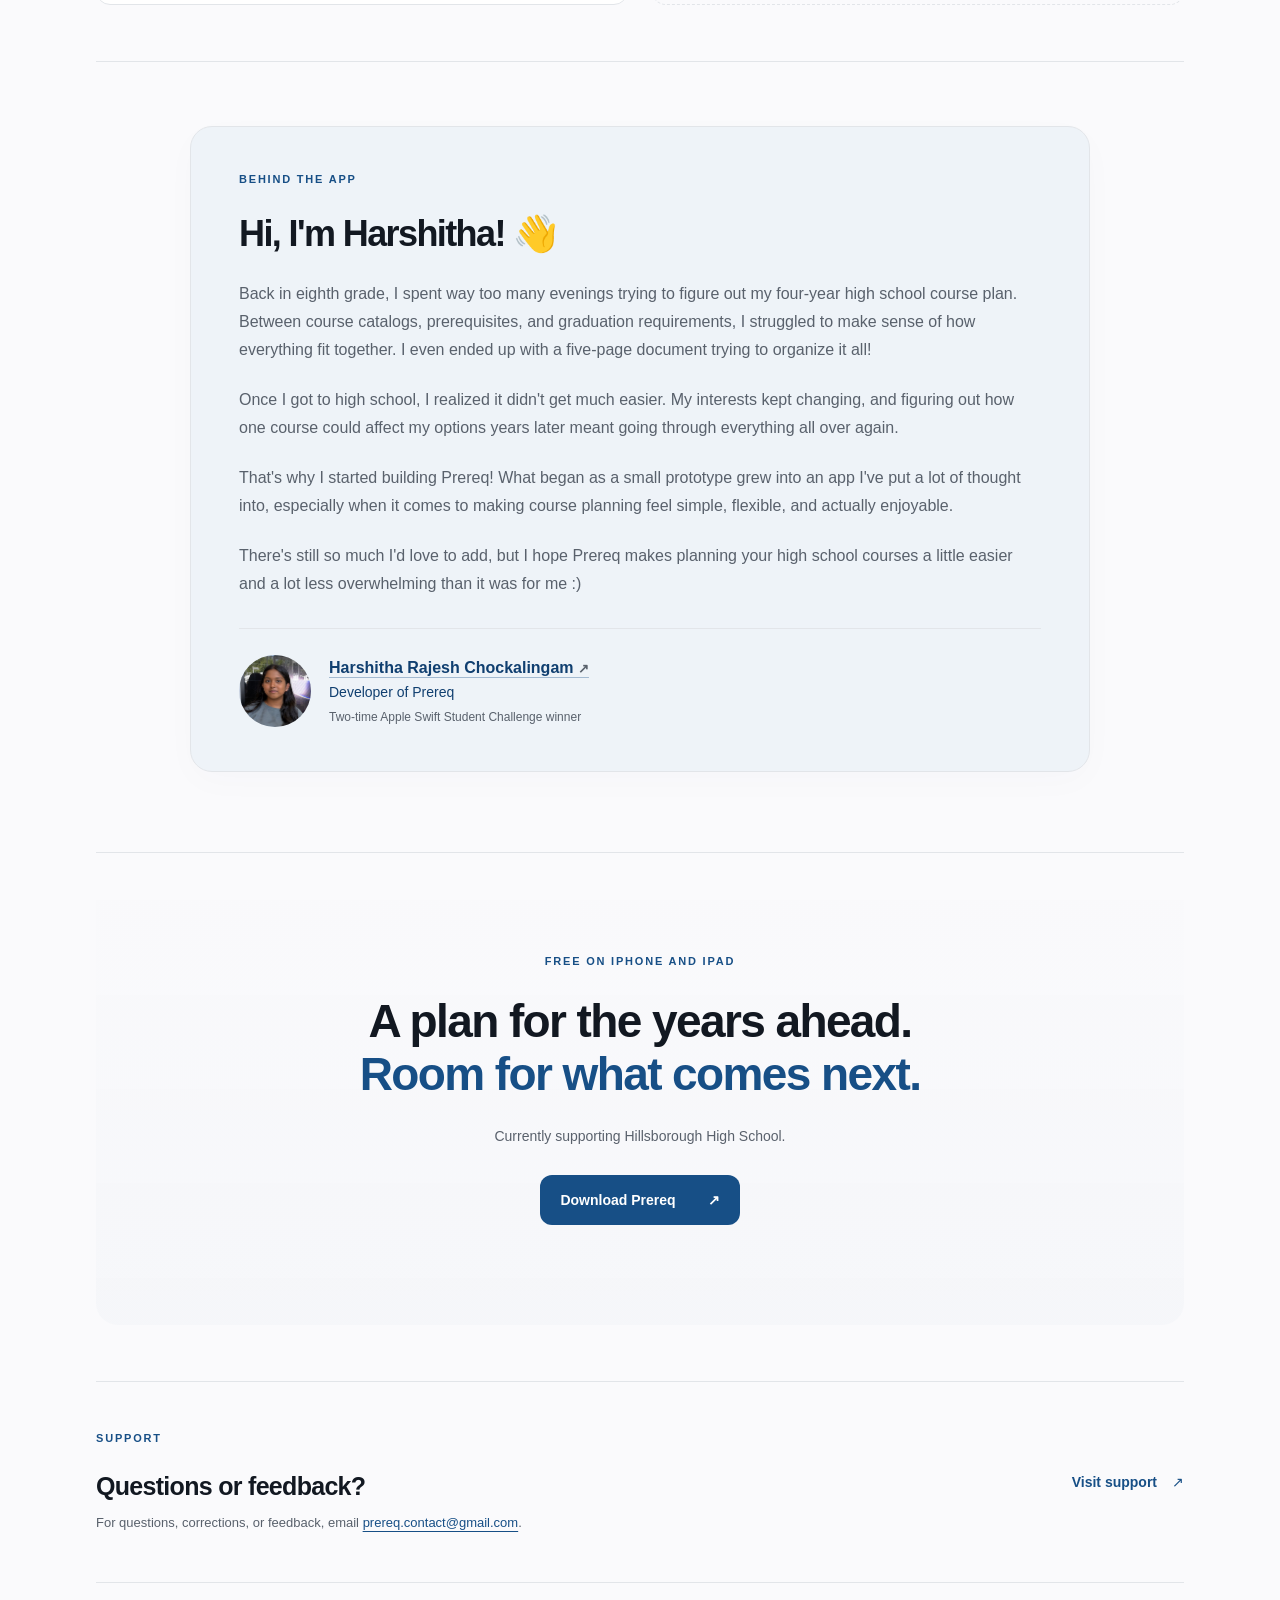
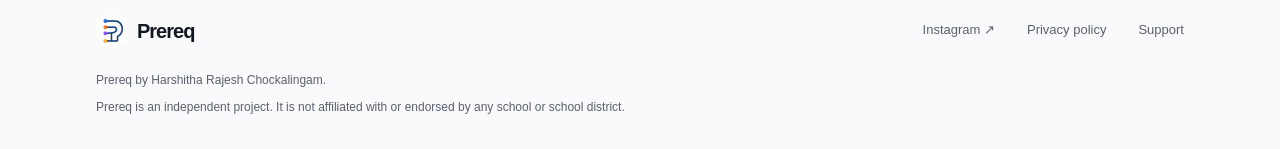
==== commit c1e44f11: "Add Instagram link to homepage footer" ====
--- a/index.html
+++ b/index.html
@@ -14,4 +14,4 @@
 <p>There's still so much I'd love to add, but I hope Prereq makes planning your high school courses a little easier and a lot less overwhelming than it was for me :)</p>
 </div>
 <div class="creator-signoff"><div class="creator-avatar"><img src="/images/harshitha.jpg" alt="Harshitha, developer of Prereq" width="964" height="1000" loading="lazy" decoding="async"></div><div><p class="creator-name"><a class="creator-profile-link" href="https://www.linkedin.com/in/harshitha-rajesh-chockalingam/" target="_blank" rel="noopener noreferrer" aria-label="Harshitha Rajesh Chockalingam on LinkedIn (opens in a new tab)">Harshitha Rajesh Chockalingam&nbsp;<span aria-hidden="true">↗</span></a></p><p class="creator-role">Developer of Prereq</p><p class="creator-role creator-recognition">Two-time Apple Swift Student Challenge winner</p></div></div>
-</section></div><section class="closing section-space"><p class="eyebrow">Free on iPhone and iPad</p><h2>A plan for the years ahead.<br><em>Room for what comes next.</em></h2><p>Currently supporting Hillsborough High School.</p><a class="primary-link" href="https://apps.apple.com/app/id6805368096">Download Prereq <span aria-hidden="true">↗</span></a></section><section class="home-support"><div><p class="eyebrow">Support</p><h2>Questions or feedback?</h2><p>For questions, corrections, or feedback, email <a href="mailto:prereq.contact@gmail.com">prereq.contact@gmail.com</a>.</p></div><a class="text-link" href="/support/">Visit support <span aria-hidden="true">↗</span></a></section><footer><div class="footer-heading"><a class="brand" href="/"><img src="/icon.png" alt="" width="32" height="32">Prereq</a><nav aria-label="Footer"><a href="/privacy/">Privacy policy</a><a href="/support/">Support</a></nav></div><p>Prereq by Harshitha Rajesh Chockalingam.</p><p>Prereq is an independent project. It is not affiliated with or endorsed by any school or school district.</p></footer></div></main></div></body></html>+</section></div><section class="closing section-space"><p class="eyebrow">Free on iPhone and iPad</p><h2>A plan for the years ahead.<br><em>Room for what comes next.</em></h2><p>Currently supporting Hillsborough High School.</p><a class="primary-link" href="https://apps.apple.com/app/id6805368096">Download Prereq <span aria-hidden="true">↗</span></a></section><section class="home-support"><div><p class="eyebrow">Support</p><h2>Questions or feedback?</h2><p>For questions, corrections, or feedback, email <a href="mailto:prereq.contact@gmail.com">prereq.contact@gmail.com</a>.</p></div><a class="text-link" href="/support/">Visit support <span aria-hidden="true">↗</span></a></section><footer><div class="footer-heading"><a class="brand" href="/"><img src="/icon.png" alt="" width="32" height="32">Prereq</a><nav aria-label="Footer"><a href="https://www.instagram.com/prereq.app/" target="_blank" rel="noopener noreferrer" aria-label="Prereq on Instagram (opens in a new tab)">Instagram <span aria-hidden="true">↗</span></a><a href="/privacy/">Privacy policy</a><a href="/support/">Support</a></nav></div><p>Prereq by Harshitha Rajesh Chockalingam.</p><p>Prereq is an independent project. It is not affiliated with or endorsed by any school or school district.</p></footer></div></main></div></body></html>
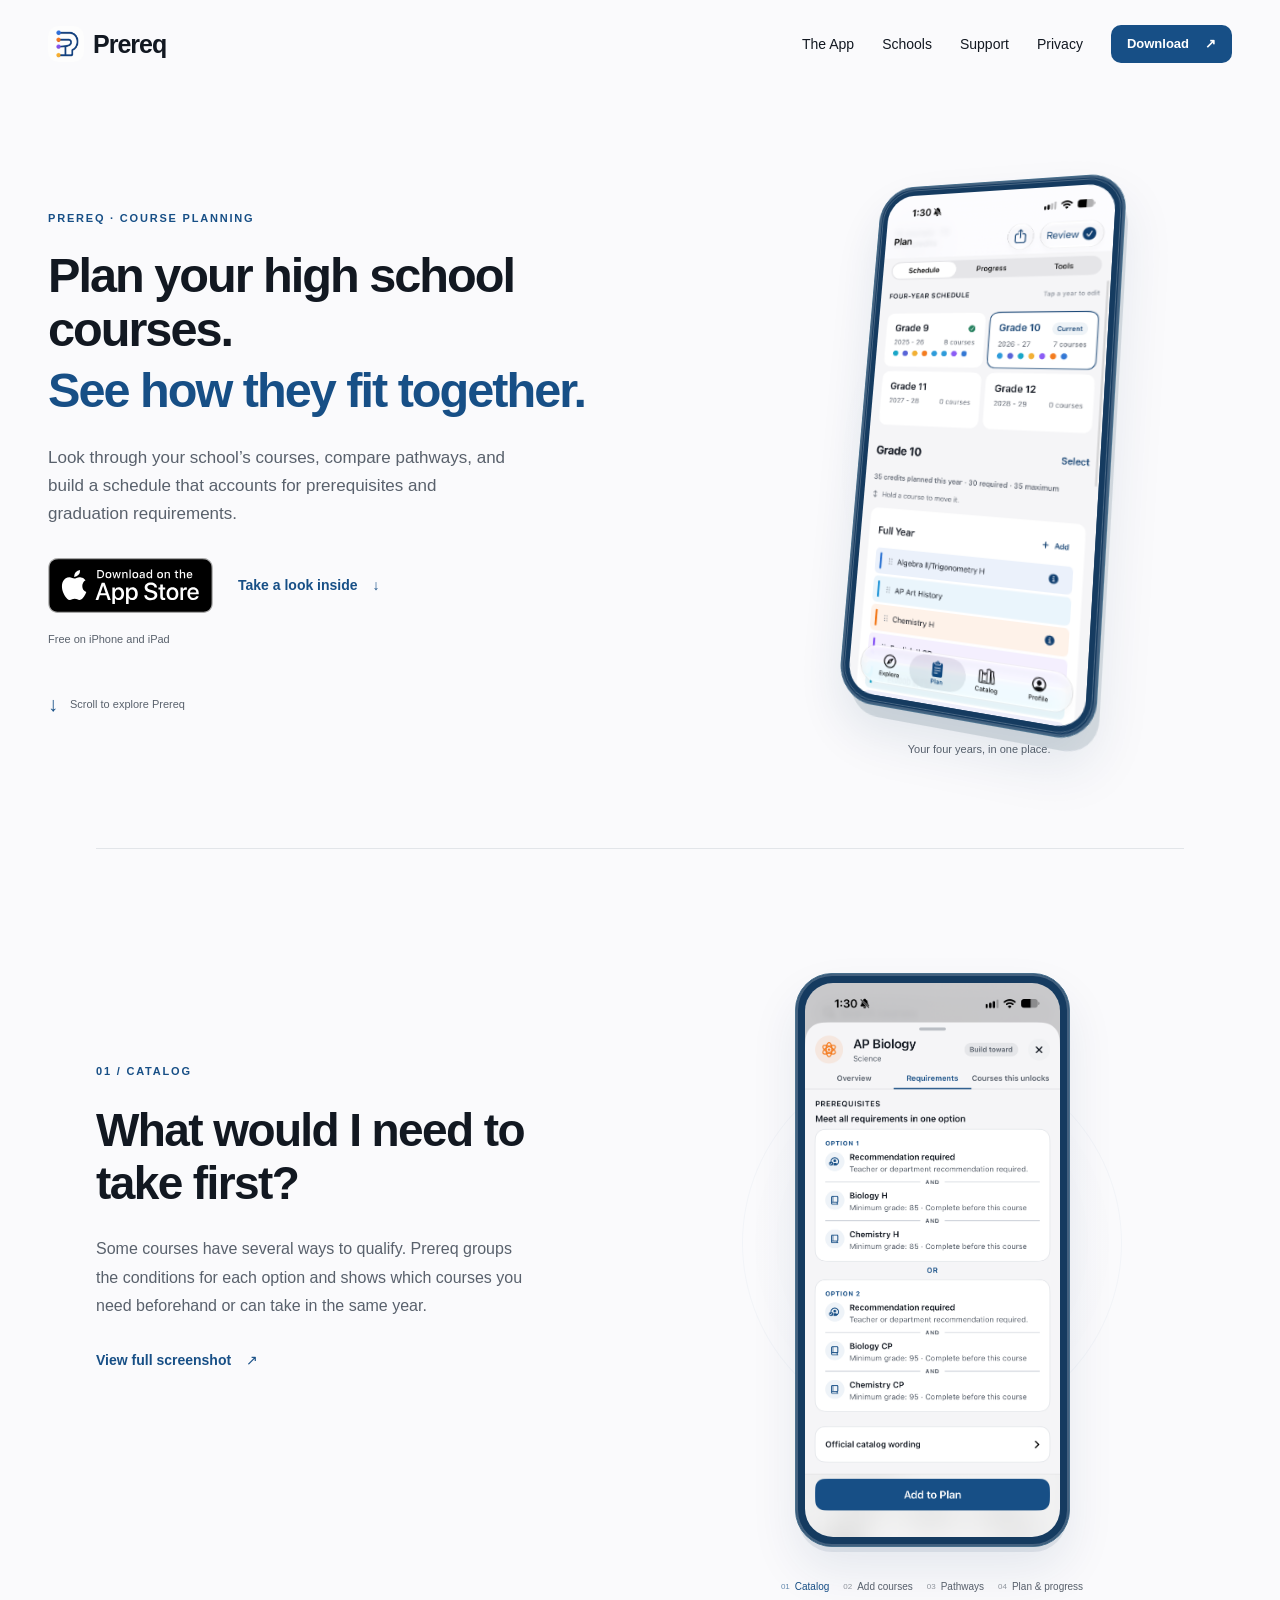
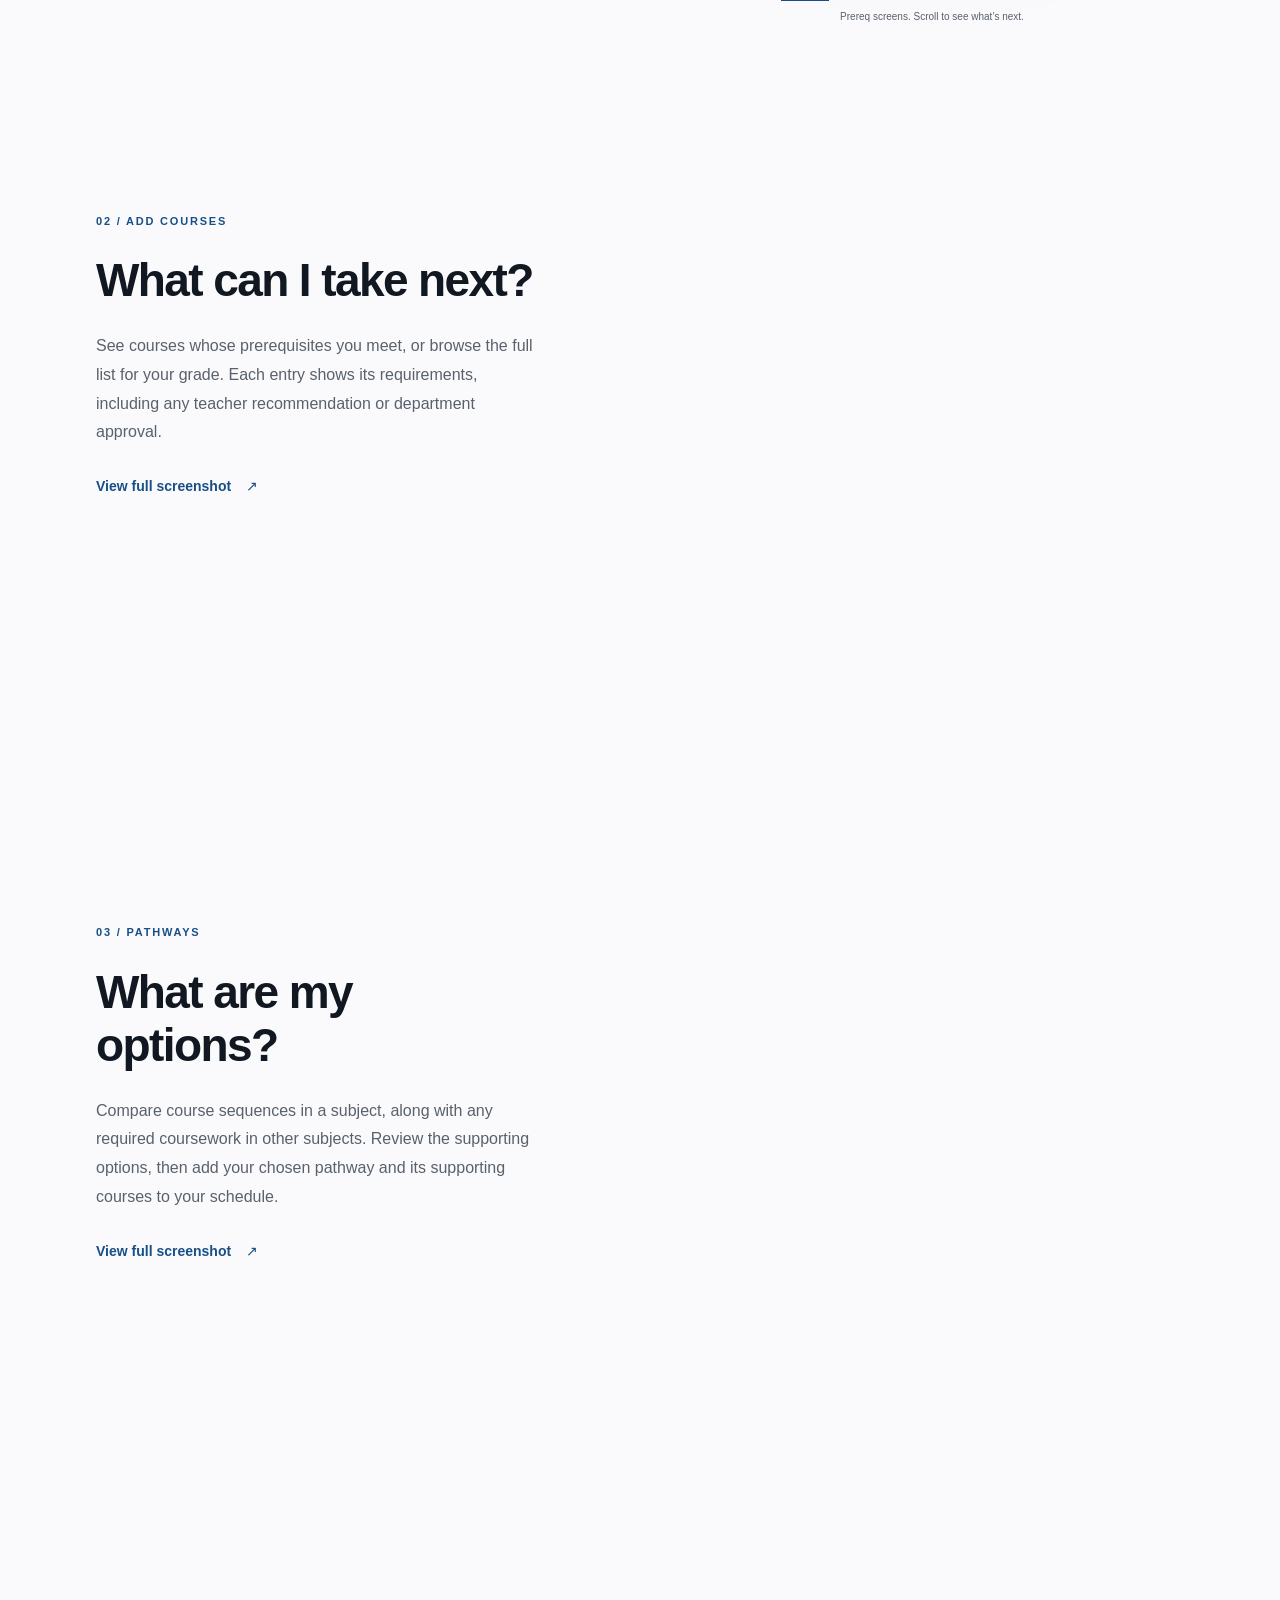
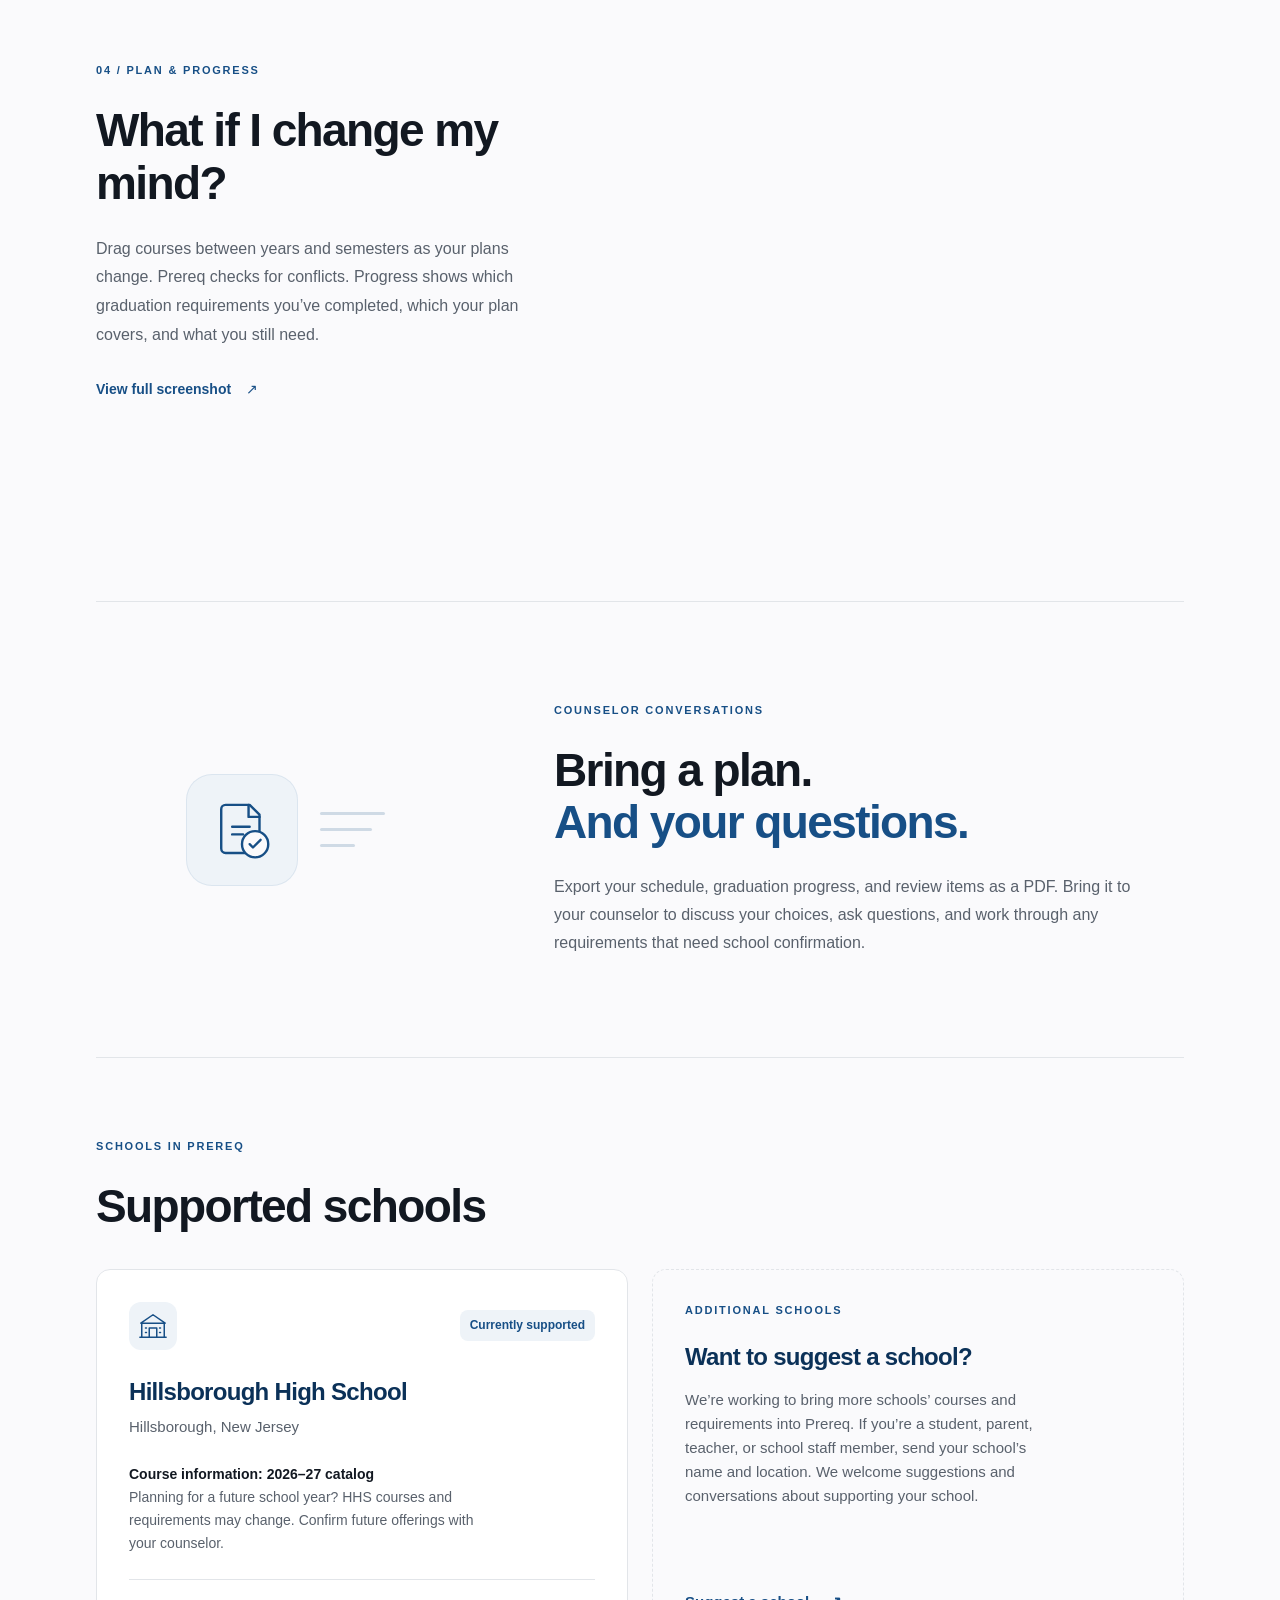
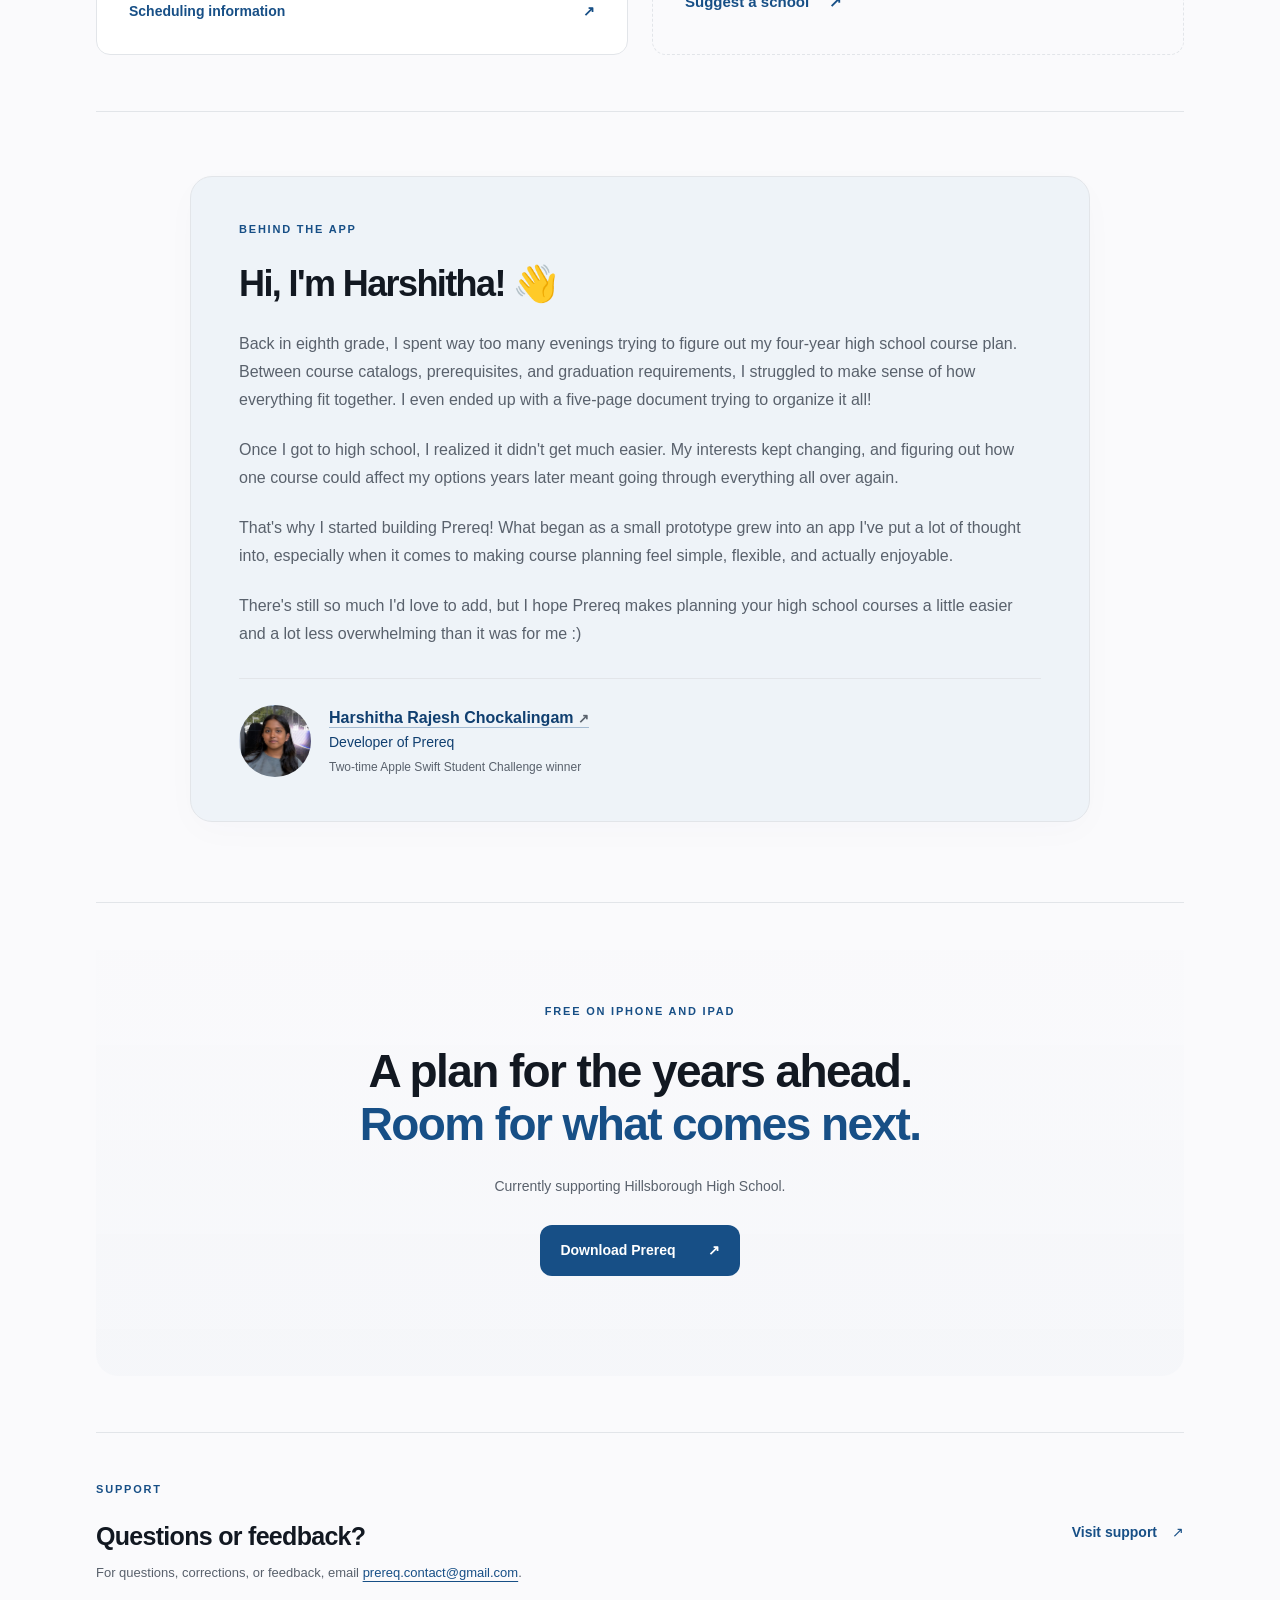
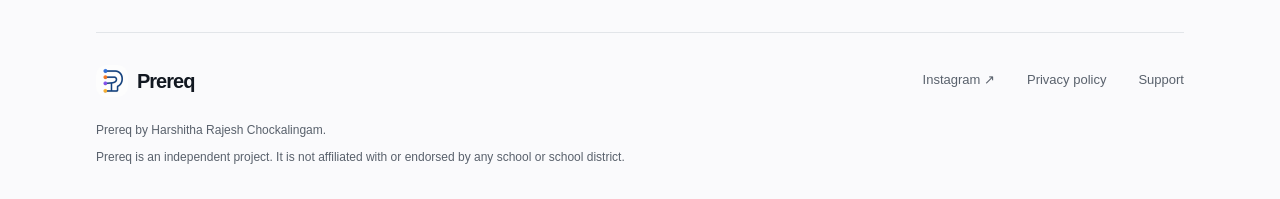
==== commit c9ad38b4: "Clarify HHS catalog year for future course planning" ====
--- a/index.html
+++ b/index.html
@@ -1,7 +1,7 @@
-<!doctype html><html lang="en"><head><meta charset="utf-8"><meta name="viewport" content="width=device-width, initial-scale=1"><meta name="description" content="Explore high school courses, compare pathways, and build a four-year schedule with prerequisite checks and graduation tracking."><meta name="theme-color" content="#FAFAFC"><title>Prereq | High school course planning</title><link rel="icon" href="/icon.png"><link rel="stylesheet" href="/style.css?v=12"><link rel="stylesheet" href="/home.css?v=9"><link rel="stylesheet" href="/editorial.css?v=11"><script src="/editorial.js?v=11" defer></script></head><body class="homepage editorial-preview"><a class="skip" href="#main">Skip to content</a><div class="site-shell"><header><a class="brand" href="/"><img src="/icon.png" alt="" width="36" height="36">Prereq</a><nav aria-label="Main navigation"><a href="#the-app">The App</a><a href="#schools">Schools</a><a href="/support/">Support</a><a href="/privacy/">Privacy</a></nav><a class="header-download" href="https://apps.apple.com/app/id6805368096">Download <span aria-hidden="true">↗</span></a></header><main id="main"><section class="hero scroll-hero" aria-labelledby="hero-title"><div class="hero-content"><p class="eyebrow">Prereq · Course planning</p><h1 id="hero-title">Plan your high school courses.<br><span>See how they fit together.</span></h1><p class="hero-lead">Look through your school’s courses, compare pathways, and build a schedule that accounts for prerequisites and graduation requirements.</p><div class="hero-actions"><a class="app-store-badge" href="https://apps.apple.com/app/id6805368096"><img src="/images/download-on-app-store.svg" alt="Download on the App Store" width="165" height="55"></a><a class="text-link" href="#the-app">Take a look inside <span aria-hidden="true">↓</span></a></div><p class="availability">Free on iPhone and iPad</p><p class="scroll-cue"><span aria-hidden="true">↓</span> Scroll to explore Prereq</p></div><div class="hero-device-scene"><div class="device-halo" aria-hidden="true"></div><a class="device-frame hero-device" href="/screenshots/four-year-plan.png" target="_blank" rel="noopener" aria-label="View the full four-year plan screenshot"><div class="device-edge" aria-hidden="true"></div><img src="/screenshots/four-year-plan.png" width="1206" height="2622" alt="Prereq's four-year schedule and Grade 10 course plan"></a><p class="device-caption">Your four years, in one place.</p></div></section><div id="the-app" class="content-wrap"><section class="scroll-showcase" aria-label="Explore Prereq as you scroll"><div class="scroll-steps"><article class="scroll-step" id="app-step-0" data-step="0"><div class="step-copy"><p class="eyebrow">01 / Catalog</p><h2>What would I need to take first?</h2><p>Some courses have several ways to qualify. Prereq groups the conditions for each option and shows which courses you need beforehand or can take in the same year.</p><a class="text-link" href="/screenshots/requirements.png" target="_blank" rel="noopener">View full screenshot <span aria-hidden="true">↗</span></a></div><a class="mobile-device device-frame" href="/screenshots/requirements.png" target="_blank" rel="noopener" aria-label="View full Catalog screenshot"><img src="/screenshots/requirements.png" alt="AP Biology requirements showing alternative prerequisite options, minimum grades, and teacher recommendations." width="1206" height="2622" loading="lazy"></a></article><article class="scroll-step" id="app-step-1" data-step="1"><div class="step-copy"><p class="eyebrow">02 / Add courses</p><h2>What can I take next?</h2><p>See courses whose prerequisites you meet, or browse the full list for your grade. Each entry shows its requirements, including any teacher recommendation or department approval.</p><a class="text-link" href="/screenshots/add-course.png" target="_blank" rel="noopener">View full screenshot <span aria-hidden="true">↗</span></a></div><a class="mobile-device device-frame" href="/screenshots/add-course.png" target="_blank" rel="noopener" aria-label="View full Add courses screenshot"><img src="/screenshots/add-course.png" alt="Add Course screen with Prereqs met and Grade 10 courses filters, subject selection, and course results." width="1206" height="2622" loading="lazy"></a></article><article class="scroll-step" id="app-step-2" data-step="2"><div class="step-copy"><p class="eyebrow">03 / Pathways</p><h2>What are my options?</h2><p>Compare course sequences in a subject, along with any required coursework in other subjects. Review the supporting options, then add your chosen pathway and its supporting courses to your schedule.</p><a class="text-link" href="/screenshots/pathways.png" target="_blank" rel="noopener">View full screenshot <span aria-hidden="true">↗</span></a></div><a class="mobile-device device-frame" href="/screenshots/pathways.png" target="_blank" rel="noopener" aria-label="View full Pathways screenshot"><img src="/screenshots/pathways.png" alt="Science pathway across grades 10 to 12, with course notes, supporting options, and a control for comparing eleven paths." width="1206" height="2622" loading="lazy"></a></article><article class="scroll-step" id="app-step-3" data-step="3"><div class="step-copy"><p class="eyebrow">04 / Plan & progress</p><h2>What if I change my mind?</h2><p>Drag courses between years and semesters as your plans change. Prereq checks for conflicts. Progress shows which graduation requirements you’ve completed, which your plan covers, and what you still need.</p><a class="text-link" href="/screenshots/four-year-plan.png" target="_blank" rel="noopener">View full screenshot <span aria-hidden="true">↗</span></a></div><a class="mobile-device device-frame" href="/screenshots/four-year-plan.png" target="_blank" rel="noopener" aria-label="View full Plan & progress screenshot"><img src="/screenshots/four-year-plan.png" alt="Four-year schedule with grade cards and a Grade 10 plan showing annual credits and planned courses." width="1206" height="2622" loading="lazy"></a></article></div><div class="sticky-device-stage"><div class="sticky-inner"><div class="stage-wash" aria-hidden="true"></div><div class="device-frame story-device"><img class="device-screen is-active" data-screen="0" src="/screenshots/requirements.png" alt="AP Biology requirements showing alternative prerequisite options, minimum grades, and teacher recommendations." width="1206" height="2622"><img class="device-screen" data-screen="1" src="/screenshots/add-course.png" alt="Add Course screen with Prereqs met and Grade 10 courses filters, subject selection, and course results." width="1206" height="2622"><img class="device-screen" data-screen="2" src="/screenshots/pathways.png" alt="Science pathway across grades 10 to 12, with course notes, supporting options, and a control for comparing eleven paths." width="1206" height="2622"><img class="device-screen" data-screen="3" src="/screenshots/four-year-plan.png" alt="Four-year schedule with grade cards and a Grade 10 plan showing annual credits and planned courses." width="1206" height="2622"></div><nav class="screen-navigation" aria-label="App feature sections"><a href="#app-step-0" data-step-link="0" aria-label="Jump to Catalog" aria-current="step"><span>01</span>Catalog</a><a href="#app-step-1" data-step-link="1" aria-label="Jump to Add courses"><span>02</span>Add courses</a><a href="#app-step-2" data-step-link="2" aria-label="Jump to Pathways"><span>03</span>Pathways</a><a href="#app-step-3" data-step-link="3" aria-label="Jump to Plan & progress"><span>04</span>Plan & progress</a></nav><p class="screen-caption">Prereq screens. Scroll to see what’s next.</p></div></div></section><section class="counselor-feature section-space" aria-labelledby="counselor-title"><div class="counselor-visual" aria-hidden="true"><div class="counselor-icon"><svg viewBox="0 0 64 64" fill="none" stroke="currentColor" stroke-width="2.2" stroke-linecap="round" stroke-linejoin="round"><path d="M17 9h22l9 9v35H17a4 4 0 0 1-4-4V13a4 4 0 0 1 4-4Z"/><path d="M38 9v11h10M23 29h16M23 36h10"/><circle cx="44" cy="45" r="12" fill="#fafafc"/><path d="m39 45 3 3 7-7"/></svg></div><div class="review-lines"><span></span><span></span><span></span></div></div><div><p class="eyebrow">Counselor conversations</p><h2 id="counselor-title">Bring a plan.<br><em>And your questions.</em></h2><p>Export your schedule, graduation progress, and review items as a PDF. Bring it to your counselor to discuss your choices, ask questions, and work through any requirements that need school confirmation.</p></div></section><section id="schools" class="schools-section" aria-labelledby="schools-title">
+<!doctype html><html lang="en"><head><meta charset="utf-8"><meta name="viewport" content="width=device-width, initial-scale=1"><meta name="description" content="Explore high school courses, compare pathways, and build a four-year schedule with prerequisite checks and graduation tracking."><meta name="theme-color" content="#FAFAFC"><title>Prereq | High school course planning</title><link rel="icon" href="/icon.png"><link rel="stylesheet" href="/style.css?v=12"><link rel="stylesheet" href="/home.css?v=10"><link rel="stylesheet" href="/editorial.css?v=11"><script src="/editorial.js?v=11" defer></script></head><body class="homepage editorial-preview"><a class="skip" href="#main">Skip to content</a><div class="site-shell"><header><a class="brand" href="/"><img src="/icon.png" alt="" width="36" height="36">Prereq</a><nav aria-label="Main navigation"><a href="#the-app">The App</a><a href="#schools">Schools</a><a href="/support/">Support</a><a href="/privacy/">Privacy</a></nav><a class="header-download" href="https://apps.apple.com/app/id6805368096">Download <span aria-hidden="true">↗</span></a></header><main id="main"><section class="hero scroll-hero" aria-labelledby="hero-title"><div class="hero-content"><p class="eyebrow">Prereq · Course planning</p><h1 id="hero-title">Plan your high school courses.<br><span>See how they fit together.</span></h1><p class="hero-lead">Look through your school’s courses, compare pathways, and build a schedule that accounts for prerequisites and graduation requirements.</p><div class="hero-actions"><a class="app-store-badge" href="https://apps.apple.com/app/id6805368096"><img src="/images/download-on-app-store.svg" alt="Download on the App Store" width="165" height="55"></a><a class="text-link" href="#the-app">Take a look inside <span aria-hidden="true">↓</span></a></div><p class="availability">Free on iPhone and iPad</p><p class="scroll-cue"><span aria-hidden="true">↓</span> Scroll to explore Prereq</p></div><div class="hero-device-scene"><div class="device-halo" aria-hidden="true"></div><a class="device-frame hero-device" href="/screenshots/four-year-plan.png" target="_blank" rel="noopener" aria-label="View the full four-year plan screenshot"><div class="device-edge" aria-hidden="true"></div><img src="/screenshots/four-year-plan.png" width="1206" height="2622" alt="Prereq's four-year schedule and Grade 10 course plan"></a><p class="device-caption">Your four years, in one place.</p></div></section><div id="the-app" class="content-wrap"><section class="scroll-showcase" aria-label="Explore Prereq as you scroll"><div class="scroll-steps"><article class="scroll-step" id="app-step-0" data-step="0"><div class="step-copy"><p class="eyebrow">01 / Catalog</p><h2>What would I need to take first?</h2><p>Some courses have several ways to qualify. Prereq groups the conditions for each option and shows which courses you need beforehand or can take in the same year.</p><a class="text-link" href="/screenshots/requirements.png" target="_blank" rel="noopener">View full screenshot <span aria-hidden="true">↗</span></a></div><a class="mobile-device device-frame" href="/screenshots/requirements.png" target="_blank" rel="noopener" aria-label="View full Catalog screenshot"><img src="/screenshots/requirements.png" alt="AP Biology requirements showing alternative prerequisite options, minimum grades, and teacher recommendations." width="1206" height="2622" loading="lazy"></a></article><article class="scroll-step" id="app-step-1" data-step="1"><div class="step-copy"><p class="eyebrow">02 / Add courses</p><h2>What can I take next?</h2><p>See courses whose prerequisites you meet, or browse the full list for your grade. Each entry shows its requirements, including any teacher recommendation or department approval.</p><a class="text-link" href="/screenshots/add-course.png" target="_blank" rel="noopener">View full screenshot <span aria-hidden="true">↗</span></a></div><a class="mobile-device device-frame" href="/screenshots/add-course.png" target="_blank" rel="noopener" aria-label="View full Add courses screenshot"><img src="/screenshots/add-course.png" alt="Add Course screen with Prereqs met and Grade 10 courses filters, subject selection, and course results." width="1206" height="2622" loading="lazy"></a></article><article class="scroll-step" id="app-step-2" data-step="2"><div class="step-copy"><p class="eyebrow">03 / Pathways</p><h2>What are my options?</h2><p>Compare course sequences in a subject, along with any required coursework in other subjects. Review the supporting options, then add your chosen pathway and its supporting courses to your schedule.</p><a class="text-link" href="/screenshots/pathways.png" target="_blank" rel="noopener">View full screenshot <span aria-hidden="true">↗</span></a></div><a class="mobile-device device-frame" href="/screenshots/pathways.png" target="_blank" rel="noopener" aria-label="View full Pathways screenshot"><img src="/screenshots/pathways.png" alt="Science pathway across grades 10 to 12, with course notes, supporting options, and a control for comparing eleven paths." width="1206" height="2622" loading="lazy"></a></article><article class="scroll-step" id="app-step-3" data-step="3"><div class="step-copy"><p class="eyebrow">04 / Plan & progress</p><h2>What if I change my mind?</h2><p>Drag courses between years and semesters as your plans change. Prereq checks for conflicts. Progress shows which graduation requirements you’ve completed, which your plan covers, and what you still need.</p><a class="text-link" href="/screenshots/four-year-plan.png" target="_blank" rel="noopener">View full screenshot <span aria-hidden="true">↗</span></a></div><a class="mobile-device device-frame" href="/screenshots/four-year-plan.png" target="_blank" rel="noopener" aria-label="View full Plan & progress screenshot"><img src="/screenshots/four-year-plan.png" alt="Four-year schedule with grade cards and a Grade 10 plan showing annual credits and planned courses." width="1206" height="2622" loading="lazy"></a></article></div><div class="sticky-device-stage"><div class="sticky-inner"><div class="stage-wash" aria-hidden="true"></div><div class="device-frame story-device"><img class="device-screen is-active" data-screen="0" src="/screenshots/requirements.png" alt="AP Biology requirements showing alternative prerequisite options, minimum grades, and teacher recommendations." width="1206" height="2622"><img class="device-screen" data-screen="1" src="/screenshots/add-course.png" alt="Add Course screen with Prereqs met and Grade 10 courses filters, subject selection, and course results." width="1206" height="2622"><img class="device-screen" data-screen="2" src="/screenshots/pathways.png" alt="Science pathway across grades 10 to 12, with course notes, supporting options, and a control for comparing eleven paths." width="1206" height="2622"><img class="device-screen" data-screen="3" src="/screenshots/four-year-plan.png" alt="Four-year schedule with grade cards and a Grade 10 plan showing annual credits and planned courses." width="1206" height="2622"></div><nav class="screen-navigation" aria-label="App feature sections"><a href="#app-step-0" data-step-link="0" aria-label="Jump to Catalog" aria-current="step"><span>01</span>Catalog</a><a href="#app-step-1" data-step-link="1" aria-label="Jump to Add courses"><span>02</span>Add courses</a><a href="#app-step-2" data-step-link="2" aria-label="Jump to Pathways"><span>03</span>Pathways</a><a href="#app-step-3" data-step-link="3" aria-label="Jump to Plan & progress"><span>04</span>Plan & progress</a></nav><p class="screen-caption">Prereq screens. Scroll to see what’s next.</p></div></div></section><section class="counselor-feature section-space" aria-labelledby="counselor-title"><div class="counselor-visual" aria-hidden="true"><div class="counselor-icon"><svg viewBox="0 0 64 64" fill="none" stroke="currentColor" stroke-width="2.2" stroke-linecap="round" stroke-linejoin="round"><path d="M17 9h22l9 9v35H17a4 4 0 0 1-4-4V13a4 4 0 0 1 4-4Z"/><path d="M38 9v11h10M23 29h16M23 36h10"/><circle cx="44" cy="45" r="12" fill="#fafafc"/><path d="m39 45 3 3 7-7"/></svg></div><div class="review-lines"><span></span><span></span><span></span></div></div><div><p class="eyebrow">Counselor conversations</p><h2 id="counselor-title">Bring a plan.<br><em>And your questions.</em></h2><p>Export your schedule, graduation progress, and review items as a PDF. Bring it to your counselor to discuss your choices, ask questions, and work through any requirements that need school confirmation.</p></div></section><section id="schools" class="schools-section" aria-labelledby="schools-title">
 <div class="schools-heading"><div><p class="eyebrow">Schools in Prereq</p><h2 id="schools-title">Supported schools</h2></div></div>
 <div class="schools-grid">
-<article class="school-card"><div class="school-card-top"><span class="school-symbol" aria-hidden="true"><svg viewBox="0 0 32 32" fill="none" stroke="currentColor" stroke-width="1.6" stroke-linecap="round" stroke-linejoin="round"><path d="M4 28V13h24v15M3 13l13-9 13 9M12 28V18h8v10M8 18h1m14 0h1M8 23h1m14 0h1M2 28h28"/></svg></span><span class="school-status">Currently supported</span></div><h3>Hillsborough High School</h3><p class="school-location">Hillsborough, New Jersey</p><a class="school-source" href="https://sites.google.com/htps.us/programofstudies/home" target="_blank" rel="noopener" aria-label="Hillsborough High School scheduling information (opens in a new tab)">Scheduling information <span aria-hidden="true">↗</span></a></article>
+<article class="school-card"><div class="school-card-top"><span class="school-symbol" aria-hidden="true"><svg viewBox="0 0 32 32" fill="none" stroke="currentColor" stroke-width="1.6" stroke-linecap="round" stroke-linejoin="round"><path d="M4 28V13h24v15M3 13l13-9 13 9M12 28V18h8v10M8 18h1m14 0h1M8 23h1m14 0h1M2 28h28"/></svg></span><span class="school-status">Currently supported</span></div><h3>Hillsborough High School</h3><p class="school-location">Hillsborough, New Jersey</p><p class="school-catalog-note"><strong>Course information: 2026–27 catalog</strong><br>Planning for a future school year? HHS courses and requirements may change. Confirm future offerings with your counselor.</p><a class="school-source" href="https://sites.google.com/htps.us/programofstudies/home" target="_blank" rel="noopener" aria-label="Hillsborough High School scheduling information (opens in a new tab)">Scheduling information <span aria-hidden="true">↗</span></a></article>
 <article class="school-request"><p class="eyebrow">Additional schools</p><h3>Want to suggest a school?</h3><p>We’re working to bring more schools’ courses and requirements into Prereq. If you’re a student, parent, teacher, or school staff member, send your school’s name and location. We welcome suggestions and conversations about supporting your school.</p><a class="school-request-link" href="mailto:prereq.contact@gmail.com?subject=School%20suggestion">Suggest a school <span aria-hidden="true">↗</span></a></article>
 </div>
 </section><div class="creator-section"><section id="behind-the-app" class="creator-note" aria-labelledby="creator-title">
--- a/home.css
+++ b/home.css
@@ -82,3 +82,6 @@
   .download-section { flex-direction: column; align-items: flex-start; padding: 30px 26px; margin-bottom: 48px; border-radius: 18px; }
   .download-section .primary-link { max-width: 100%; font-size: 15px; gap: 12px; }
 }
+
+.homepage .school-catalog-note { margin: 0 0 24px; max-width: 48ch; color: var(--muted); font-size: 14px; line-height: 1.65; }
+.homepage .school-catalog-note strong { color: var(--ink); font-weight: 600; }
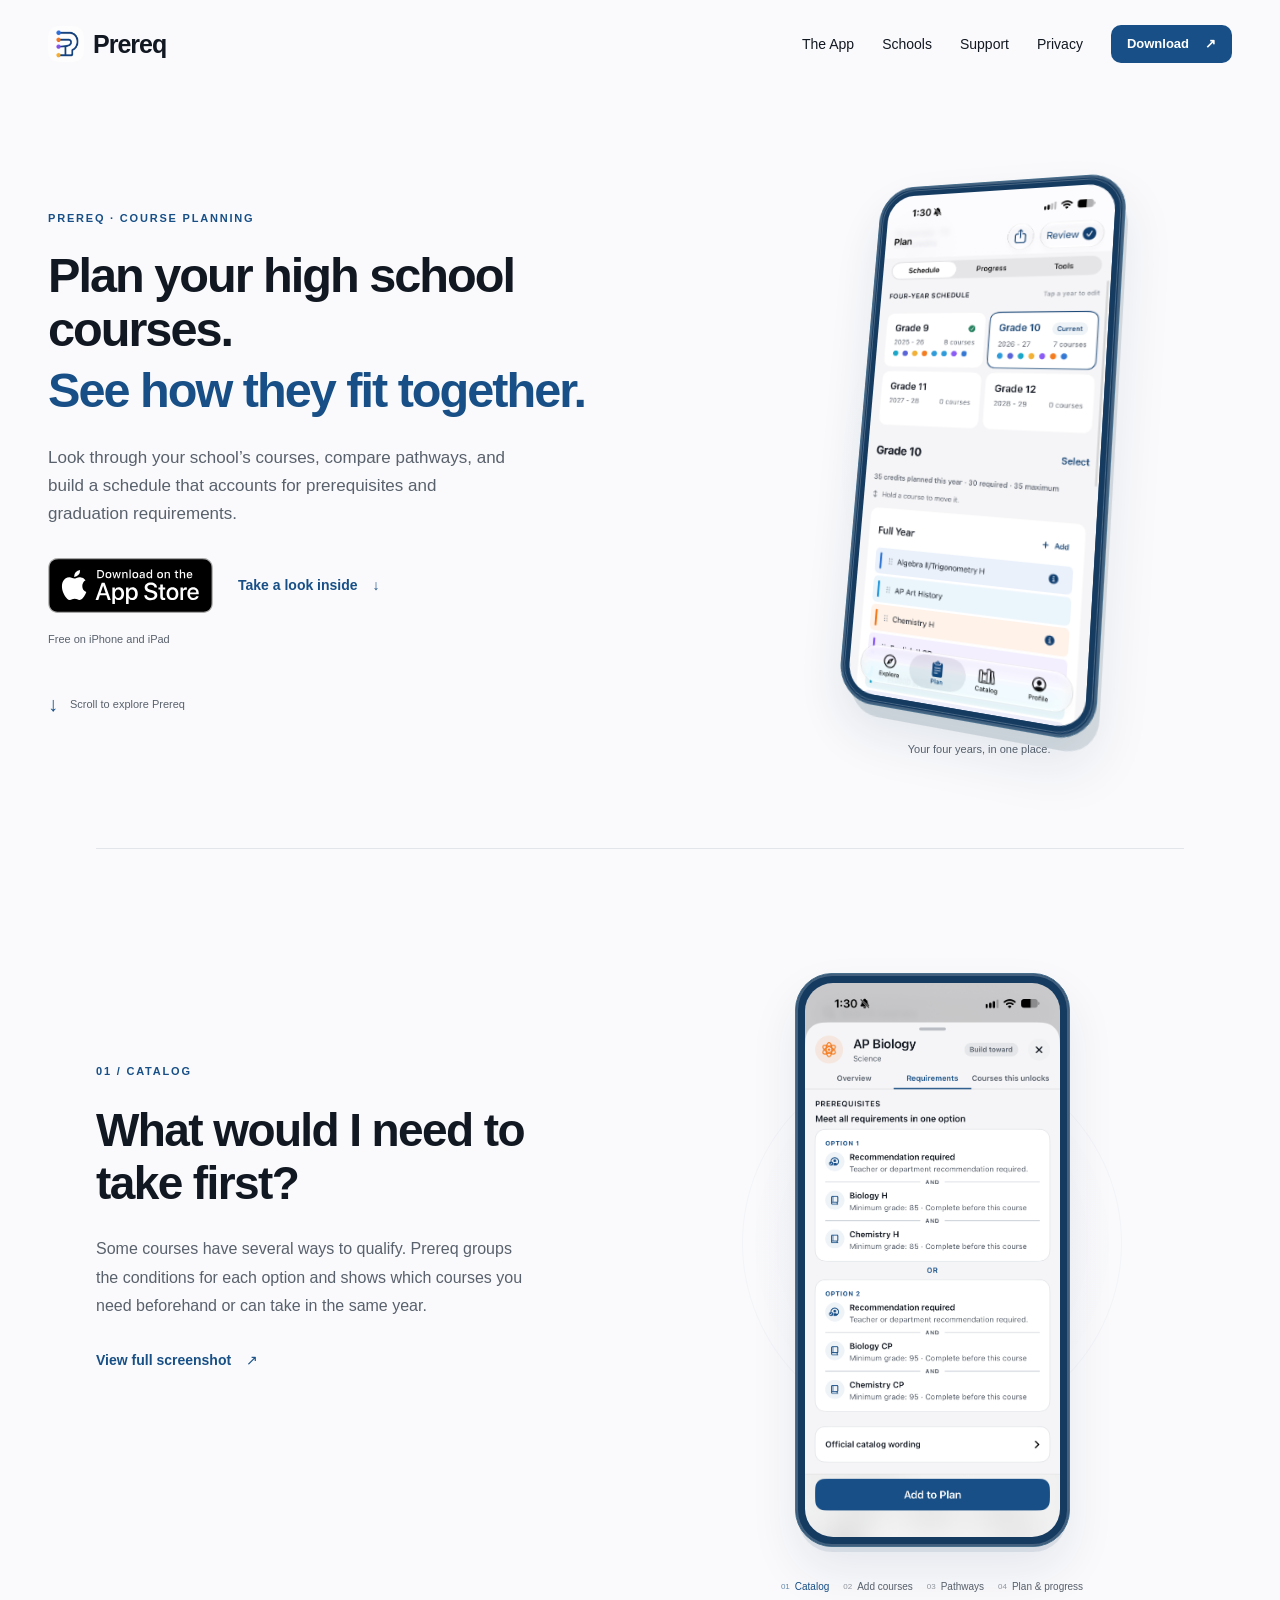
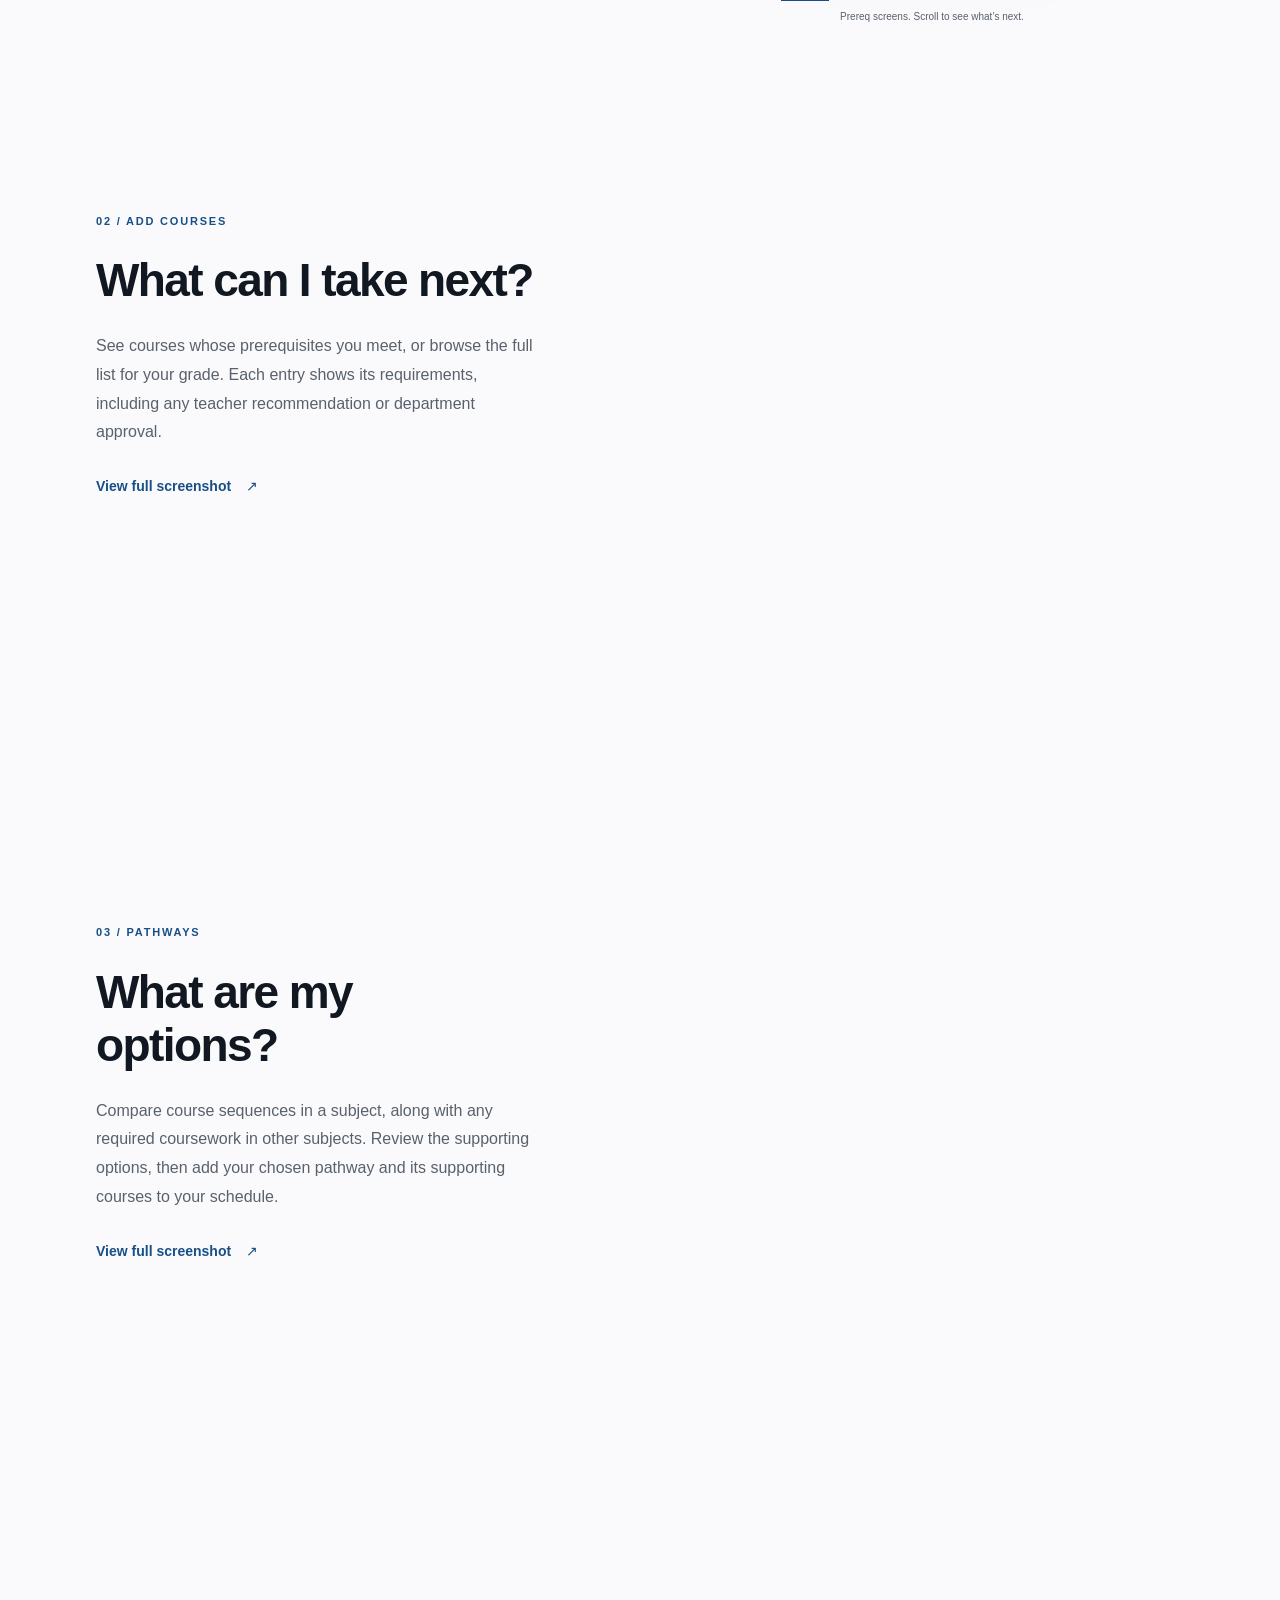
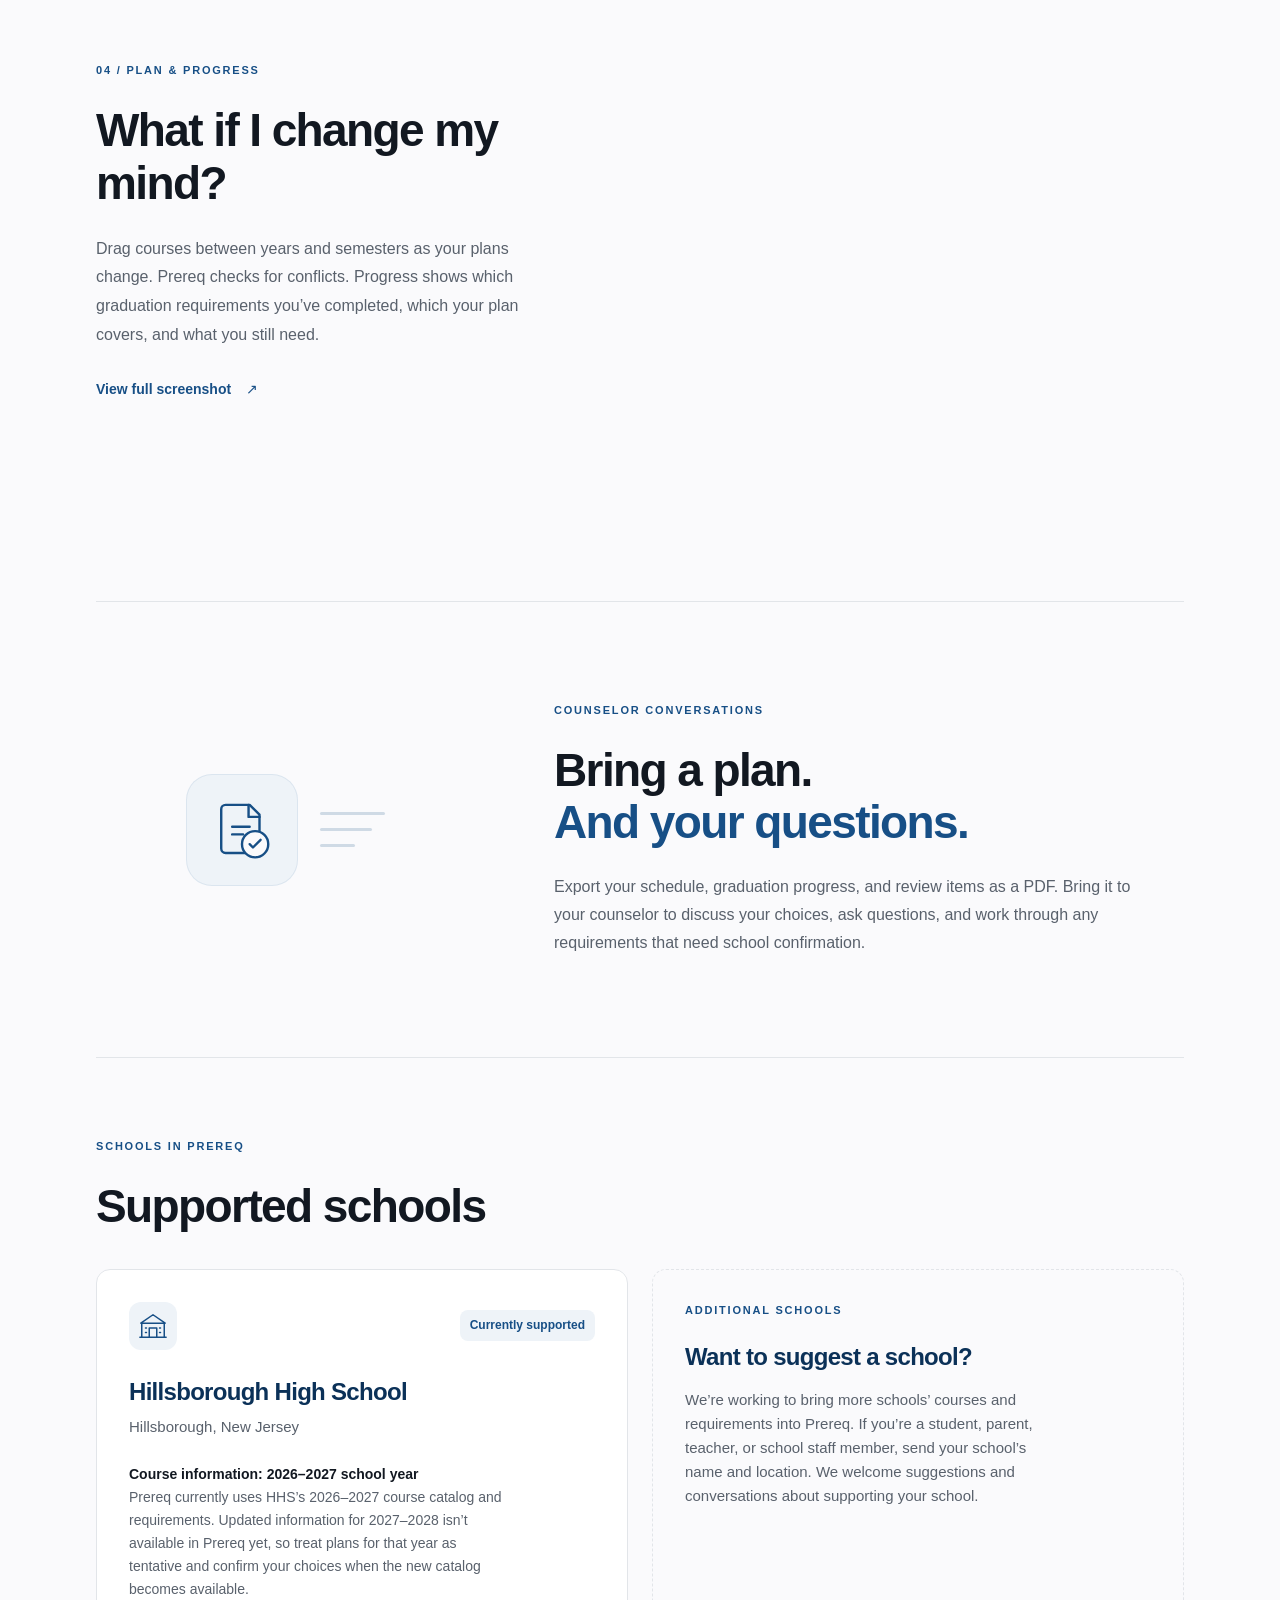
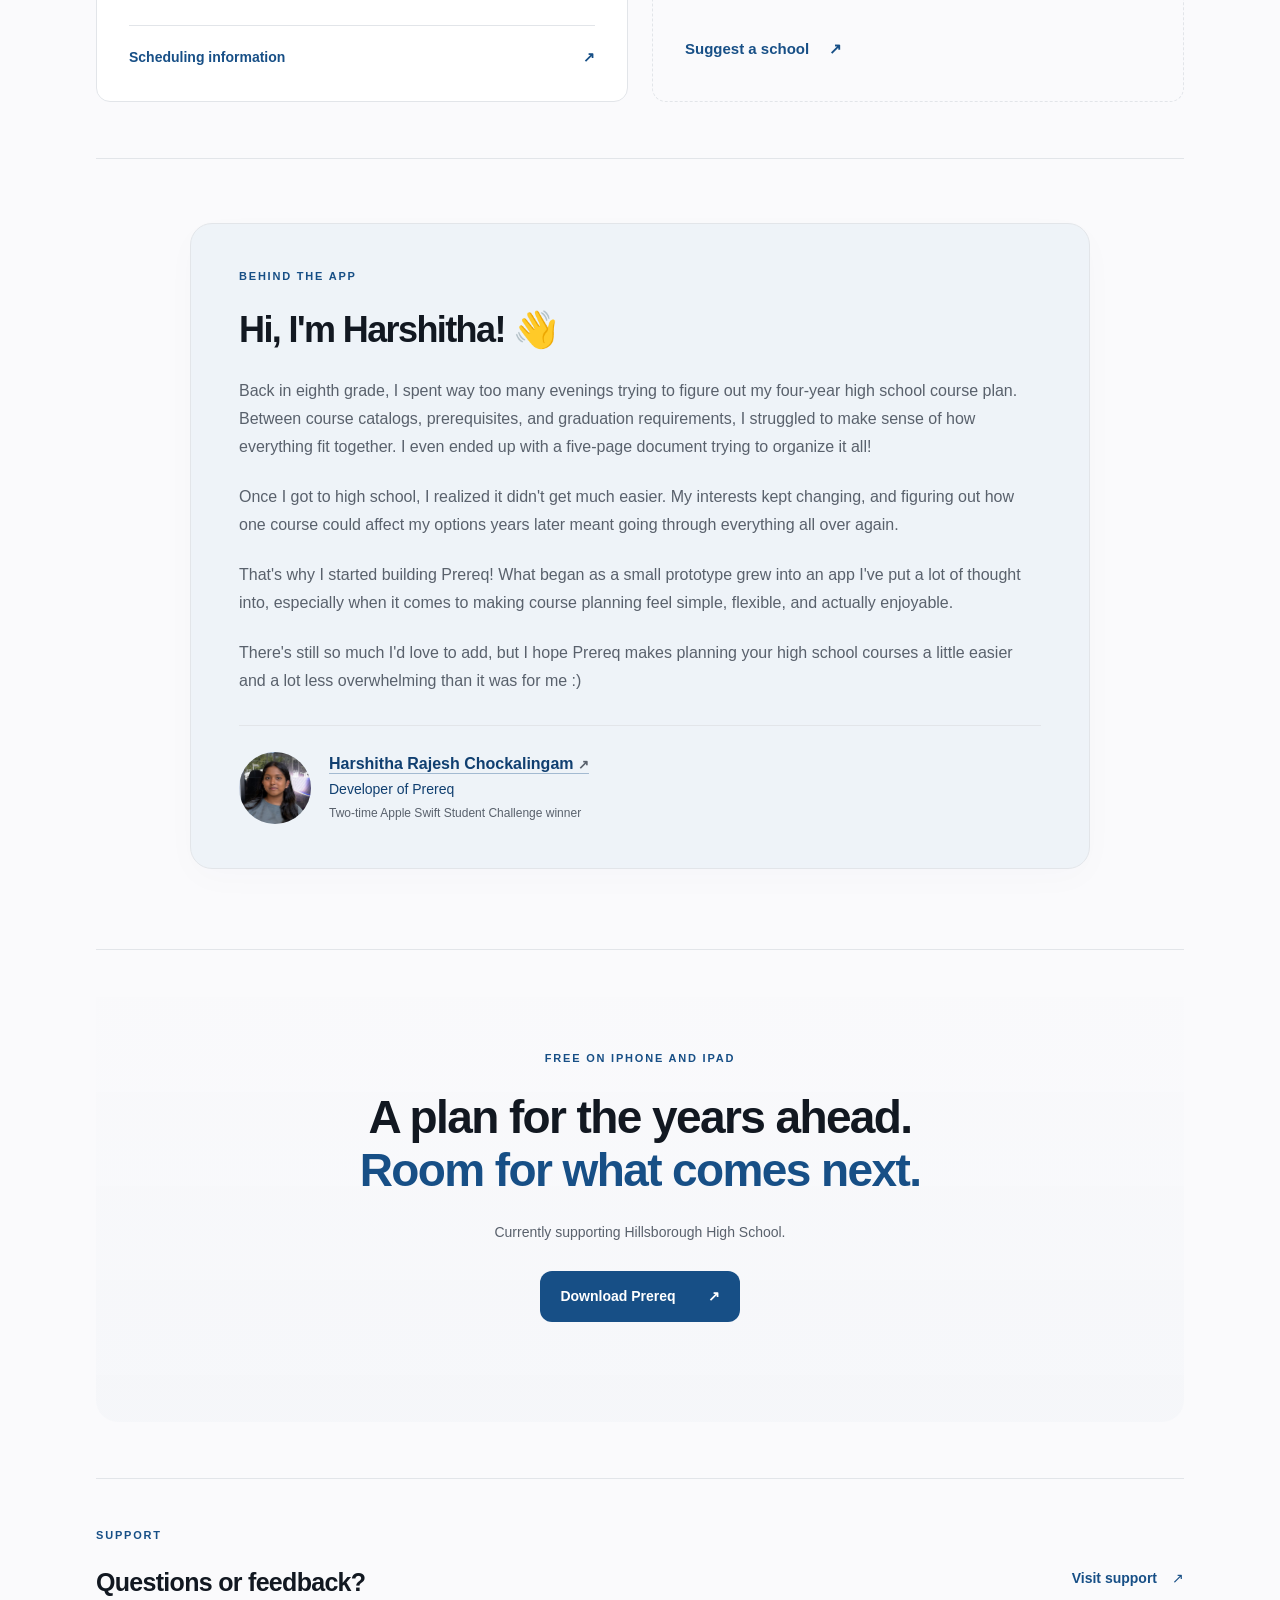
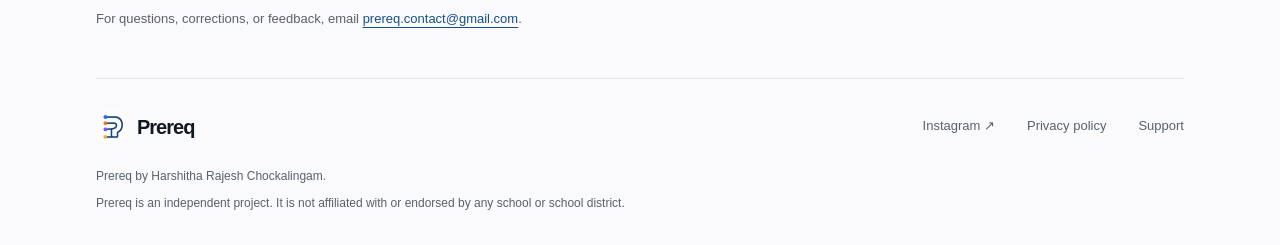
==== commit 284ddcc7: "Clarify HHS school years and tentative future plans" ====
--- a/index.html
+++ b/index.html
@@ -1,7 +1,7 @@
 <!doctype html><html lang="en"><head><meta charset="utf-8"><meta name="viewport" content="width=device-width, initial-scale=1"><meta name="description" content="Explore high school courses, compare pathways, and build a four-year schedule with prerequisite checks and graduation tracking."><meta name="theme-color" content="#FAFAFC"><title>Prereq | High school course planning</title><link rel="icon" href="/icon.png"><link rel="stylesheet" href="/style.css?v=12"><link rel="stylesheet" href="/home.css?v=10"><link rel="stylesheet" href="/editorial.css?v=11"><script src="/editorial.js?v=11" defer></script></head><body class="homepage editorial-preview"><a class="skip" href="#main">Skip to content</a><div class="site-shell"><header><a class="brand" href="/"><img src="/icon.png" alt="" width="36" height="36">Prereq</a><nav aria-label="Main navigation"><a href="#the-app">The App</a><a href="#schools">Schools</a><a href="/support/">Support</a><a href="/privacy/">Privacy</a></nav><a class="header-download" href="https://apps.apple.com/app/id6805368096">Download <span aria-hidden="true">↗</span></a></header><main id="main"><section class="hero scroll-hero" aria-labelledby="hero-title"><div class="hero-content"><p class="eyebrow">Prereq · Course planning</p><h1 id="hero-title">Plan your high school courses.<br><span>See how they fit together.</span></h1><p class="hero-lead">Look through your school’s courses, compare pathways, and build a schedule that accounts for prerequisites and graduation requirements.</p><div class="hero-actions"><a class="app-store-badge" href="https://apps.apple.com/app/id6805368096"><img src="/images/download-on-app-store.svg" alt="Download on the App Store" width="165" height="55"></a><a class="text-link" href="#the-app">Take a look inside <span aria-hidden="true">↓</span></a></div><p class="availability">Free on iPhone and iPad</p><p class="scroll-cue"><span aria-hidden="true">↓</span> Scroll to explore Prereq</p></div><div class="hero-device-scene"><div class="device-halo" aria-hidden="true"></div><a class="device-frame hero-device" href="/screenshots/four-year-plan.png" target="_blank" rel="noopener" aria-label="View the full four-year plan screenshot"><div class="device-edge" aria-hidden="true"></div><img src="/screenshots/four-year-plan.png" width="1206" height="2622" alt="Prereq's four-year schedule and Grade 10 course plan"></a><p class="device-caption">Your four years, in one place.</p></div></section><div id="the-app" class="content-wrap"><section class="scroll-showcase" aria-label="Explore Prereq as you scroll"><div class="scroll-steps"><article class="scroll-step" id="app-step-0" data-step="0"><div class="step-copy"><p class="eyebrow">01 / Catalog</p><h2>What would I need to take first?</h2><p>Some courses have several ways to qualify. Prereq groups the conditions for each option and shows which courses you need beforehand or can take in the same year.</p><a class="text-link" href="/screenshots/requirements.png" target="_blank" rel="noopener">View full screenshot <span aria-hidden="true">↗</span></a></div><a class="mobile-device device-frame" href="/screenshots/requirements.png" target="_blank" rel="noopener" aria-label="View full Catalog screenshot"><img src="/screenshots/requirements.png" alt="AP Biology requirements showing alternative prerequisite options, minimum grades, and teacher recommendations." width="1206" height="2622" loading="lazy"></a></article><article class="scroll-step" id="app-step-1" data-step="1"><div class="step-copy"><p class="eyebrow">02 / Add courses</p><h2>What can I take next?</h2><p>See courses whose prerequisites you meet, or browse the full list for your grade. Each entry shows its requirements, including any teacher recommendation or department approval.</p><a class="text-link" href="/screenshots/add-course.png" target="_blank" rel="noopener">View full screenshot <span aria-hidden="true">↗</span></a></div><a class="mobile-device device-frame" href="/screenshots/add-course.png" target="_blank" rel="noopener" aria-label="View full Add courses screenshot"><img src="/screenshots/add-course.png" alt="Add Course screen with Prereqs met and Grade 10 courses filters, subject selection, and course results." width="1206" height="2622" loading="lazy"></a></article><article class="scroll-step" id="app-step-2" data-step="2"><div class="step-copy"><p class="eyebrow">03 / Pathways</p><h2>What are my options?</h2><p>Compare course sequences in a subject, along with any required coursework in other subjects. Review the supporting options, then add your chosen pathway and its supporting courses to your schedule.</p><a class="text-link" href="/screenshots/pathways.png" target="_blank" rel="noopener">View full screenshot <span aria-hidden="true">↗</span></a></div><a class="mobile-device device-frame" href="/screenshots/pathways.png" target="_blank" rel="noopener" aria-label="View full Pathways screenshot"><img src="/screenshots/pathways.png" alt="Science pathway across grades 10 to 12, with course notes, supporting options, and a control for comparing eleven paths." width="1206" height="2622" loading="lazy"></a></article><article class="scroll-step" id="app-step-3" data-step="3"><div class="step-copy"><p class="eyebrow">04 / Plan & progress</p><h2>What if I change my mind?</h2><p>Drag courses between years and semesters as your plans change. Prereq checks for conflicts. Progress shows which graduation requirements you’ve completed, which your plan covers, and what you still need.</p><a class="text-link" href="/screenshots/four-year-plan.png" target="_blank" rel="noopener">View full screenshot <span aria-hidden="true">↗</span></a></div><a class="mobile-device device-frame" href="/screenshots/four-year-plan.png" target="_blank" rel="noopener" aria-label="View full Plan & progress screenshot"><img src="/screenshots/four-year-plan.png" alt="Four-year schedule with grade cards and a Grade 10 plan showing annual credits and planned courses." width="1206" height="2622" loading="lazy"></a></article></div><div class="sticky-device-stage"><div class="sticky-inner"><div class="stage-wash" aria-hidden="true"></div><div class="device-frame story-device"><img class="device-screen is-active" data-screen="0" src="/screenshots/requirements.png" alt="AP Biology requirements showing alternative prerequisite options, minimum grades, and teacher recommendations." width="1206" height="2622"><img class="device-screen" data-screen="1" src="/screenshots/add-course.png" alt="Add Course screen with Prereqs met and Grade 10 courses filters, subject selection, and course results." width="1206" height="2622"><img class="device-screen" data-screen="2" src="/screenshots/pathways.png" alt="Science pathway across grades 10 to 12, with course notes, supporting options, and a control for comparing eleven paths." width="1206" height="2622"><img class="device-screen" data-screen="3" src="/screenshots/four-year-plan.png" alt="Four-year schedule with grade cards and a Grade 10 plan showing annual credits and planned courses." width="1206" height="2622"></div><nav class="screen-navigation" aria-label="App feature sections"><a href="#app-step-0" data-step-link="0" aria-label="Jump to Catalog" aria-current="step"><span>01</span>Catalog</a><a href="#app-step-1" data-step-link="1" aria-label="Jump to Add courses"><span>02</span>Add courses</a><a href="#app-step-2" data-step-link="2" aria-label="Jump to Pathways"><span>03</span>Pathways</a><a href="#app-step-3" data-step-link="3" aria-label="Jump to Plan & progress"><span>04</span>Plan & progress</a></nav><p class="screen-caption">Prereq screens. Scroll to see what’s next.</p></div></div></section><section class="counselor-feature section-space" aria-labelledby="counselor-title"><div class="counselor-visual" aria-hidden="true"><div class="counselor-icon"><svg viewBox="0 0 64 64" fill="none" stroke="currentColor" stroke-width="2.2" stroke-linecap="round" stroke-linejoin="round"><path d="M17 9h22l9 9v35H17a4 4 0 0 1-4-4V13a4 4 0 0 1 4-4Z"/><path d="M38 9v11h10M23 29h16M23 36h10"/><circle cx="44" cy="45" r="12" fill="#fafafc"/><path d="m39 45 3 3 7-7"/></svg></div><div class="review-lines"><span></span><span></span><span></span></div></div><div><p class="eyebrow">Counselor conversations</p><h2 id="counselor-title">Bring a plan.<br><em>And your questions.</em></h2><p>Export your schedule, graduation progress, and review items as a PDF. Bring it to your counselor to discuss your choices, ask questions, and work through any requirements that need school confirmation.</p></div></section><section id="schools" class="schools-section" aria-labelledby="schools-title">
 <div class="schools-heading"><div><p class="eyebrow">Schools in Prereq</p><h2 id="schools-title">Supported schools</h2></div></div>
 <div class="schools-grid">
-<article class="school-card"><div class="school-card-top"><span class="school-symbol" aria-hidden="true"><svg viewBox="0 0 32 32" fill="none" stroke="currentColor" stroke-width="1.6" stroke-linecap="round" stroke-linejoin="round"><path d="M4 28V13h24v15M3 13l13-9 13 9M12 28V18h8v10M8 18h1m14 0h1M8 23h1m14 0h1M2 28h28"/></svg></span><span class="school-status">Currently supported</span></div><h3>Hillsborough High School</h3><p class="school-location">Hillsborough, New Jersey</p><p class="school-catalog-note"><strong>Course information: 2026–27 catalog</strong><br>Planning for a future school year? HHS courses and requirements may change. Confirm future offerings with your counselor.</p><a class="school-source" href="https://sites.google.com/htps.us/programofstudies/home" target="_blank" rel="noopener" aria-label="Hillsborough High School scheduling information (opens in a new tab)">Scheduling information <span aria-hidden="true">↗</span></a></article>
+<article class="school-card"><div class="school-card-top"><span class="school-symbol" aria-hidden="true"><svg viewBox="0 0 32 32" fill="none" stroke="currentColor" stroke-width="1.6" stroke-linecap="round" stroke-linejoin="round"><path d="M4 28V13h24v15M3 13l13-9 13 9M12 28V18h8v10M8 18h1m14 0h1M8 23h1m14 0h1M2 28h28"/></svg></span><span class="school-status">Currently supported</span></div><h3>Hillsborough High School</h3><p class="school-location">Hillsborough, New Jersey</p><p class="school-catalog-note"><strong>Course information: 2026–2027 school year</strong><br>Prereq currently uses HHS’s 2026–2027 course catalog and requirements. Updated information for 2027–2028 isn’t available in Prereq yet, so treat plans for that year as tentative and confirm your choices when the new catalog becomes available.</p><a class="school-source" href="https://sites.google.com/htps.us/programofstudies/home" target="_blank" rel="noopener" aria-label="Hillsborough High School scheduling information (opens in a new tab)">Scheduling information <span aria-hidden="true">↗</span></a></article>
 <article class="school-request"><p class="eyebrow">Additional schools</p><h3>Want to suggest a school?</h3><p>We’re working to bring more schools’ courses and requirements into Prereq. If you’re a student, parent, teacher, or school staff member, send your school’s name and location. We welcome suggestions and conversations about supporting your school.</p><a class="school-request-link" href="mailto:prereq.contact@gmail.com?subject=School%20suggestion">Suggest a school <span aria-hidden="true">↗</span></a></article>
 </div>
 </section><div class="creator-section"><section id="behind-the-app" class="creator-note" aria-labelledby="creator-title">
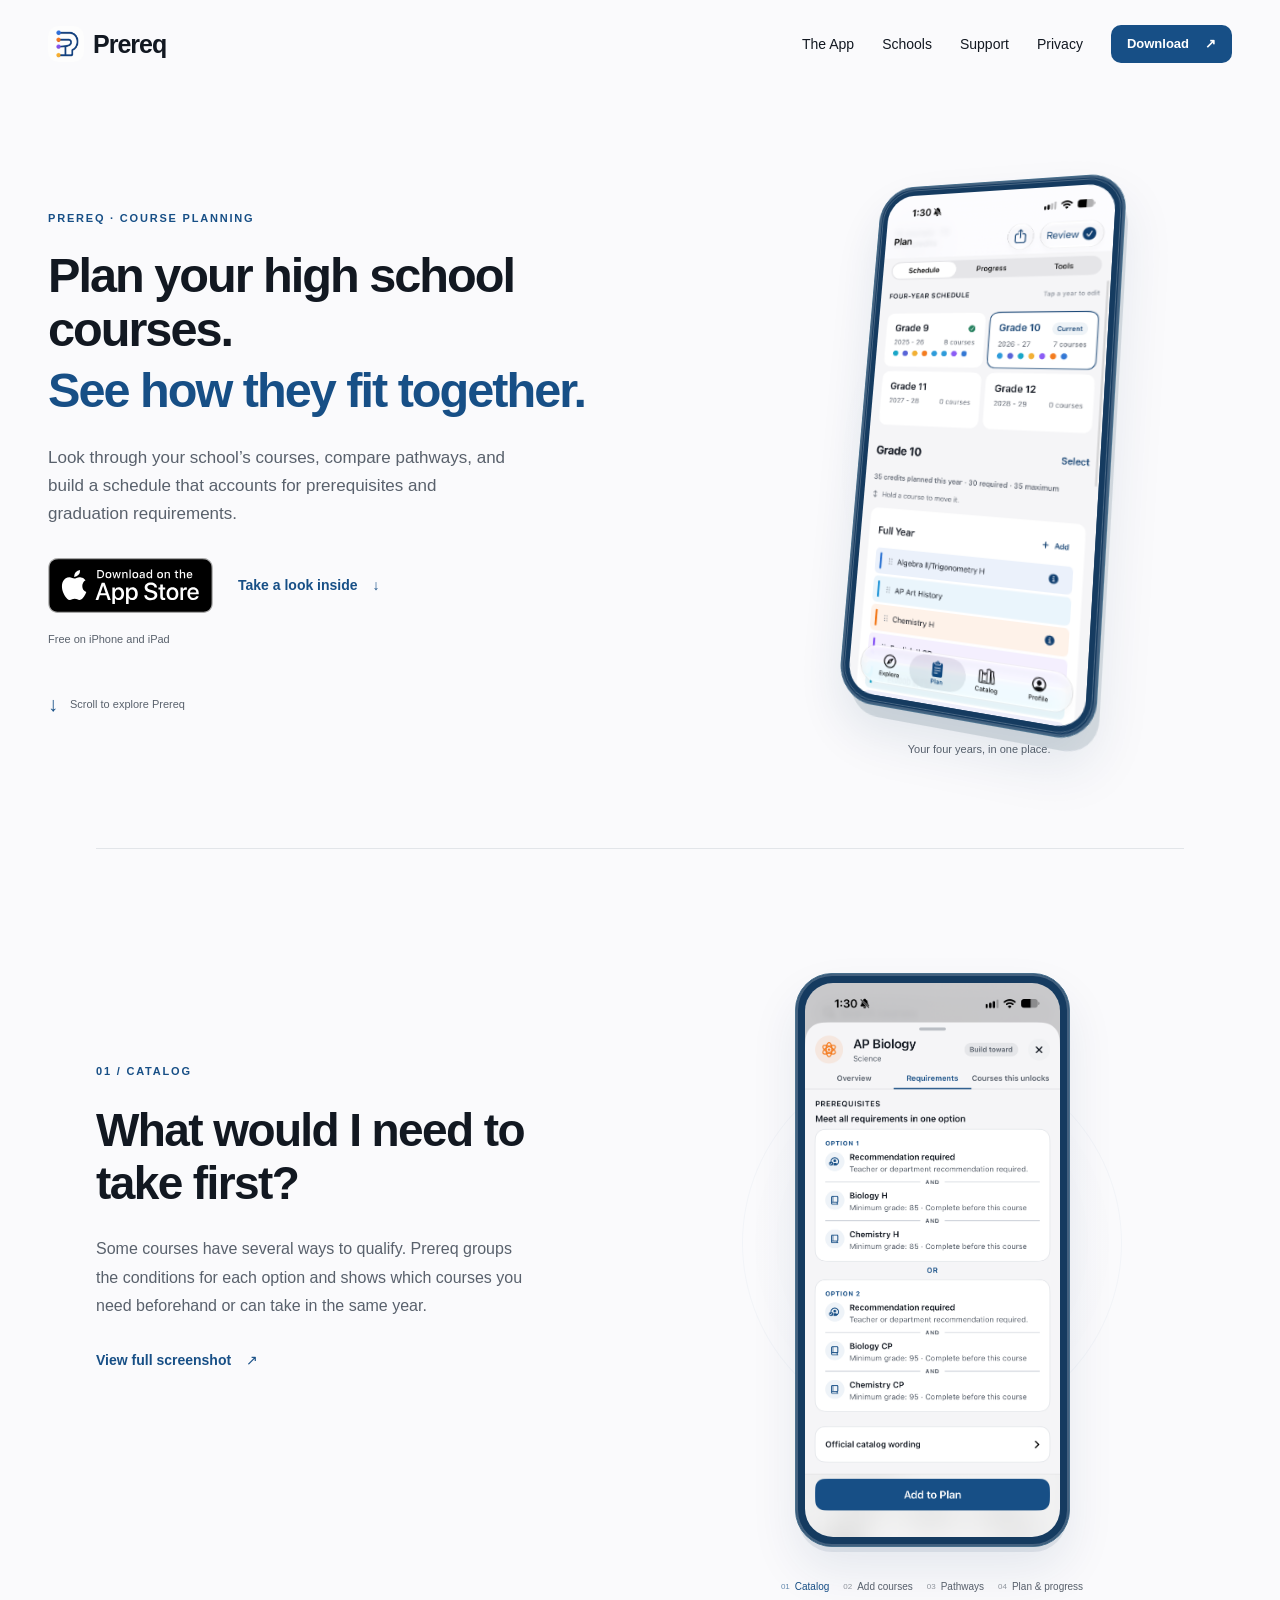
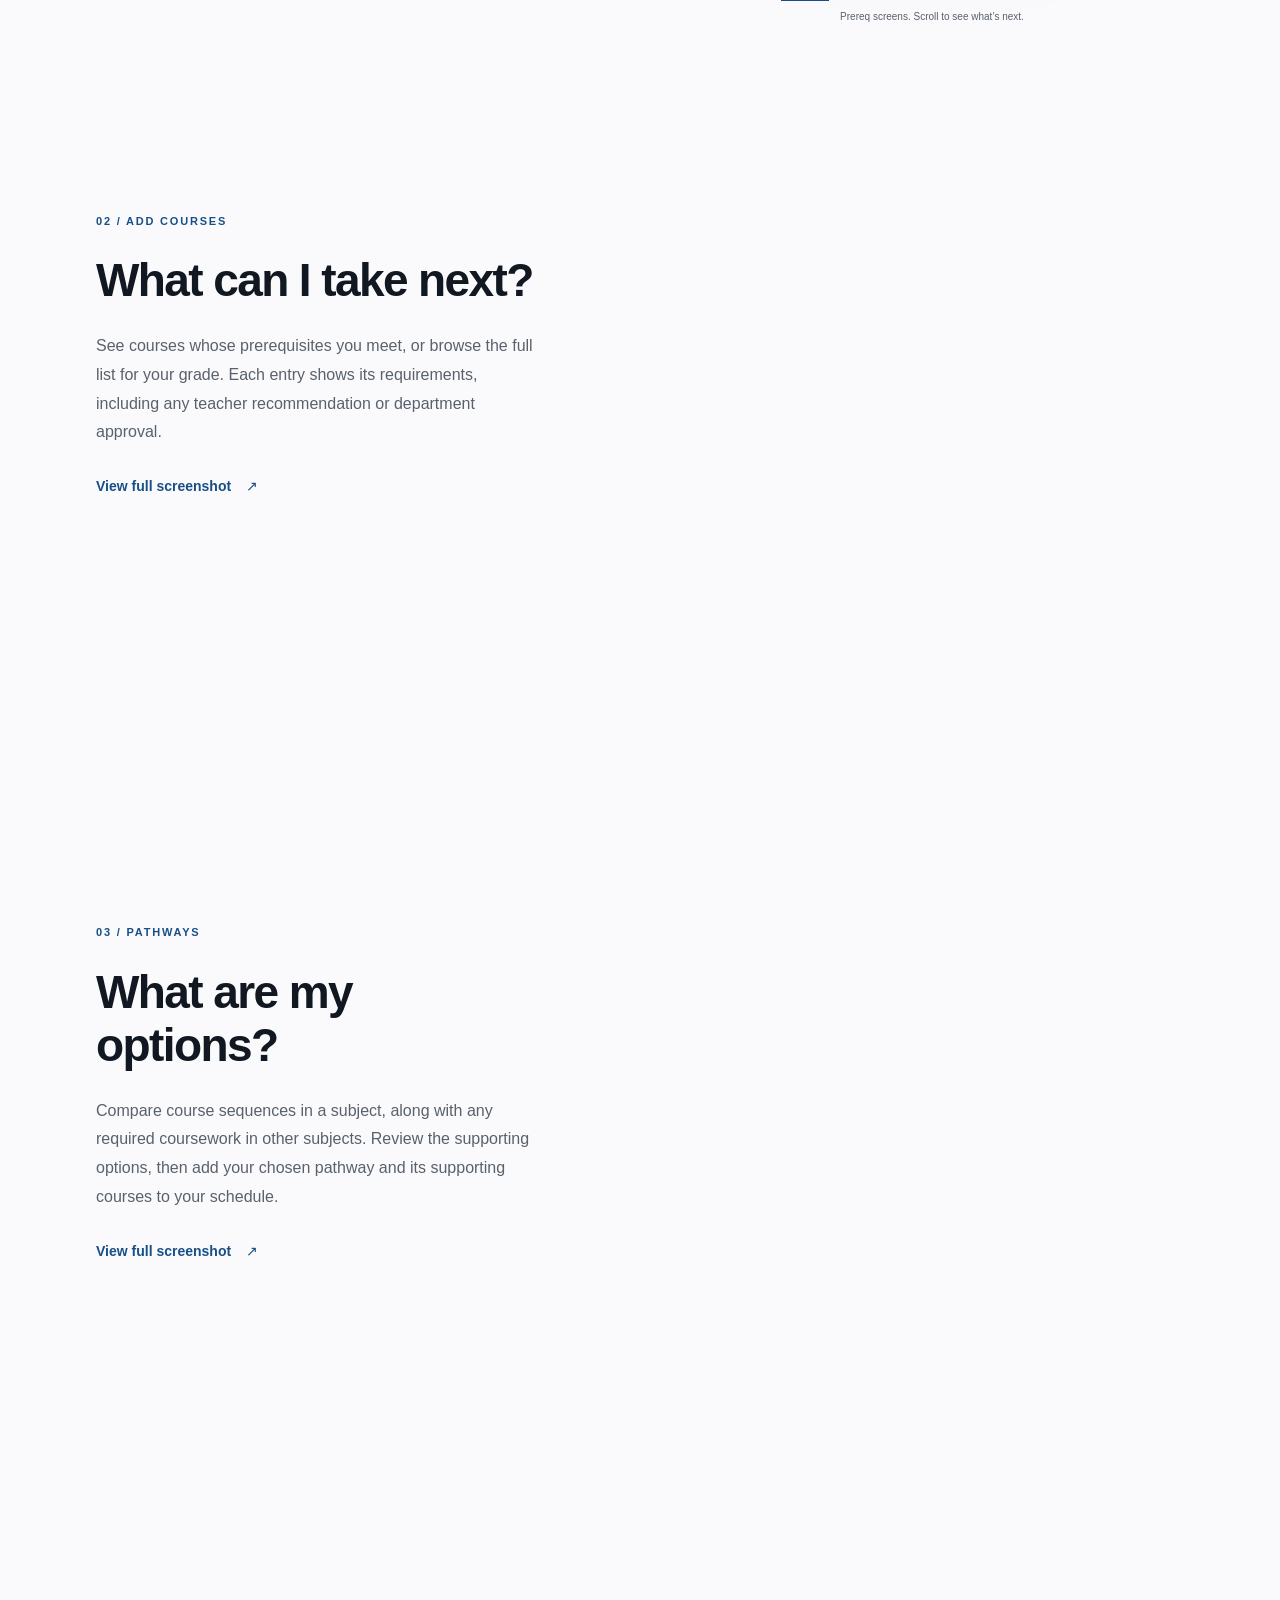
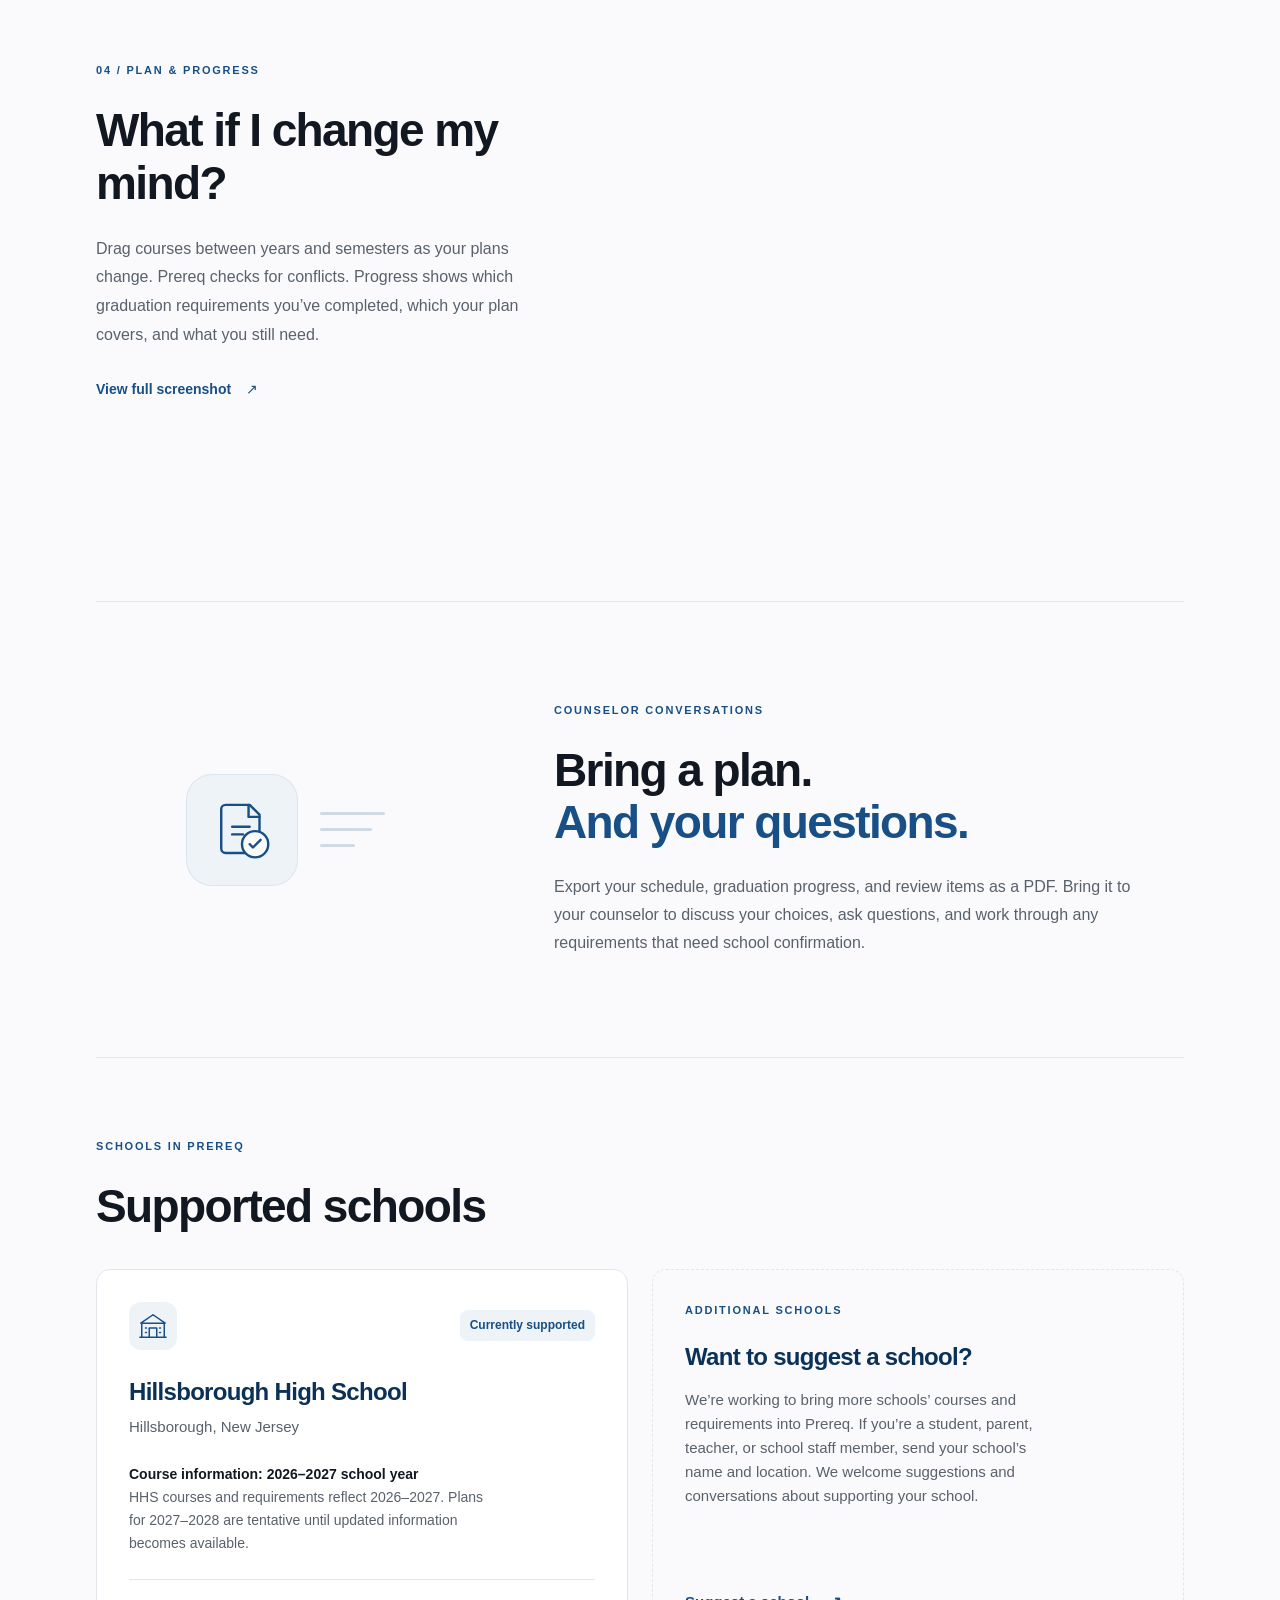
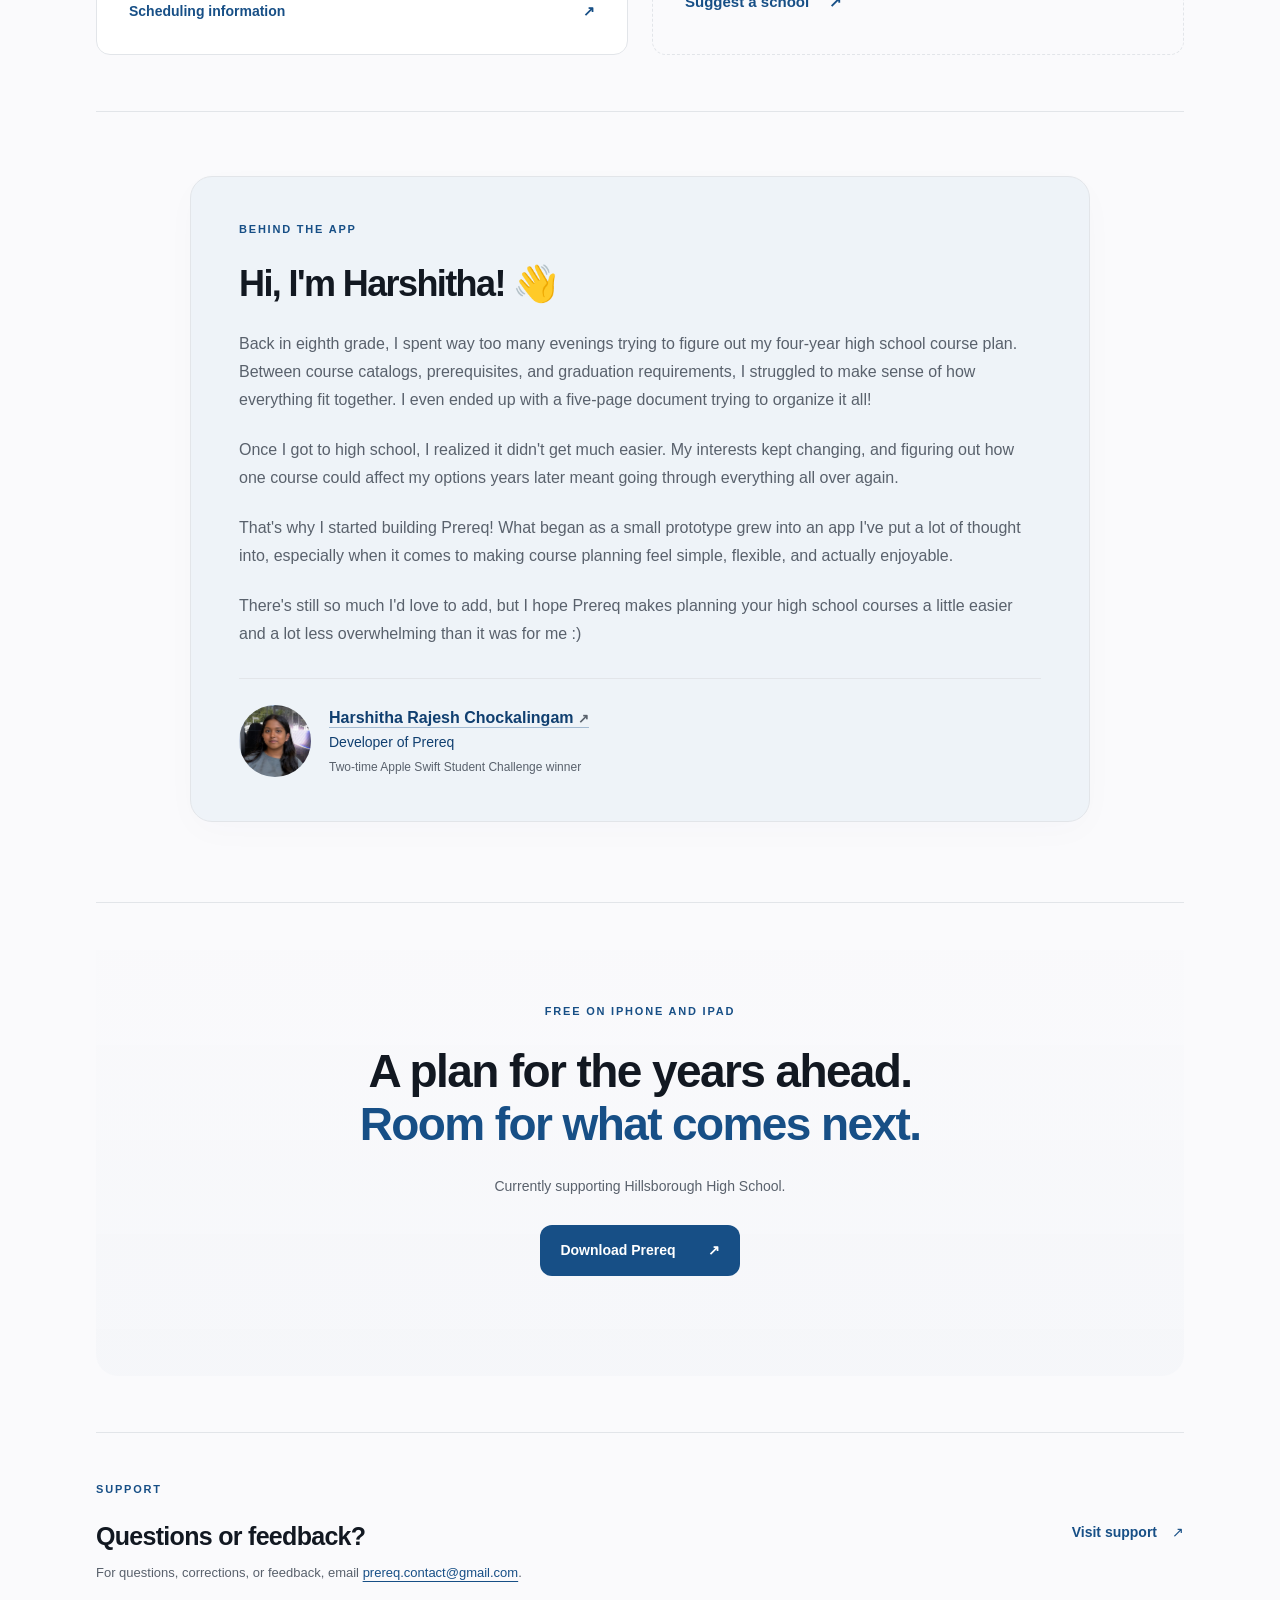
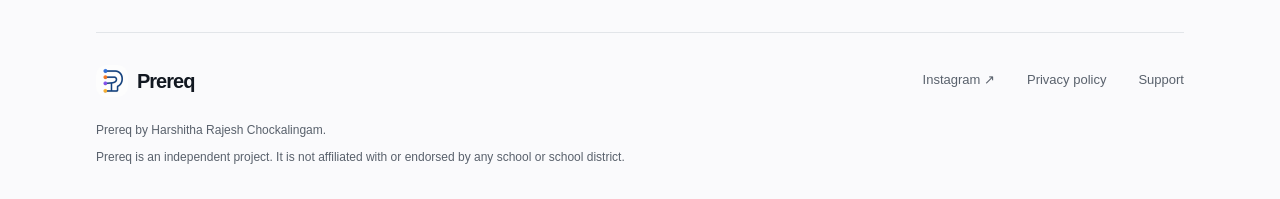
==== commit 52467f5e: "Shorten HHS catalog-year note" ====
--- a/index.html
+++ b/index.html
@@ -1,7 +1,7 @@
 <!doctype html><html lang="en"><head><meta charset="utf-8"><meta name="viewport" content="width=device-width, initial-scale=1"><meta name="description" content="Explore high school courses, compare pathways, and build a four-year schedule with prerequisite checks and graduation tracking."><meta name="theme-color" content="#FAFAFC"><title>Prereq | High school course planning</title><link rel="icon" href="/icon.png"><link rel="stylesheet" href="/style.css?v=12"><link rel="stylesheet" href="/home.css?v=10"><link rel="stylesheet" href="/editorial.css?v=11"><script src="/editorial.js?v=11" defer></script></head><body class="homepage editorial-preview"><a class="skip" href="#main">Skip to content</a><div class="site-shell"><header><a class="brand" href="/"><img src="/icon.png" alt="" width="36" height="36">Prereq</a><nav aria-label="Main navigation"><a href="#the-app">The App</a><a href="#schools">Schools</a><a href="/support/">Support</a><a href="/privacy/">Privacy</a></nav><a class="header-download" href="https://apps.apple.com/app/id6805368096">Download <span aria-hidden="true">↗</span></a></header><main id="main"><section class="hero scroll-hero" aria-labelledby="hero-title"><div class="hero-content"><p class="eyebrow">Prereq · Course planning</p><h1 id="hero-title">Plan your high school courses.<br><span>See how they fit together.</span></h1><p class="hero-lead">Look through your school’s courses, compare pathways, and build a schedule that accounts for prerequisites and graduation requirements.</p><div class="hero-actions"><a class="app-store-badge" href="https://apps.apple.com/app/id6805368096"><img src="/images/download-on-app-store.svg" alt="Download on the App Store" width="165" height="55"></a><a class="text-link" href="#the-app">Take a look inside <span aria-hidden="true">↓</span></a></div><p class="availability">Free on iPhone and iPad</p><p class="scroll-cue"><span aria-hidden="true">↓</span> Scroll to explore Prereq</p></div><div class="hero-device-scene"><div class="device-halo" aria-hidden="true"></div><a class="device-frame hero-device" href="/screenshots/four-year-plan.png" target="_blank" rel="noopener" aria-label="View the full four-year plan screenshot"><div class="device-edge" aria-hidden="true"></div><img src="/screenshots/four-year-plan.png" width="1206" height="2622" alt="Prereq's four-year schedule and Grade 10 course plan"></a><p class="device-caption">Your four years, in one place.</p></div></section><div id="the-app" class="content-wrap"><section class="scroll-showcase" aria-label="Explore Prereq as you scroll"><div class="scroll-steps"><article class="scroll-step" id="app-step-0" data-step="0"><div class="step-copy"><p class="eyebrow">01 / Catalog</p><h2>What would I need to take first?</h2><p>Some courses have several ways to qualify. Prereq groups the conditions for each option and shows which courses you need beforehand or can take in the same year.</p><a class="text-link" href="/screenshots/requirements.png" target="_blank" rel="noopener">View full screenshot <span aria-hidden="true">↗</span></a></div><a class="mobile-device device-frame" href="/screenshots/requirements.png" target="_blank" rel="noopener" aria-label="View full Catalog screenshot"><img src="/screenshots/requirements.png" alt="AP Biology requirements showing alternative prerequisite options, minimum grades, and teacher recommendations." width="1206" height="2622" loading="lazy"></a></article><article class="scroll-step" id="app-step-1" data-step="1"><div class="step-copy"><p class="eyebrow">02 / Add courses</p><h2>What can I take next?</h2><p>See courses whose prerequisites you meet, or browse the full list for your grade. Each entry shows its requirements, including any teacher recommendation or department approval.</p><a class="text-link" href="/screenshots/add-course.png" target="_blank" rel="noopener">View full screenshot <span aria-hidden="true">↗</span></a></div><a class="mobile-device device-frame" href="/screenshots/add-course.png" target="_blank" rel="noopener" aria-label="View full Add courses screenshot"><img src="/screenshots/add-course.png" alt="Add Course screen with Prereqs met and Grade 10 courses filters, subject selection, and course results." width="1206" height="2622" loading="lazy"></a></article><article class="scroll-step" id="app-step-2" data-step="2"><div class="step-copy"><p class="eyebrow">03 / Pathways</p><h2>What are my options?</h2><p>Compare course sequences in a subject, along with any required coursework in other subjects. Review the supporting options, then add your chosen pathway and its supporting courses to your schedule.</p><a class="text-link" href="/screenshots/pathways.png" target="_blank" rel="noopener">View full screenshot <span aria-hidden="true">↗</span></a></div><a class="mobile-device device-frame" href="/screenshots/pathways.png" target="_blank" rel="noopener" aria-label="View full Pathways screenshot"><img src="/screenshots/pathways.png" alt="Science pathway across grades 10 to 12, with course notes, supporting options, and a control for comparing eleven paths." width="1206" height="2622" loading="lazy"></a></article><article class="scroll-step" id="app-step-3" data-step="3"><div class="step-copy"><p class="eyebrow">04 / Plan & progress</p><h2>What if I change my mind?</h2><p>Drag courses between years and semesters as your plans change. Prereq checks for conflicts. Progress shows which graduation requirements you’ve completed, which your plan covers, and what you still need.</p><a class="text-link" href="/screenshots/four-year-plan.png" target="_blank" rel="noopener">View full screenshot <span aria-hidden="true">↗</span></a></div><a class="mobile-device device-frame" href="/screenshots/four-year-plan.png" target="_blank" rel="noopener" aria-label="View full Plan & progress screenshot"><img src="/screenshots/four-year-plan.png" alt="Four-year schedule with grade cards and a Grade 10 plan showing annual credits and planned courses." width="1206" height="2622" loading="lazy"></a></article></div><div class="sticky-device-stage"><div class="sticky-inner"><div class="stage-wash" aria-hidden="true"></div><div class="device-frame story-device"><img class="device-screen is-active" data-screen="0" src="/screenshots/requirements.png" alt="AP Biology requirements showing alternative prerequisite options, minimum grades, and teacher recommendations." width="1206" height="2622"><img class="device-screen" data-screen="1" src="/screenshots/add-course.png" alt="Add Course screen with Prereqs met and Grade 10 courses filters, subject selection, and course results." width="1206" height="2622"><img class="device-screen" data-screen="2" src="/screenshots/pathways.png" alt="Science pathway across grades 10 to 12, with course notes, supporting options, and a control for comparing eleven paths." width="1206" height="2622"><img class="device-screen" data-screen="3" src="/screenshots/four-year-plan.png" alt="Four-year schedule with grade cards and a Grade 10 plan showing annual credits and planned courses." width="1206" height="2622"></div><nav class="screen-navigation" aria-label="App feature sections"><a href="#app-step-0" data-step-link="0" aria-label="Jump to Catalog" aria-current="step"><span>01</span>Catalog</a><a href="#app-step-1" data-step-link="1" aria-label="Jump to Add courses"><span>02</span>Add courses</a><a href="#app-step-2" data-step-link="2" aria-label="Jump to Pathways"><span>03</span>Pathways</a><a href="#app-step-3" data-step-link="3" aria-label="Jump to Plan & progress"><span>04</span>Plan & progress</a></nav><p class="screen-caption">Prereq screens. Scroll to see what’s next.</p></div></div></section><section class="counselor-feature section-space" aria-labelledby="counselor-title"><div class="counselor-visual" aria-hidden="true"><div class="counselor-icon"><svg viewBox="0 0 64 64" fill="none" stroke="currentColor" stroke-width="2.2" stroke-linecap="round" stroke-linejoin="round"><path d="M17 9h22l9 9v35H17a4 4 0 0 1-4-4V13a4 4 0 0 1 4-4Z"/><path d="M38 9v11h10M23 29h16M23 36h10"/><circle cx="44" cy="45" r="12" fill="#fafafc"/><path d="m39 45 3 3 7-7"/></svg></div><div class="review-lines"><span></span><span></span><span></span></div></div><div><p class="eyebrow">Counselor conversations</p><h2 id="counselor-title">Bring a plan.<br><em>And your questions.</em></h2><p>Export your schedule, graduation progress, and review items as a PDF. Bring it to your counselor to discuss your choices, ask questions, and work through any requirements that need school confirmation.</p></div></section><section id="schools" class="schools-section" aria-labelledby="schools-title">
 <div class="schools-heading"><div><p class="eyebrow">Schools in Prereq</p><h2 id="schools-title">Supported schools</h2></div></div>
 <div class="schools-grid">
-<article class="school-card"><div class="school-card-top"><span class="school-symbol" aria-hidden="true"><svg viewBox="0 0 32 32" fill="none" stroke="currentColor" stroke-width="1.6" stroke-linecap="round" stroke-linejoin="round"><path d="M4 28V13h24v15M3 13l13-9 13 9M12 28V18h8v10M8 18h1m14 0h1M8 23h1m14 0h1M2 28h28"/></svg></span><span class="school-status">Currently supported</span></div><h3>Hillsborough High School</h3><p class="school-location">Hillsborough, New Jersey</p><p class="school-catalog-note"><strong>Course information: 2026–2027 school year</strong><br>Prereq currently uses HHS’s 2026–2027 course catalog and requirements. Updated information for 2027–2028 isn’t available in Prereq yet, so treat plans for that year as tentative and confirm your choices when the new catalog becomes available.</p><a class="school-source" href="https://sites.google.com/htps.us/programofstudies/home" target="_blank" rel="noopener" aria-label="Hillsborough High School scheduling information (opens in a new tab)">Scheduling information <span aria-hidden="true">↗</span></a></article>
+<article class="school-card"><div class="school-card-top"><span class="school-symbol" aria-hidden="true"><svg viewBox="0 0 32 32" fill="none" stroke="currentColor" stroke-width="1.6" stroke-linecap="round" stroke-linejoin="round"><path d="M4 28V13h24v15M3 13l13-9 13 9M12 28V18h8v10M8 18h1m14 0h1M8 23h1m14 0h1M2 28h28"/></svg></span><span class="school-status">Currently supported</span></div><h3>Hillsborough High School</h3><p class="school-location">Hillsborough, New Jersey</p><p class="school-catalog-note"><strong>Course information: 2026–2027 school year</strong><br>HHS courses and requirements reflect 2026–2027. Plans for 2027–2028 are tentative until updated information becomes available.</p><a class="school-source" href="https://sites.google.com/htps.us/programofstudies/home" target="_blank" rel="noopener" aria-label="Hillsborough High School scheduling information (opens in a new tab)">Scheduling information <span aria-hidden="true">↗</span></a></article>
 <article class="school-request"><p class="eyebrow">Additional schools</p><h3>Want to suggest a school?</h3><p>We’re working to bring more schools’ courses and requirements into Prereq. If you’re a student, parent, teacher, or school staff member, send your school’s name and location. We welcome suggestions and conversations about supporting your school.</p><a class="school-request-link" href="mailto:prereq.contact@gmail.com?subject=School%20suggestion">Suggest a school <span aria-hidden="true">↗</span></a></article>
 </div>
 </section><div class="creator-section"><section id="behind-the-app" class="creator-note" aria-labelledby="creator-title">
